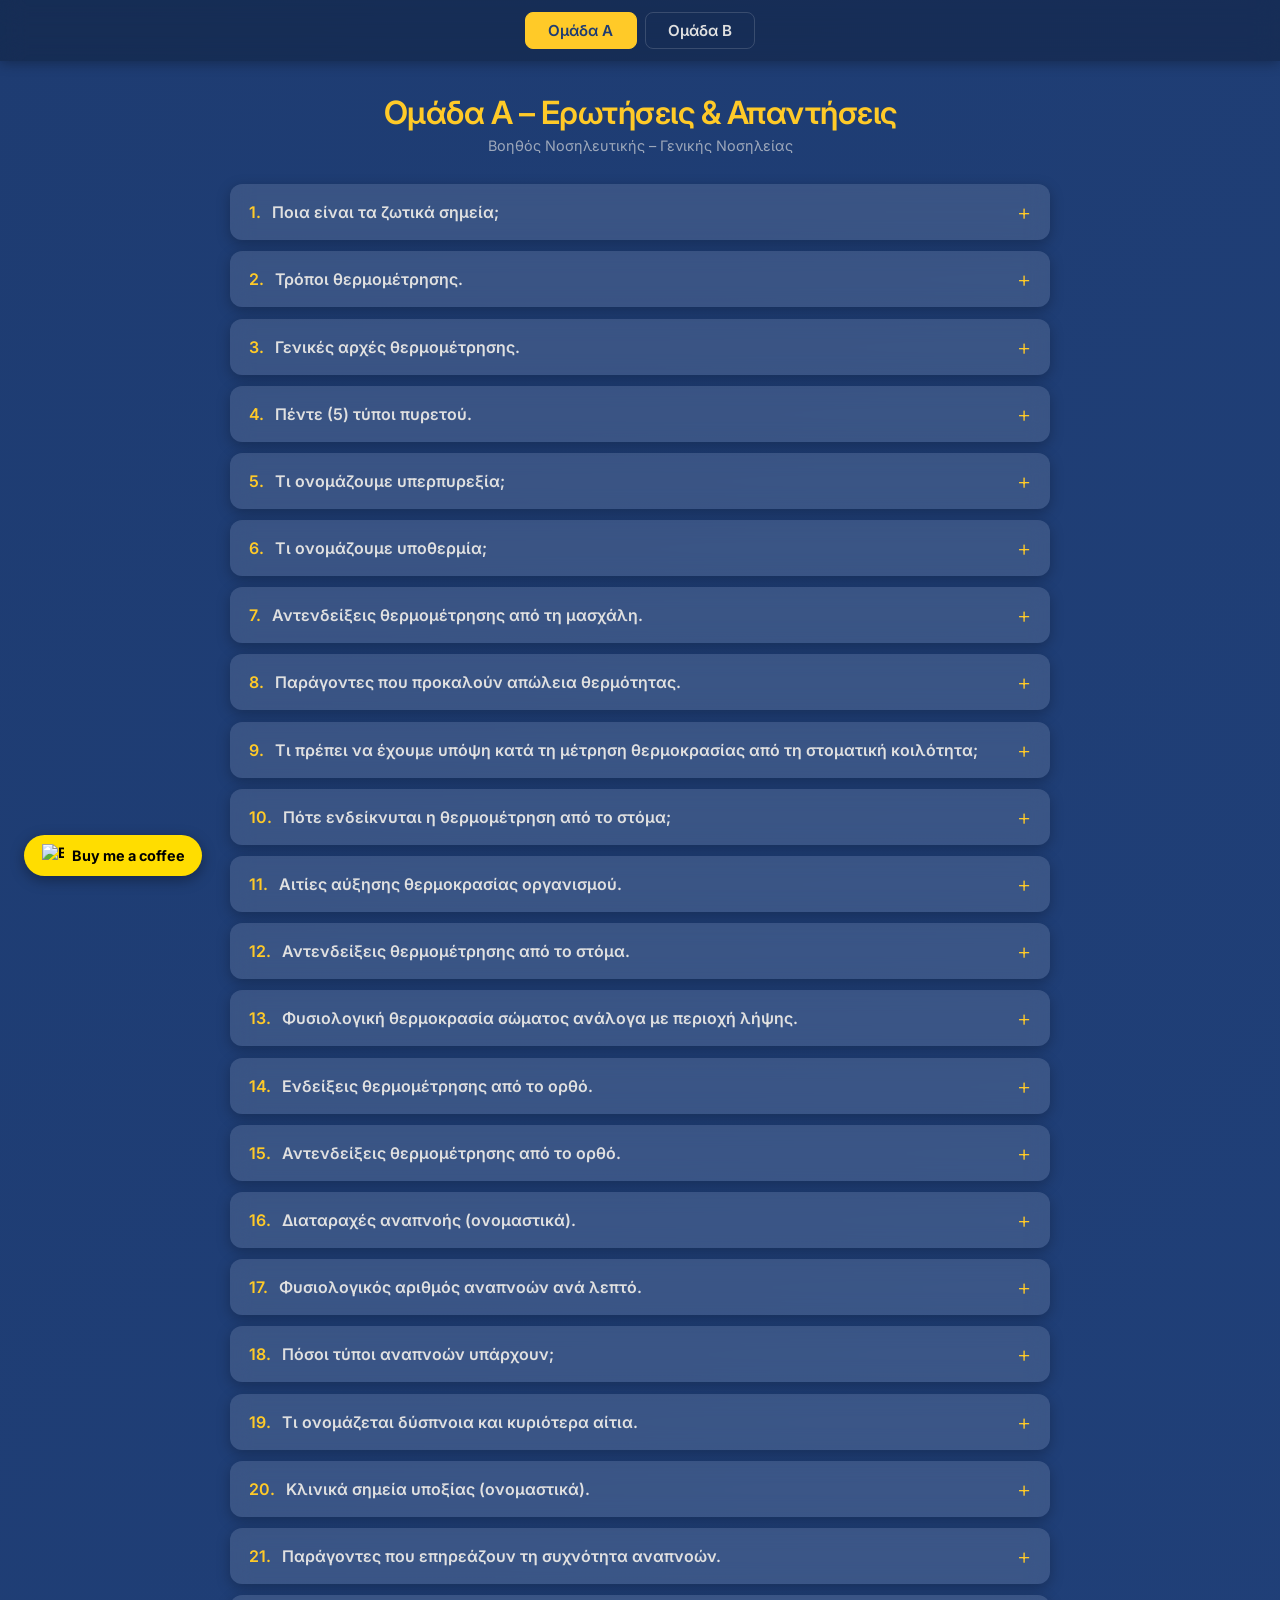
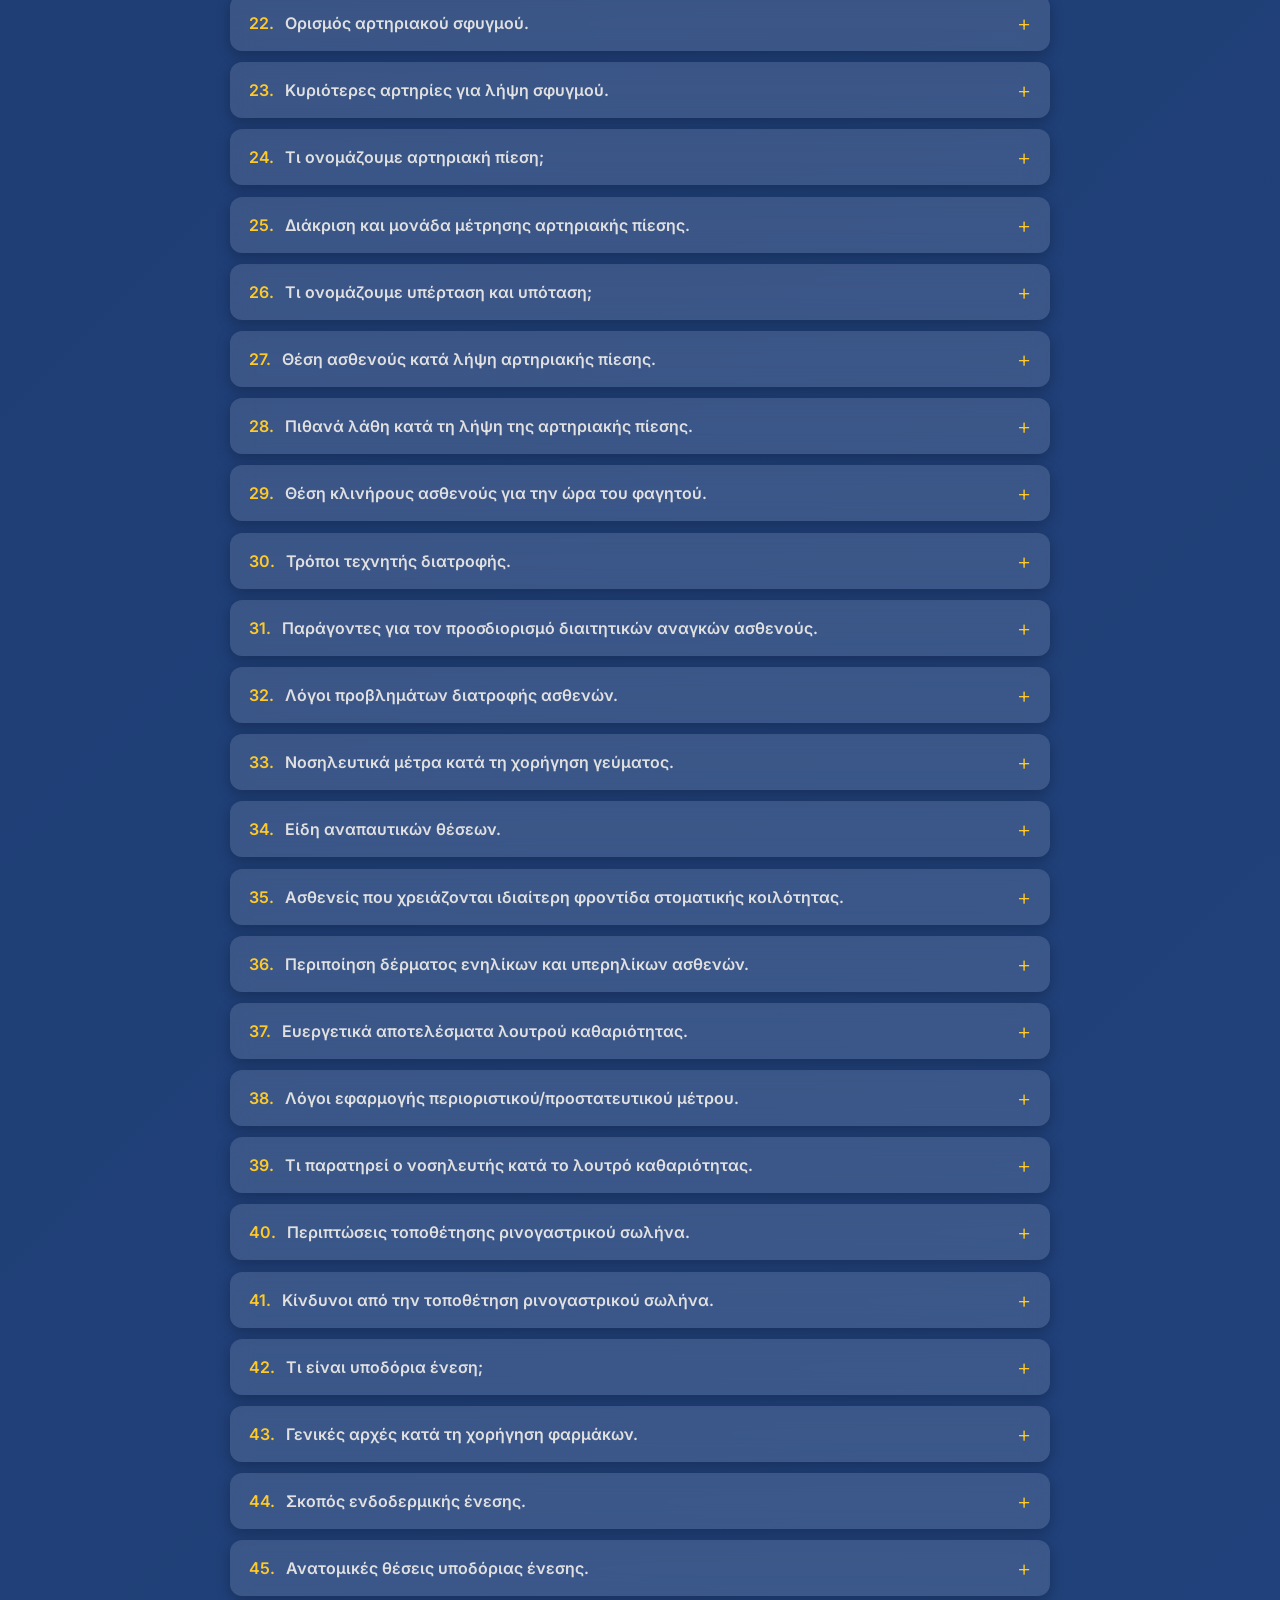
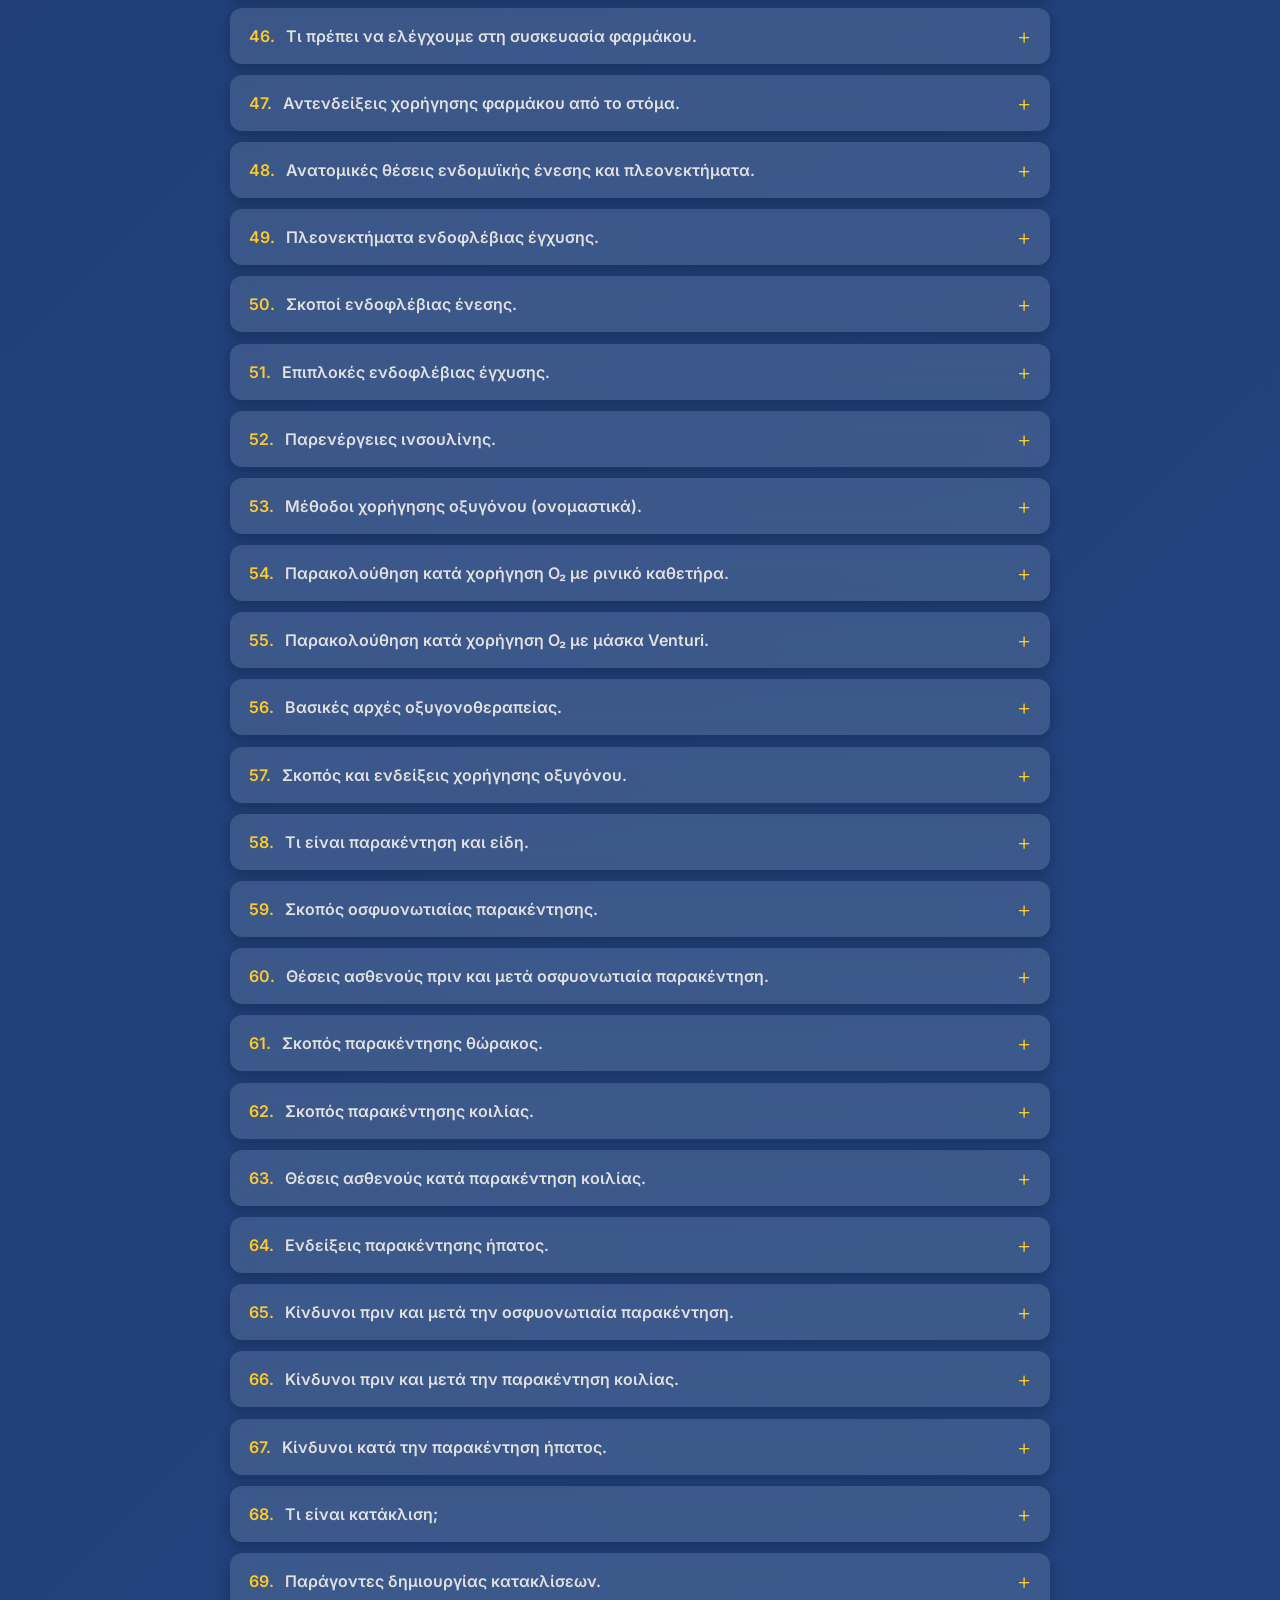
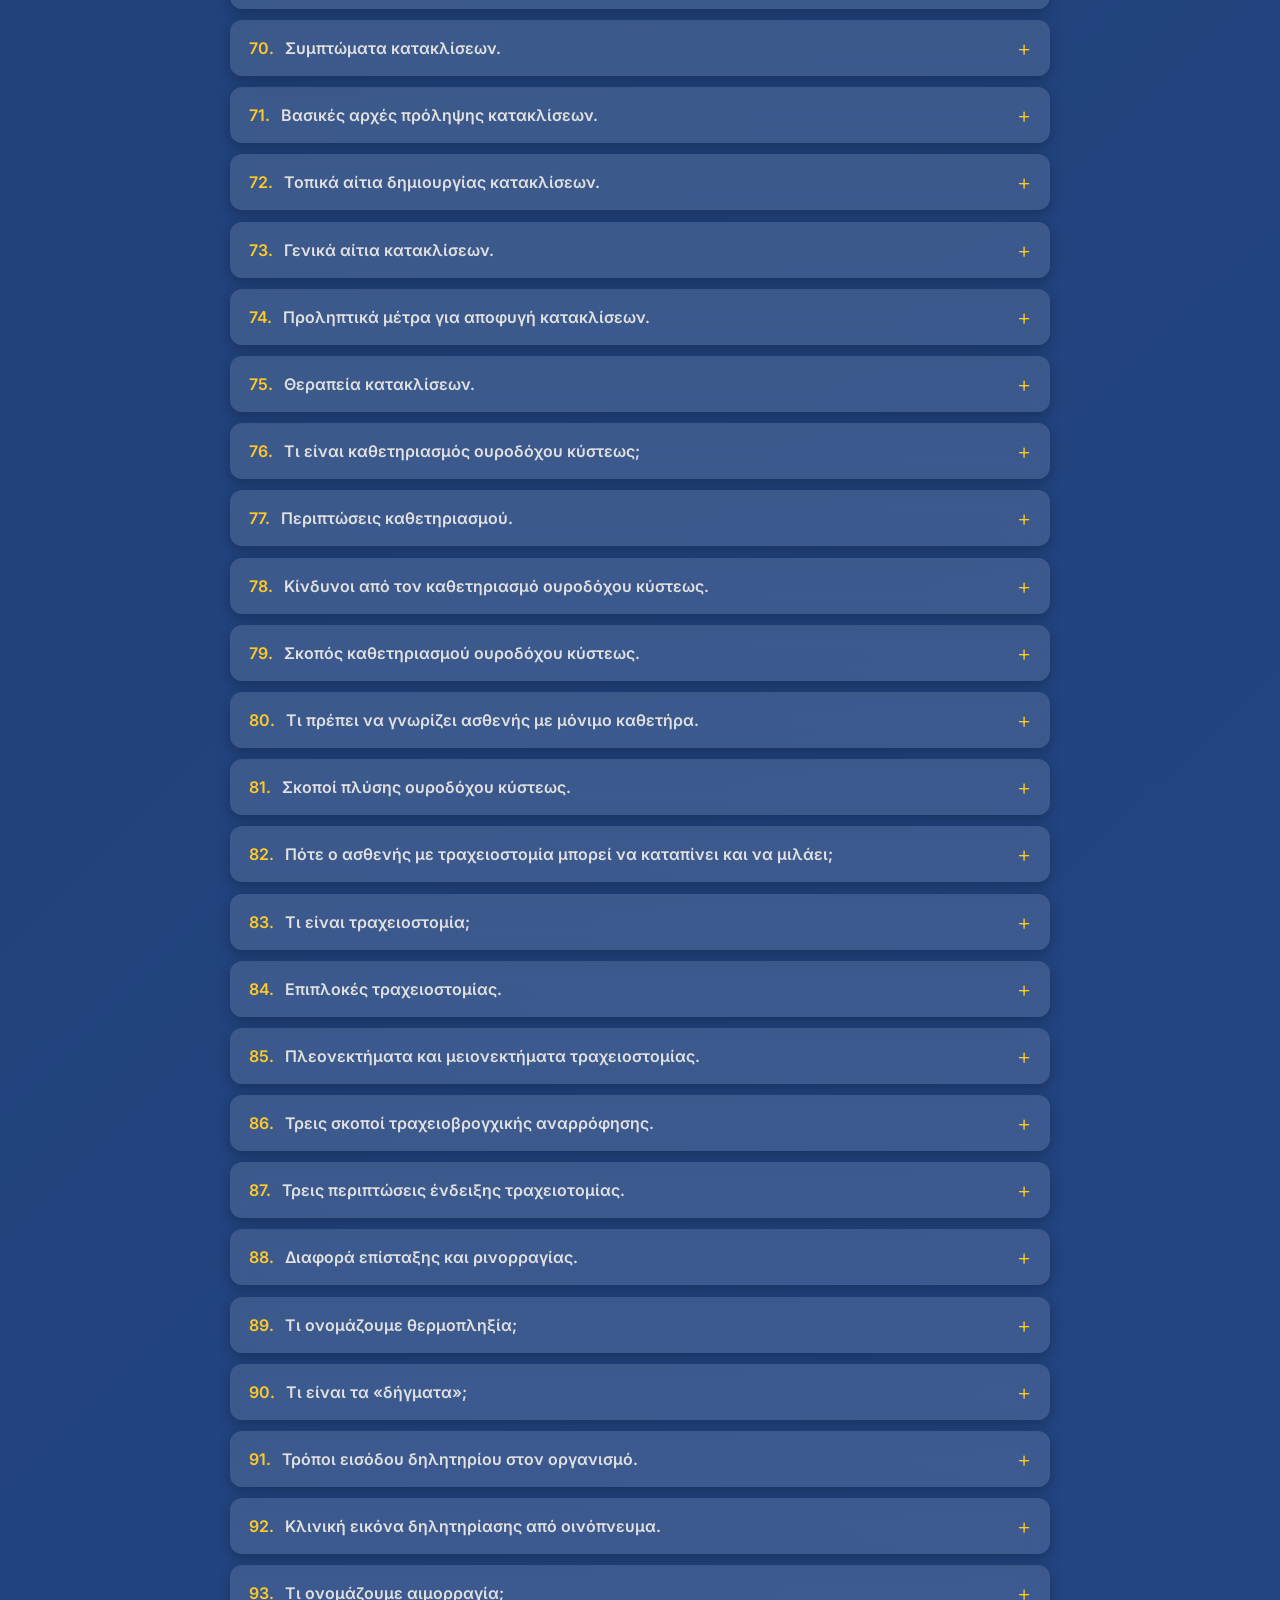
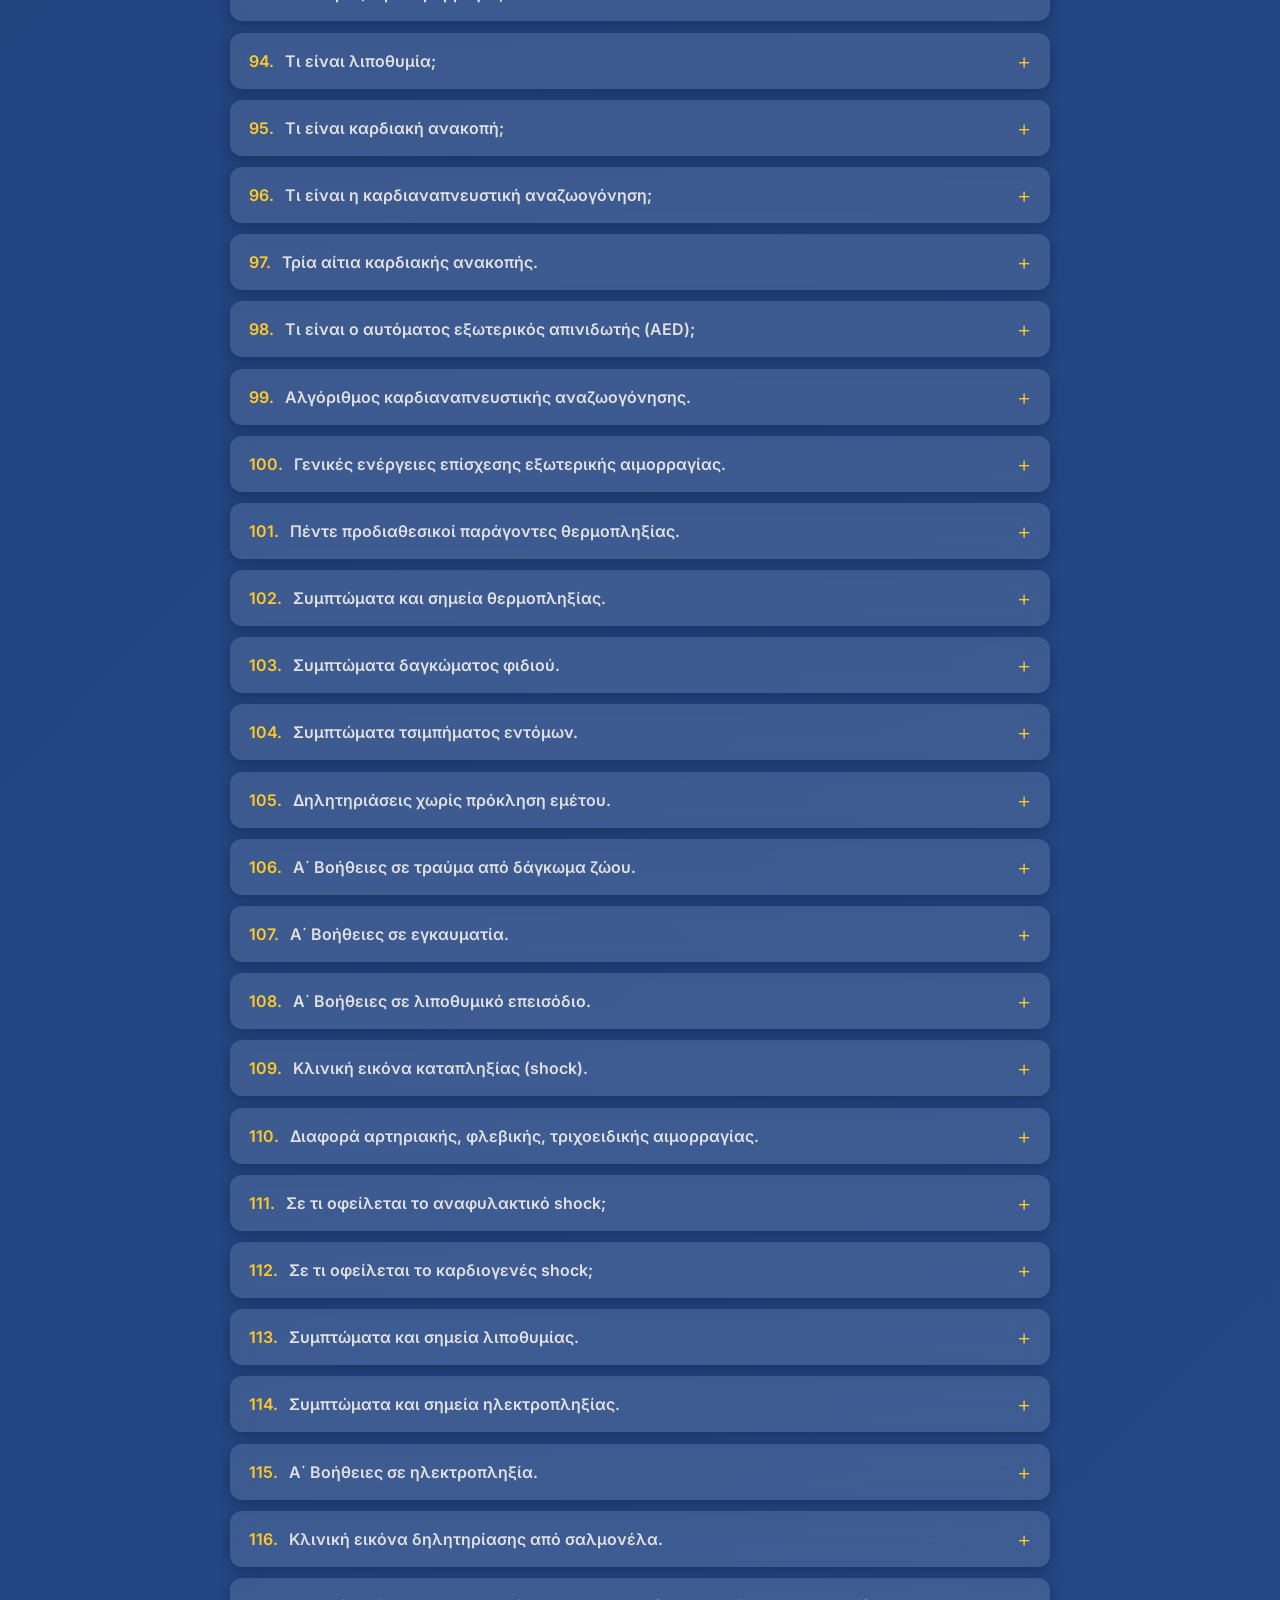
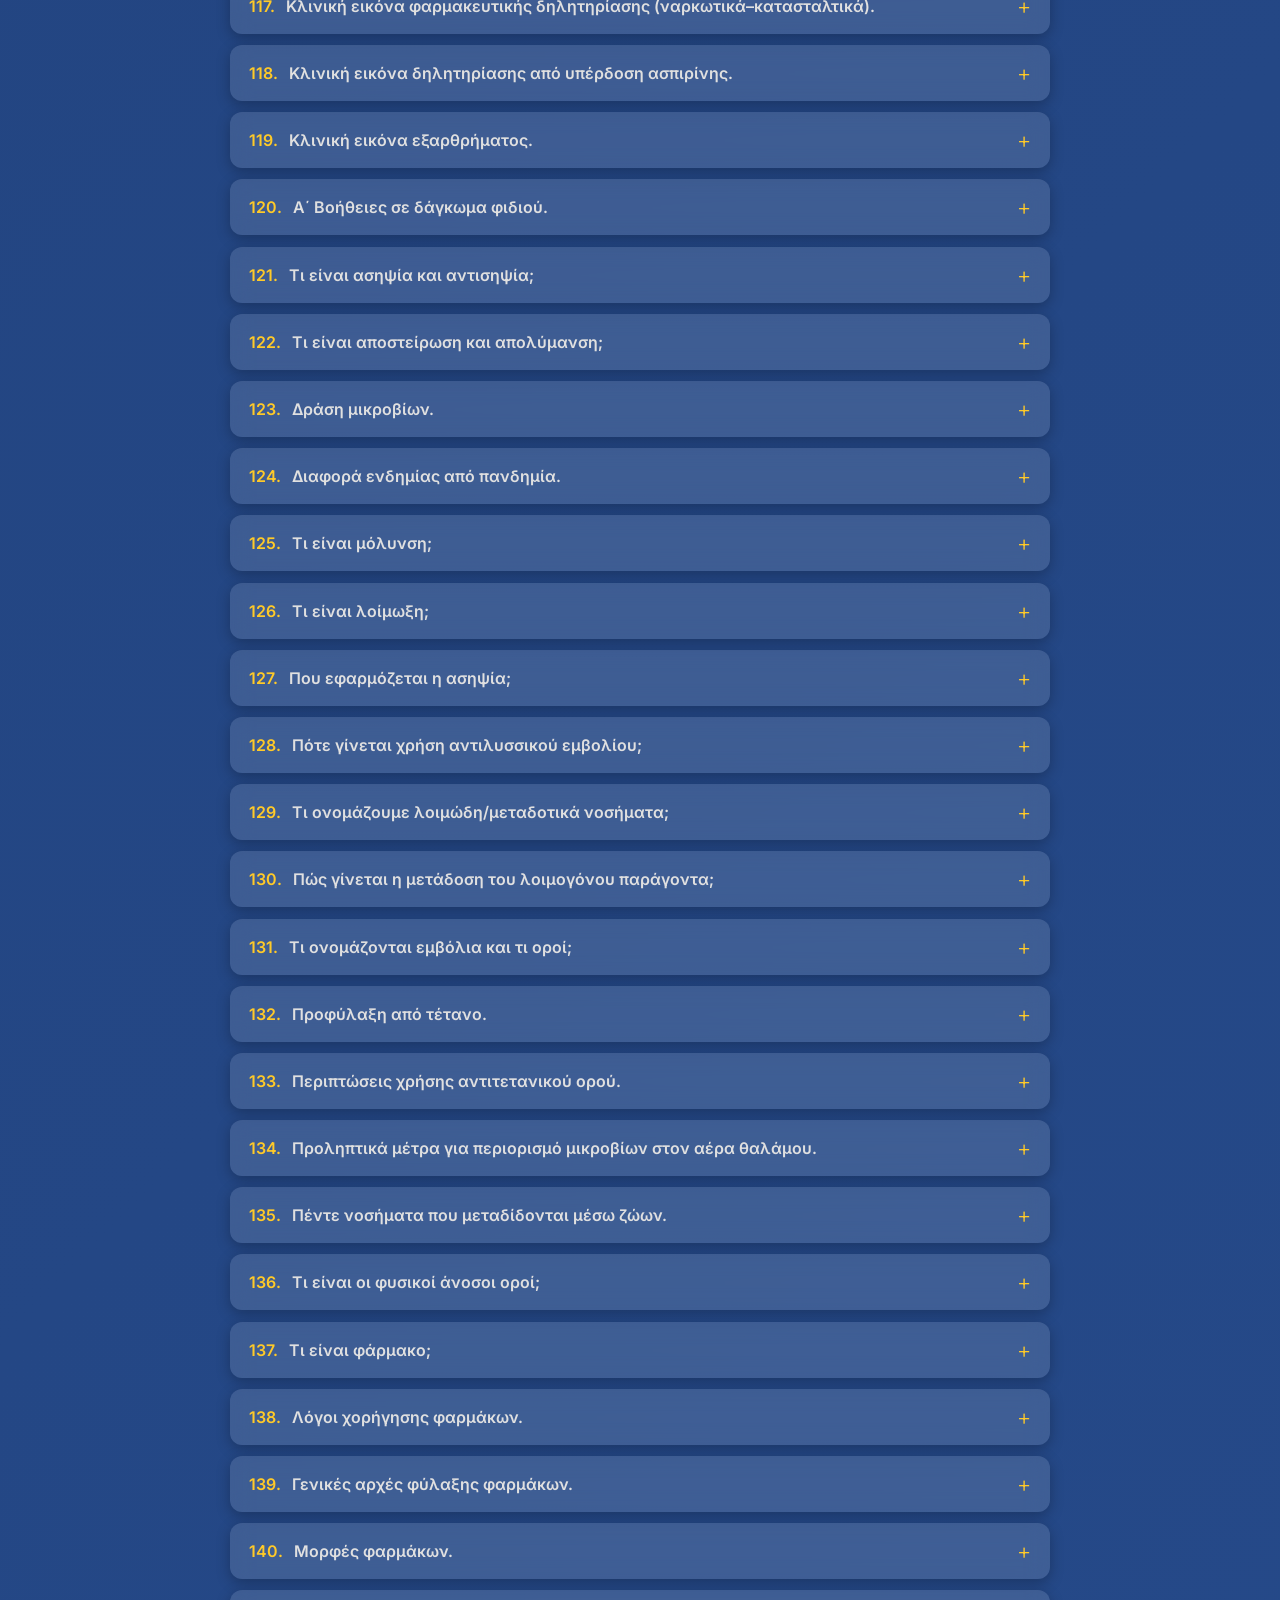
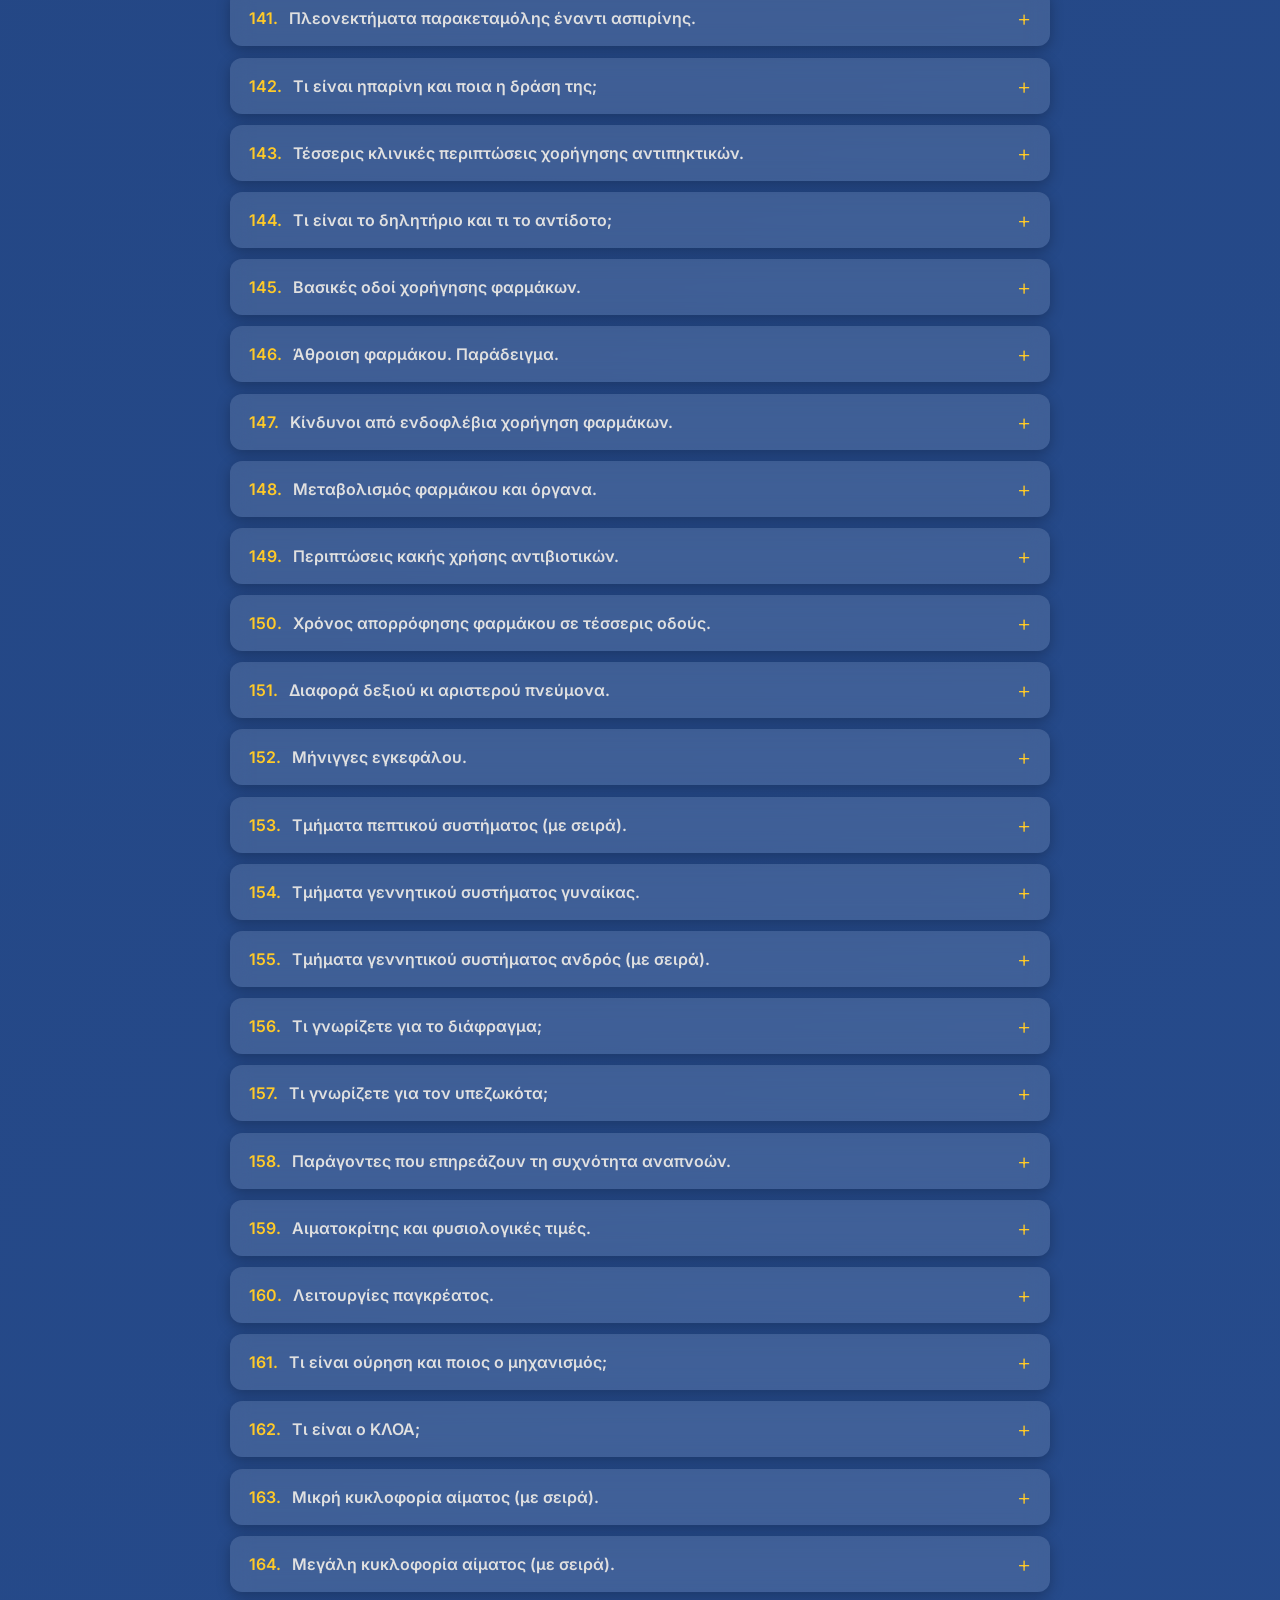
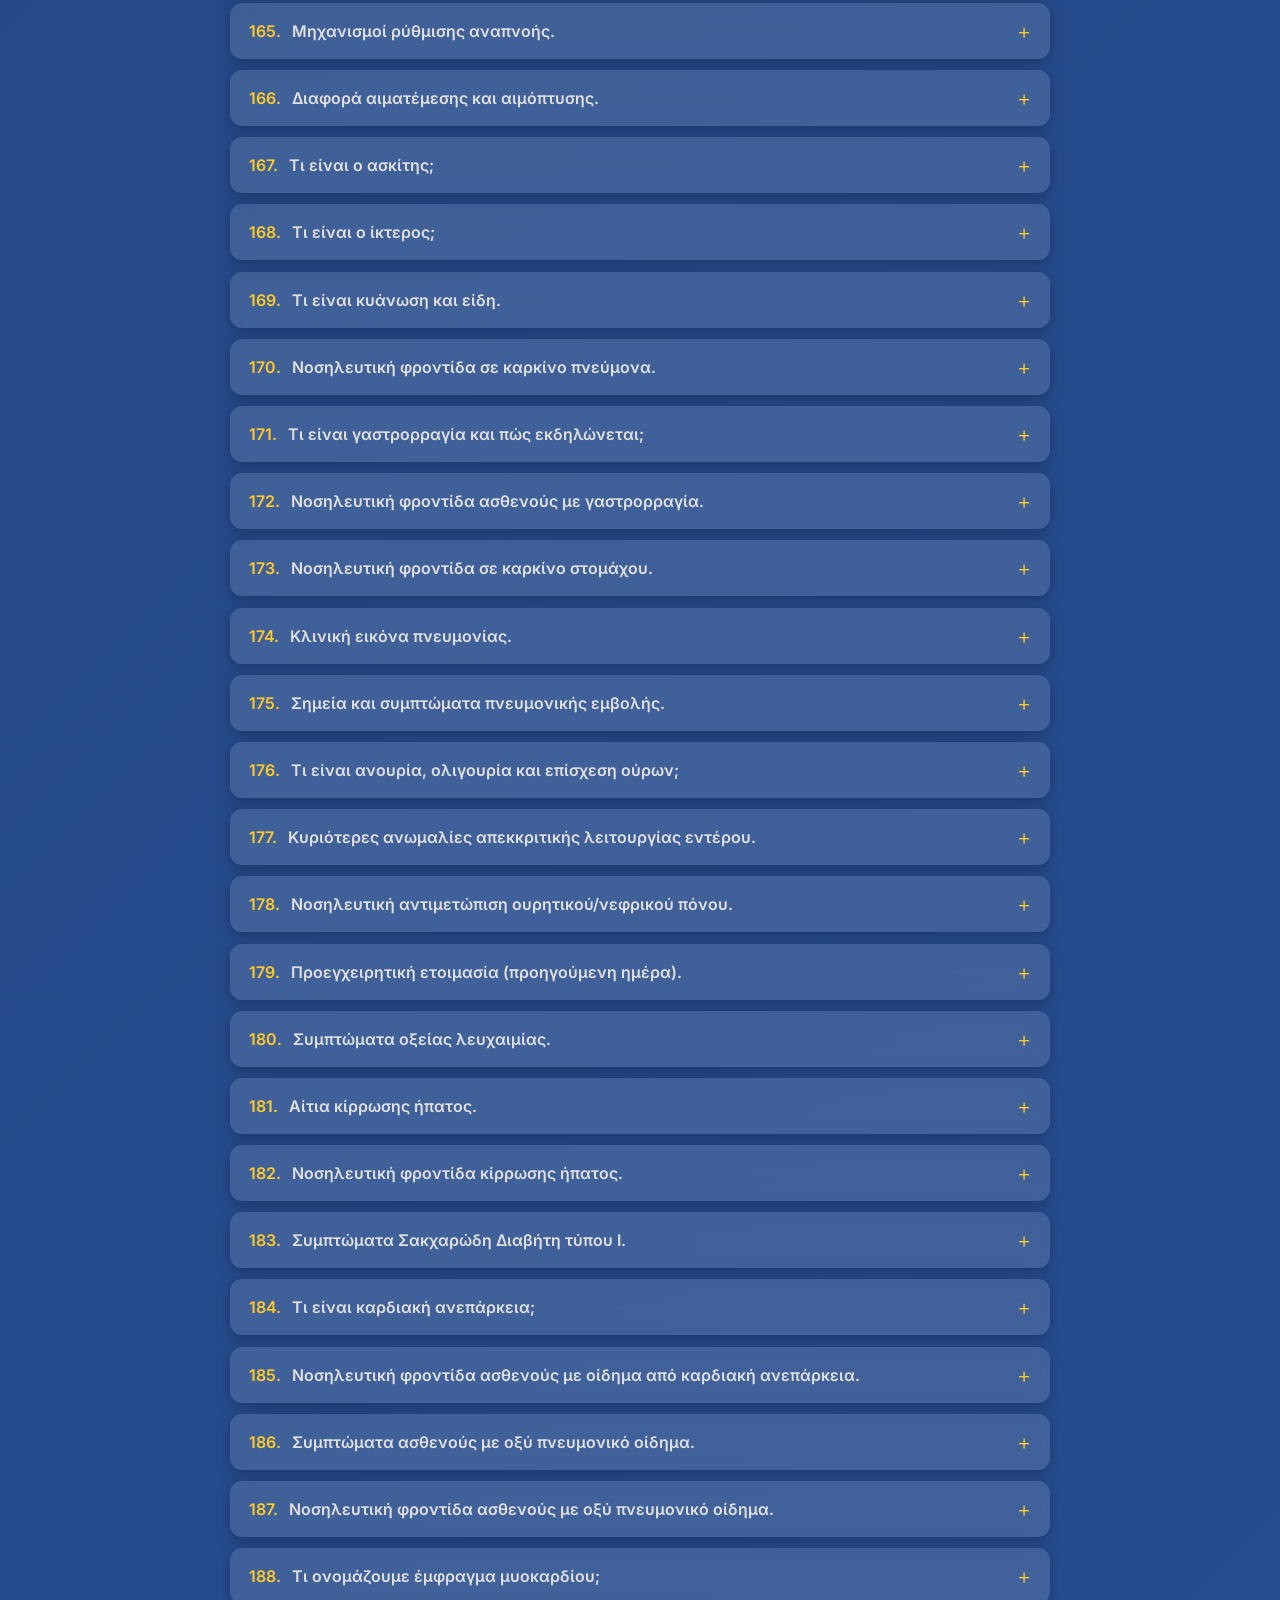
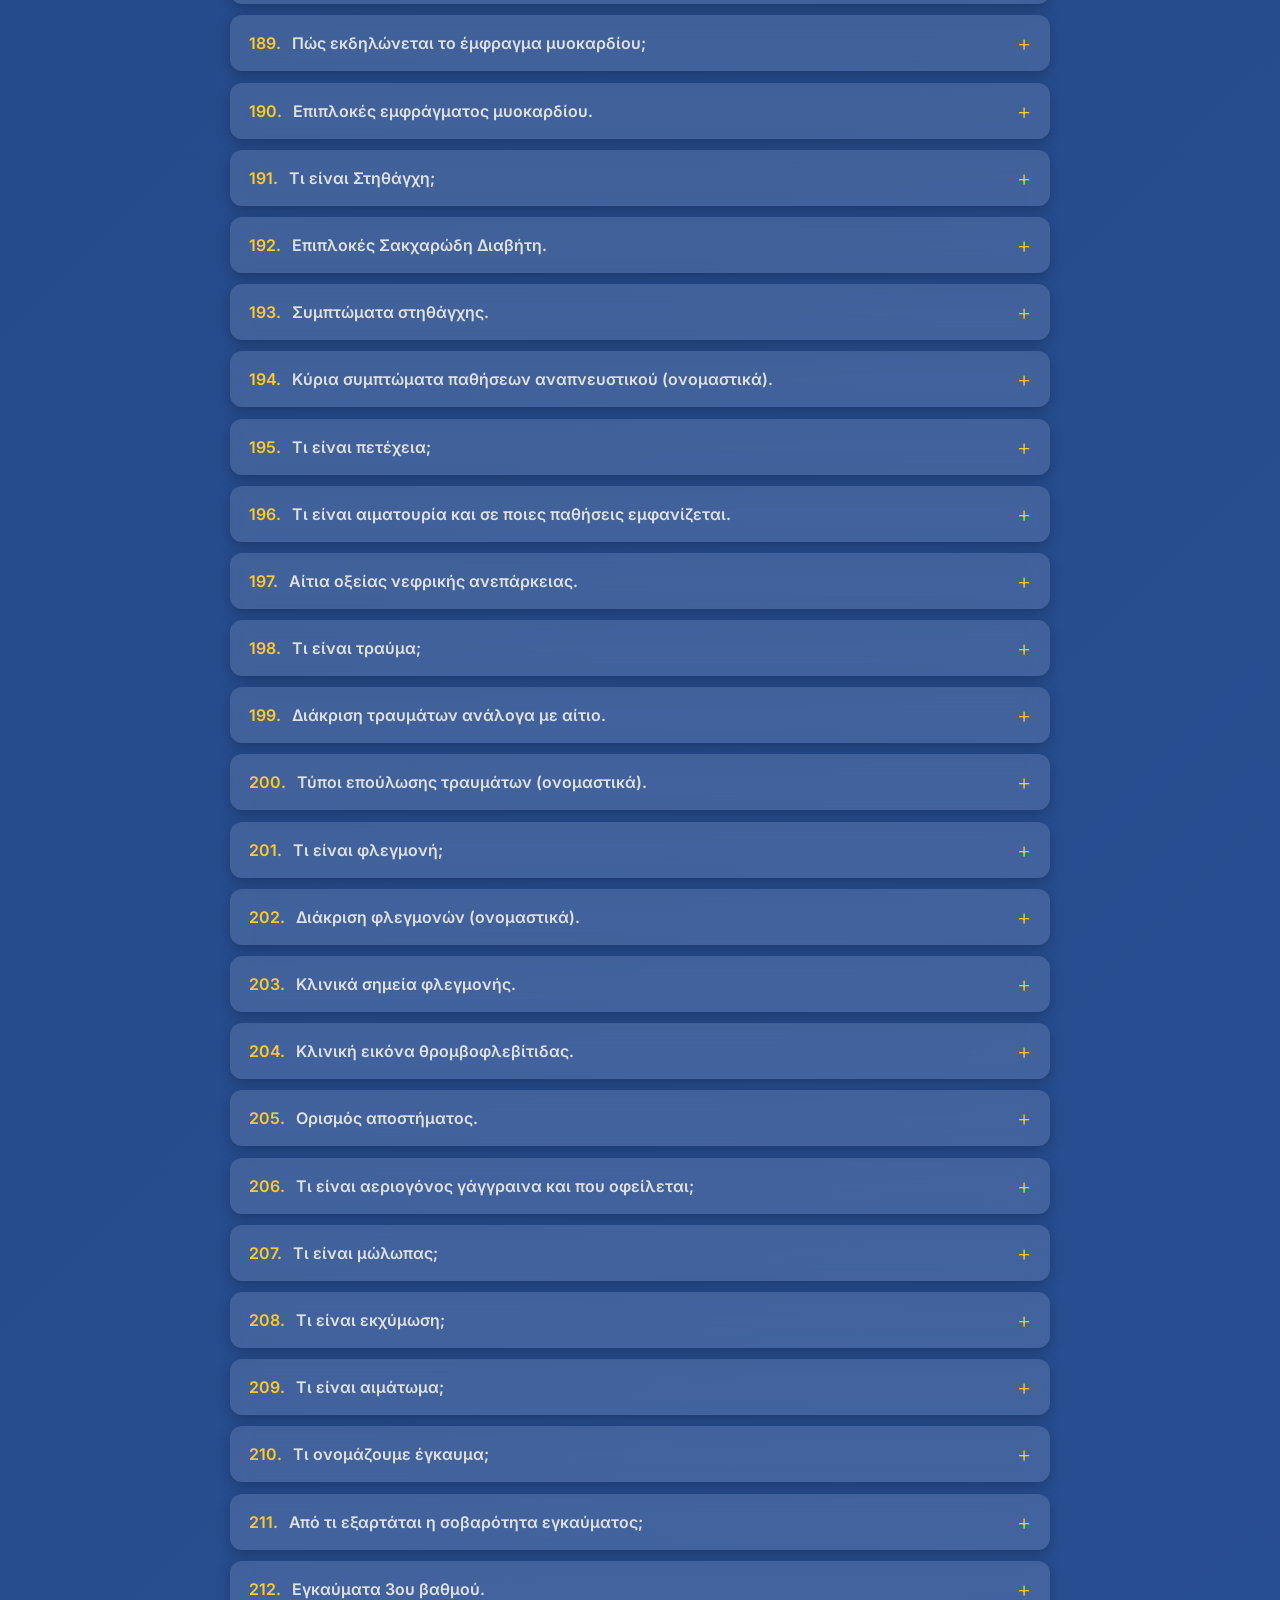
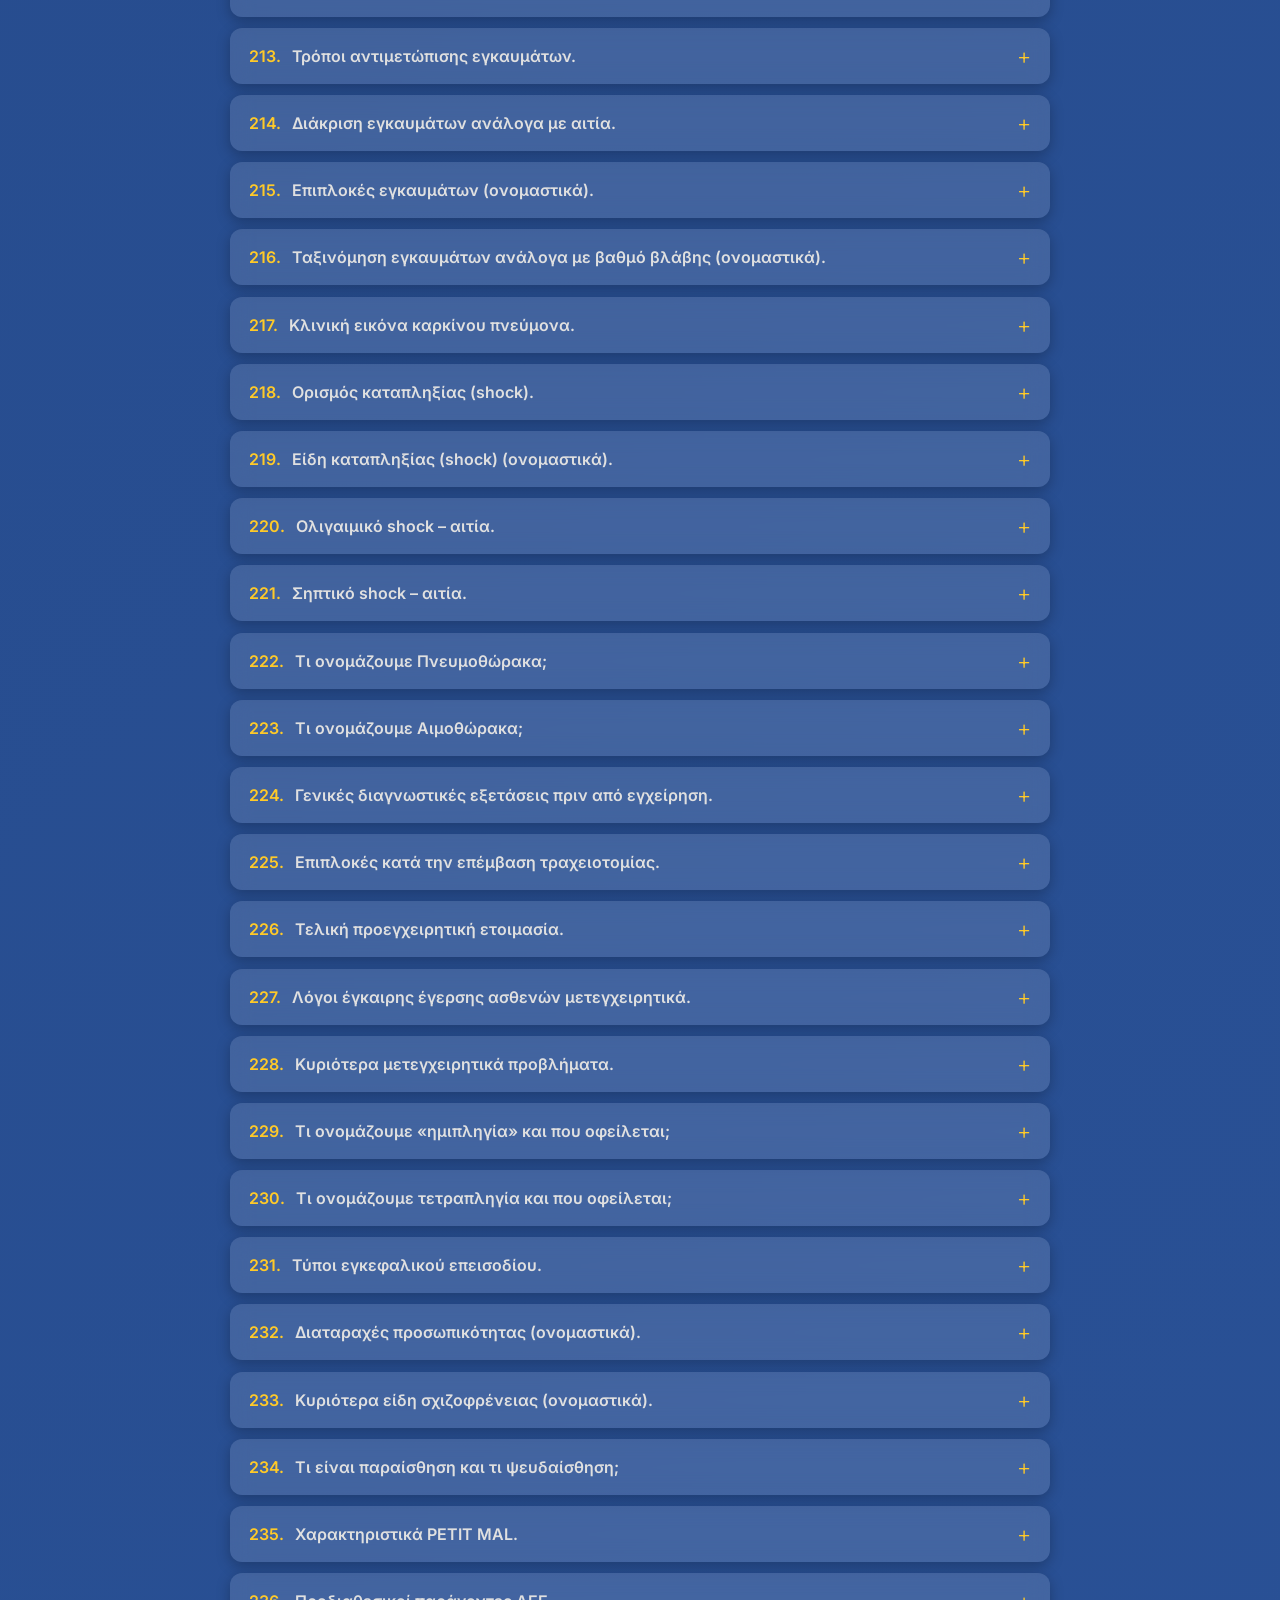
==== index.html @ 65d8a33b "Add files via upload" ====
<!DOCTYPE html>
<html lang="el">
<head>
  <meta charset="UTF-8">
  <title>Νοσηλευτικές Ερωτήσεις – Ομάδα Α</title>
  <meta name="viewport" content="width=device-width, initial-scale=1">
  <link href="https://fonts.googleapis.com/css2?family=Inter:wght@400;600&display=swap" rel="stylesheet">
  <link rel="stylesheet" href="style.css">
</head>
<body>
  <nav>
    <a href="index.html" class="active">Ομάδα Α</a>
    <a href="group_b.html">Ομάδα Β</a>
  </nav>
  <header>
    <h1>Ομάδα Α – Ερωτήσεις &amp; Απαντήσεις</h1>
    <p class="subtitle">Βοηθός Νοσηλευτικής – Γενικής Νοσηλείας</p>
  </header>
  <main id="qa"></main>

  <a href="https://www.buymeacoffee.com/markes12" target="_blank" rel="noopener" class="bmc-btn">
    <img src="https://cdn.buymeacoffee.com/buttons/bmc-new-btn-logo.svg" alt="Buy me a coffee">
    Buy me a coffee
  </a>

  <script src="script_a.js" defer></script>
</body>
</html>
---- style.css ----
:root {
  --bg-gradient: linear-gradient(135deg, #1e3c72 0%, #2a5298 100%);
  --card-bg: rgba(255, 255, 255, 0.12);
  --card-hover: rgba(255, 255, 255, 0.2);
  --text-color: #e0e0e0;
  --accent: #ffca28;
  --answer-bg: rgba(0, 0, 0, 0.2);
  --nav-bg: rgba(0, 0, 0, 0.25);
  --font-family: 'Inter', sans-serif;
}

* { box-sizing: border-box; }

body {
  margin: 0;
  font-family: var(--font-family);
  background: var(--bg-gradient);
  color: var(--text-color);
  min-height: 100vh;
  display: flex;
  flex-direction: column;
  align-items: center;
}

/* ── Navigation ── */
nav {
  width: 100%;
  background: var(--nav-bg);
  backdrop-filter: blur(12px);
  display: flex;
  justify-content: center;
  gap: 0.5rem;
  padding: 0.75rem 1rem;
  position: sticky;
  top: 0;
  z-index: 100;
  box-shadow: 0 2px 12px rgba(0,0,0,0.3);
}

nav a {
  color: var(--text-color);
  text-decoration: none;
  font-weight: 600;
  font-size: 0.95rem;
  padding: 0.5rem 1.4rem;
  border-radius: 8px;
  border: 1.5px solid rgba(255,255,255,0.15);
  transition: background 0.2s, color 0.2s, border-color 0.2s;
}

nav a:hover {
  background: rgba(255,255,255,0.12);
  border-color: var(--accent);
}

nav a.active {
  background: var(--accent);
  color: #1e3c72;
  border-color: var(--accent);
}

/* ── Header ── */
header {
  text-align: center;
  padding: 2rem 1rem 1.2rem;
}

header h1 {
  margin: 0 0 0.3rem;
  font-size: 2rem;
  font-weight: 600;
  color: var(--accent);
  letter-spacing: -0.5px;
}

header p.subtitle {
  margin: 0;
  font-size: 0.9rem;
  opacity: 0.65;
}

/* ── Main list ── */
main {
  width: 90%;
  max-width: 820px;
  margin-bottom: 3rem;
}

/* ── Cards ── */
.item {
  background: var(--card-bg);
  backdrop-filter: blur(10px);
  border-radius: 12px;
  margin: 0.7rem 0;
  overflow: hidden;
  box-shadow: 0 4px 14px rgba(0,0,0,0.25);
  transition: box-shadow 0.2s ease;
}

.item:hover {
  box-shadow: 0 6px 20px rgba(0,0,0,0.35);
}

.question {
  padding: 1rem 3rem 1rem 1.2rem;
  cursor: pointer;
  font-weight: 600;
  font-size: 1rem;
  position: relative;
  line-height: 1.5;
  background: transparent;
  transition: background 0.2s ease;
  user-select: none;
}

.question:hover { background: var(--card-hover); }

.q-number {
  color: var(--accent);
  margin-right: 0.4rem;
}

.question::after {
  content: '+';
  position: absolute;
  right: 1.2rem;
  top: 50%;
  transform: translateY(-50%);
  font-size: 1.4rem;
  font-weight: 300;
  color: var(--accent);
  transition: transform 0.3s ease;
  line-height: 1;
}

.item.active .question::after {
  transform: translateY(-50%) rotate(45deg);
}

.answer {
  max-height: 0;
  overflow: hidden;
  transition: max-height 0.4s ease, padding 0.4s ease;
  padding: 0 1.2rem;
  background: var(--answer-bg);
  font-size: 0.97rem;
  line-height: 1.7;
}

.item.active .answer {
  max-height: 1200px;
  padding: 1rem 1.2rem 1.2rem;
}

.answer table {
  border-collapse: collapse;
  width: 100%;
  margin-top: 0.5rem;
  font-size: 0.93rem;
}

.answer table th,
.answer table td {
  border: 1px solid rgba(255,255,255,0.2);
  padding: 0.4rem 0.8rem;
  text-align: left;
}

.answer table th {
  background: rgba(255,202,40,0.15);
  color: var(--accent);
  font-weight: 600;
}

.error {
  text-align: center;
  color: var(--accent);
  font-size: 1rem;
  margin-top: 2rem;
}

/* ── Buy Me a Coffee ── */
.bmc-btn {
  position: fixed;
  bottom: 1.5rem;
  left: 1.5rem;
  z-index: 999;
  display: flex;
  align-items: center;
  gap: 0.5rem;
  background: #FFDD00;
  color: #000000;
  font-family: var(--font-family);
  font-weight: 700;
  font-size: 0.9rem;
  text-decoration: none;
  padding: 0.6rem 1.1rem;
  border-radius: 50px;
  box-shadow: 0 4px 14px rgba(0,0,0,0.35);
  transition: transform 0.2s ease, box-shadow 0.2s ease;
  white-space: nowrap;
}

.bmc-btn:hover {
  transform: translateY(-3px);
  box-shadow: 0 7px 20px rgba(0,0,0,0.45);
}

.bmc-btn img {
  width: 22px;
  height: 22px;
}
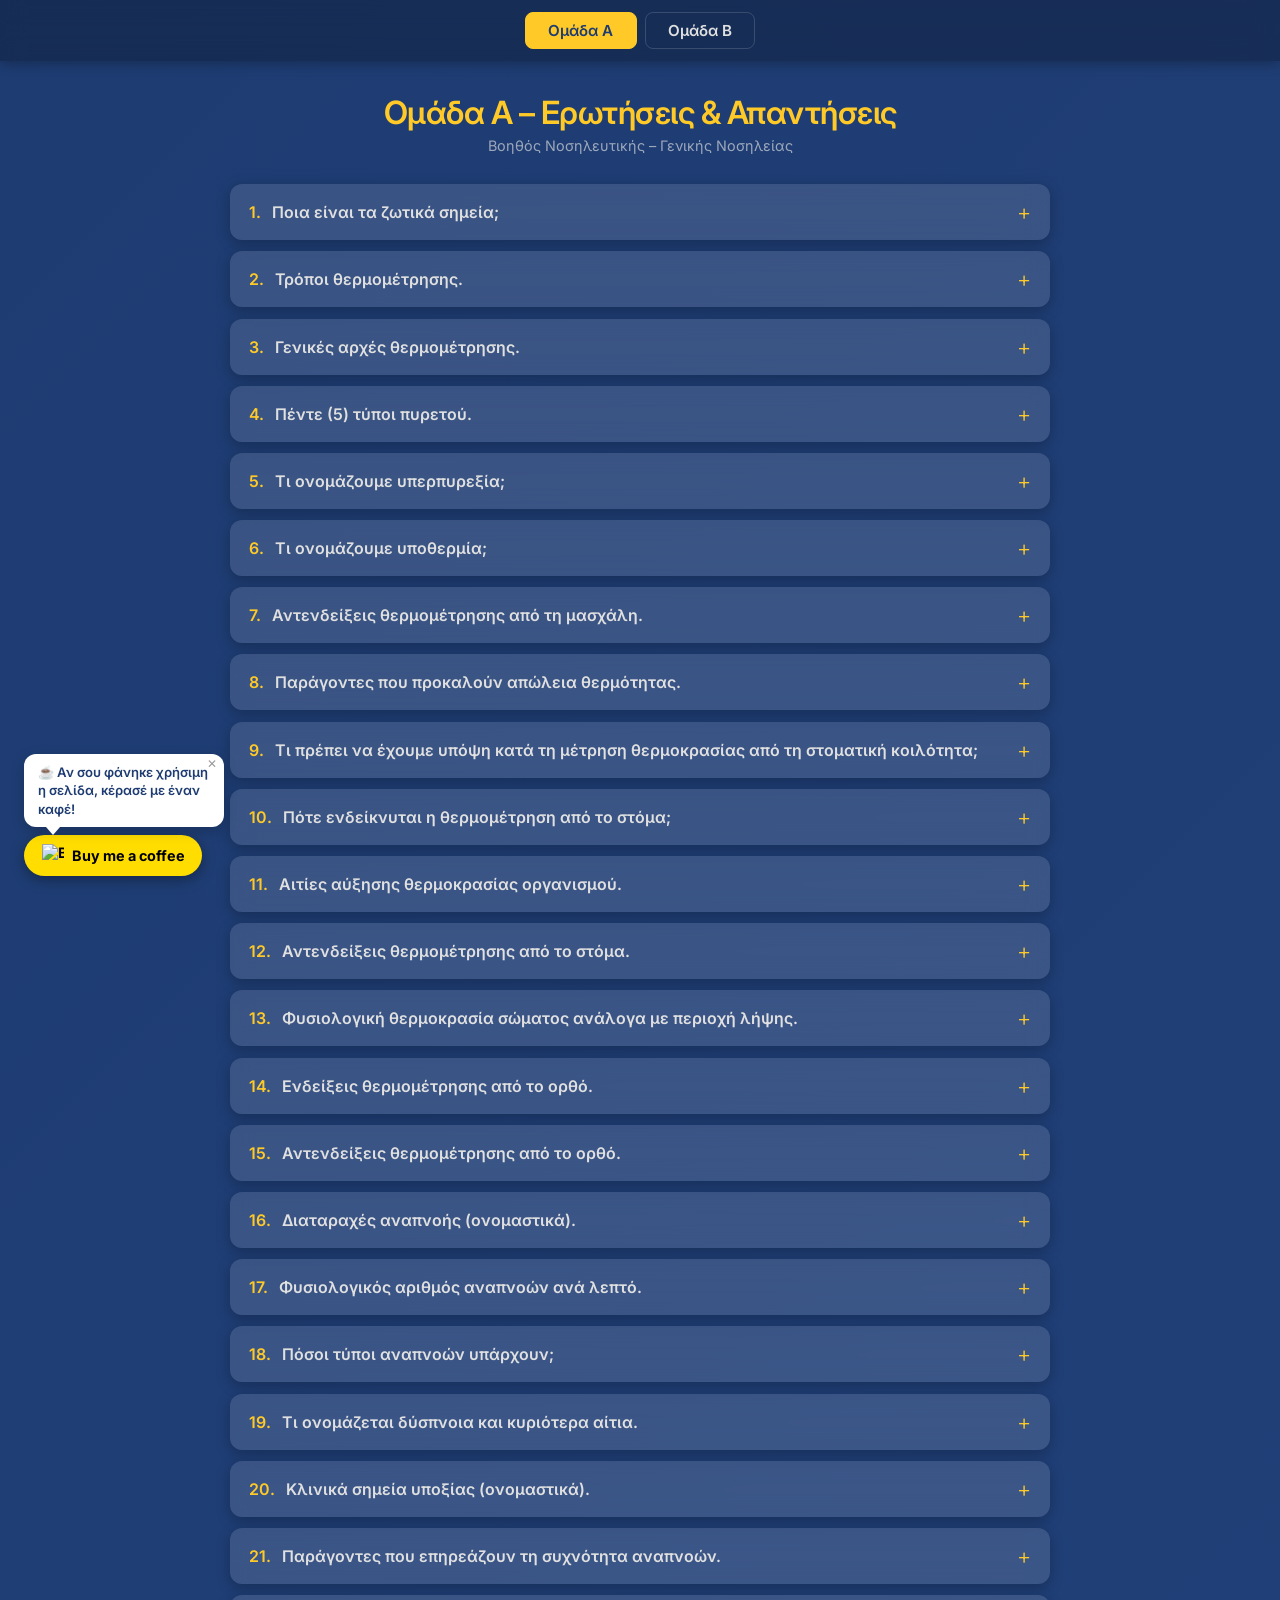
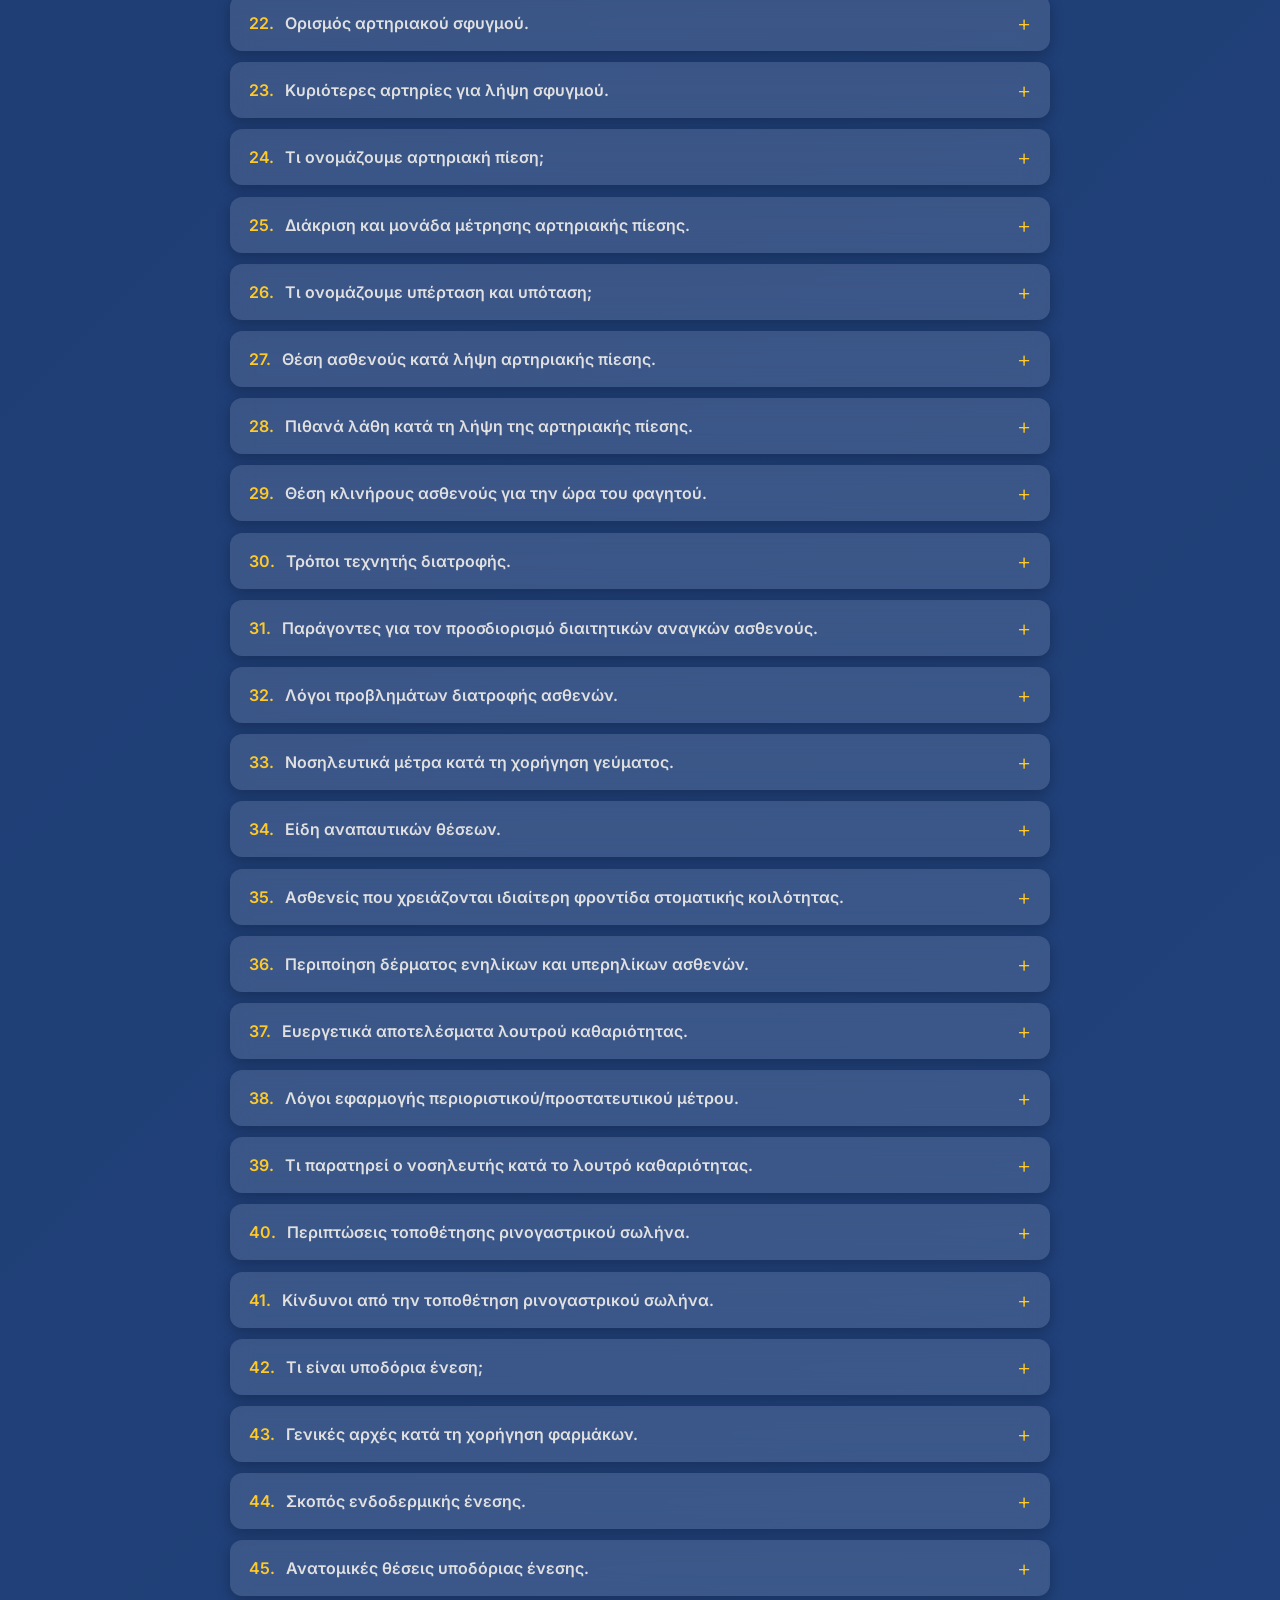
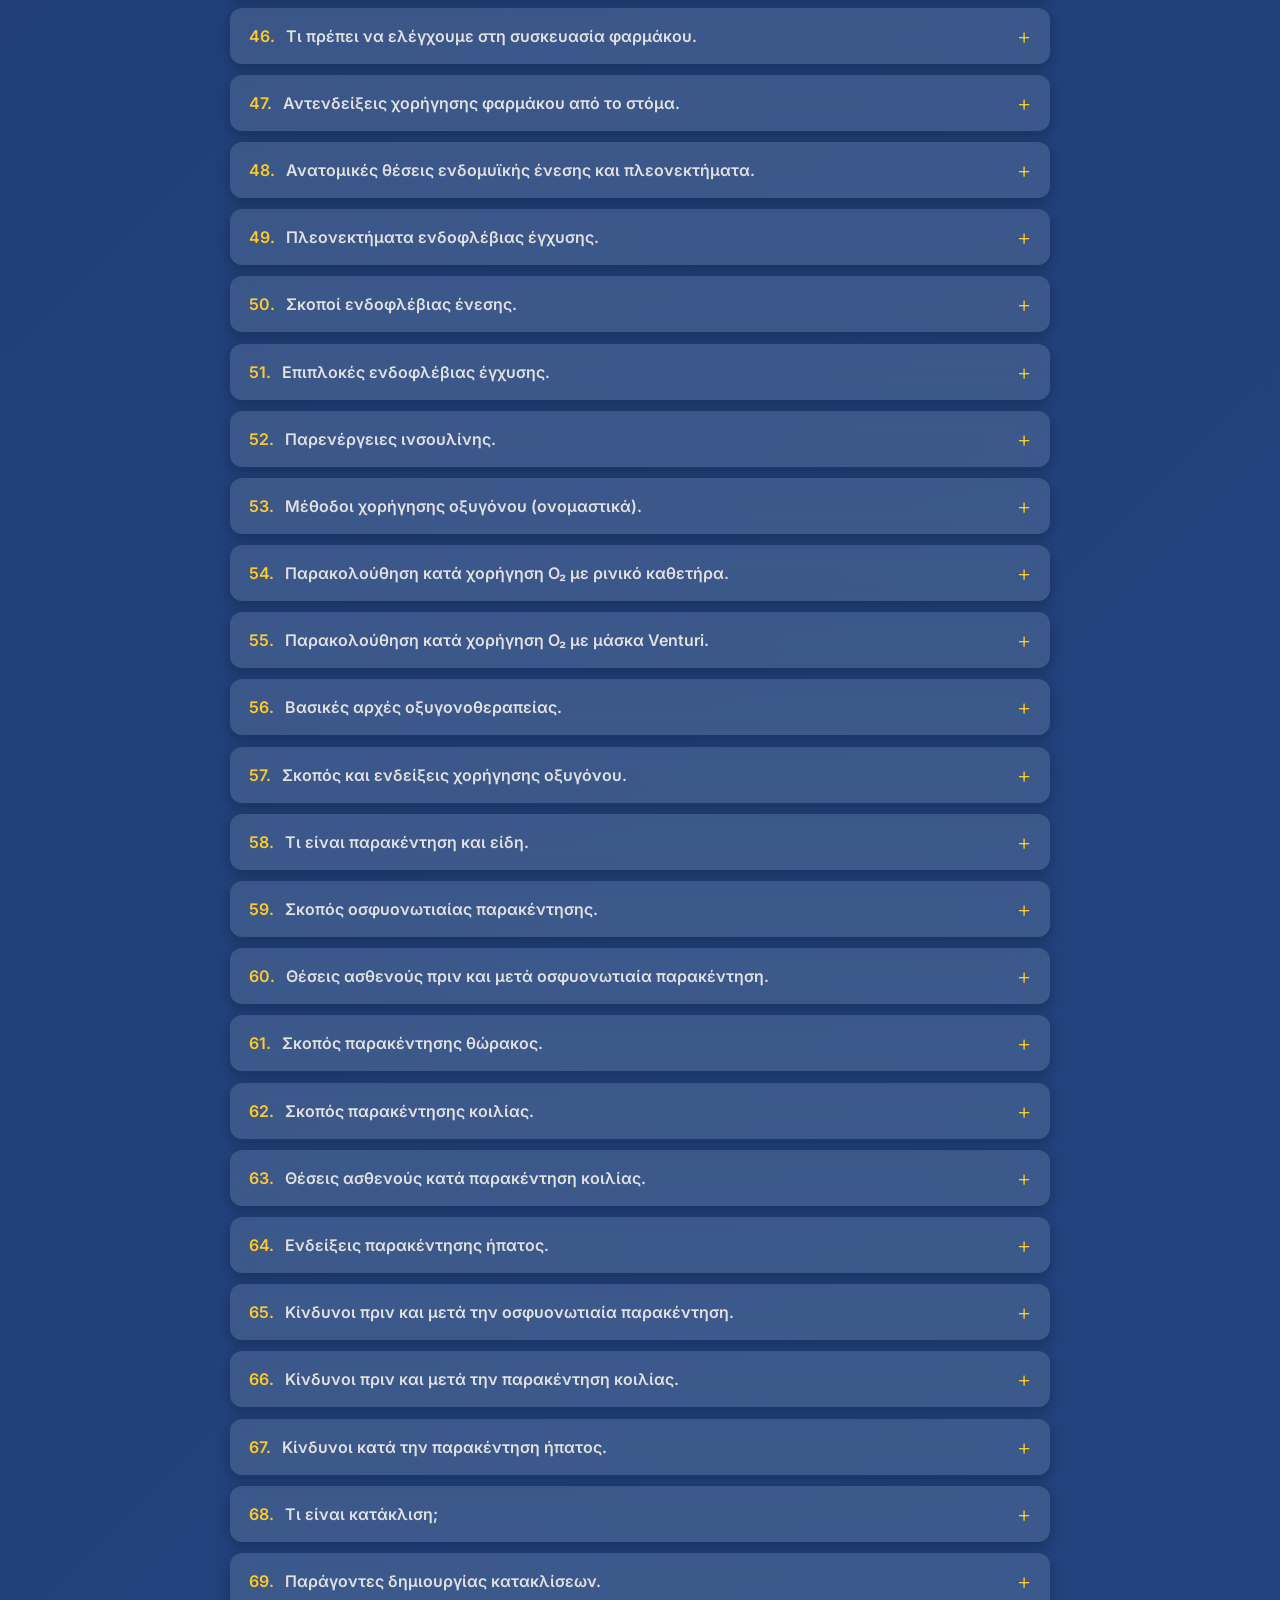
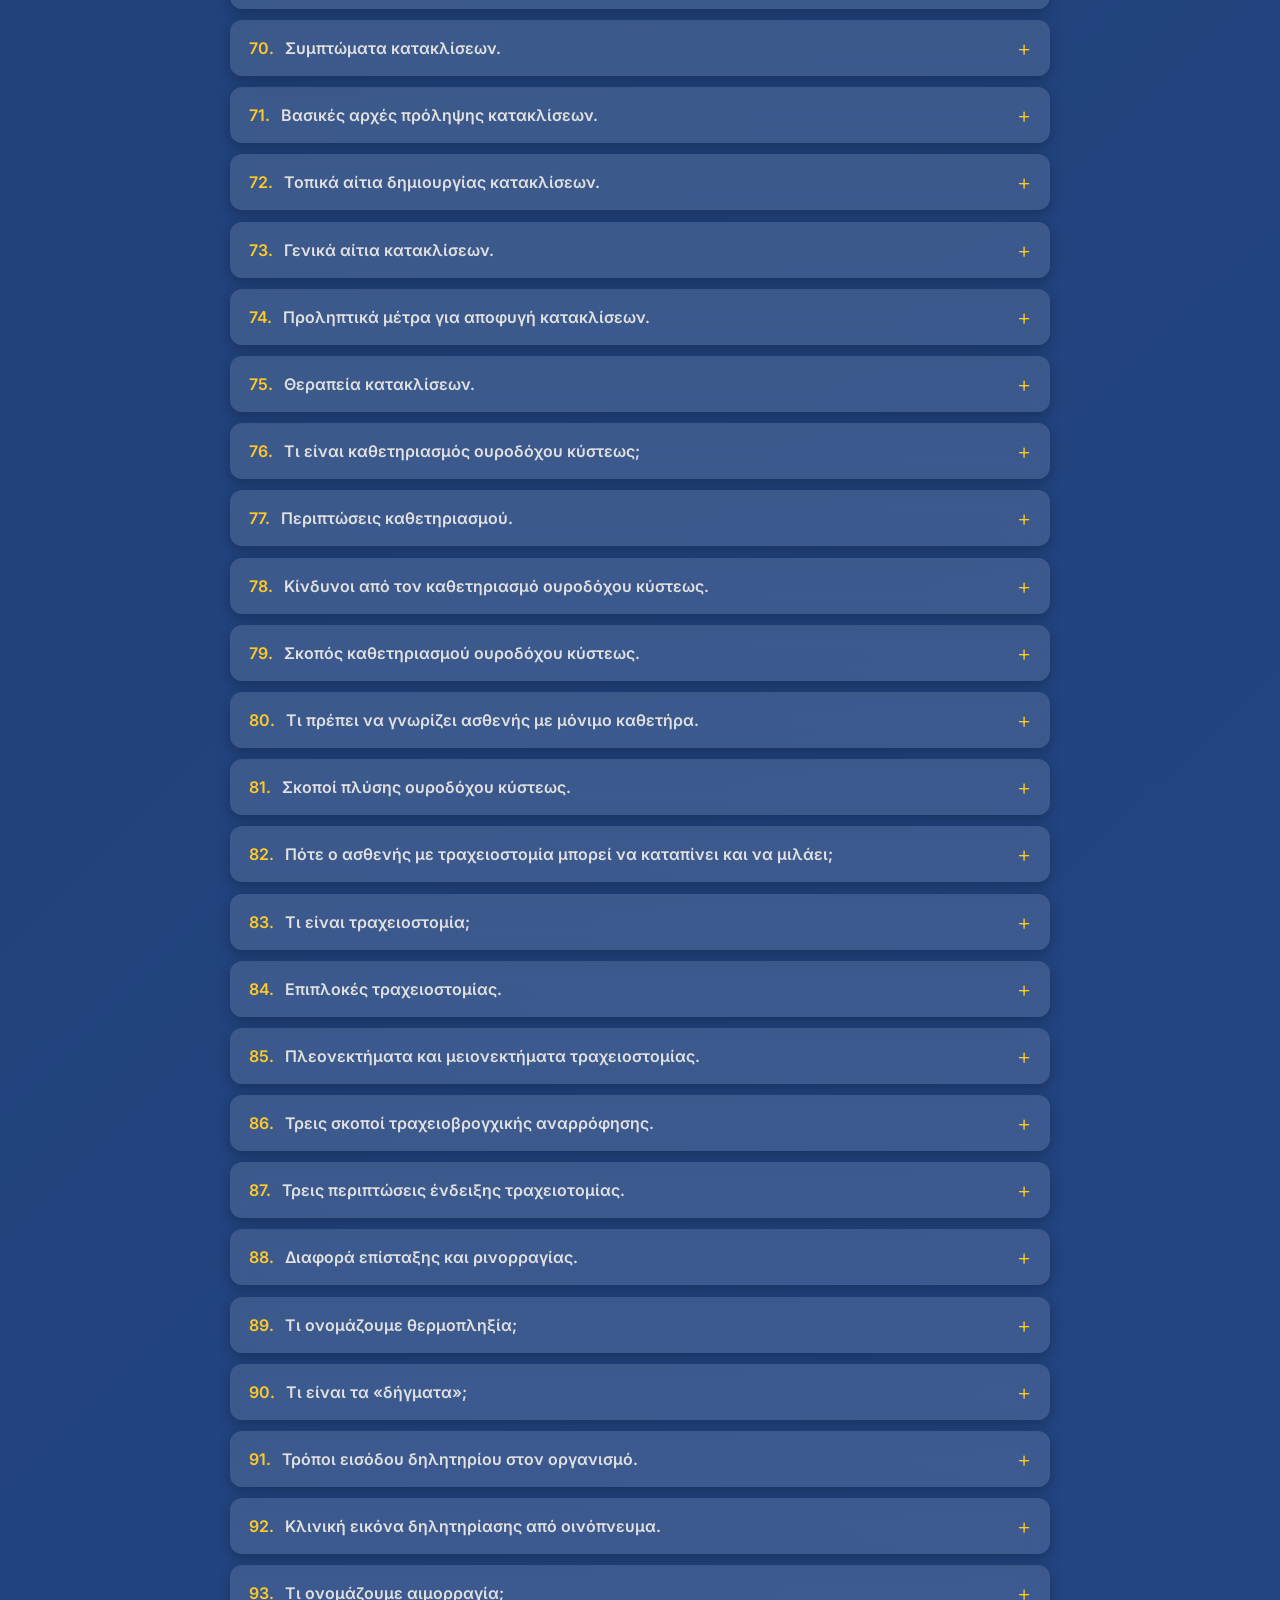
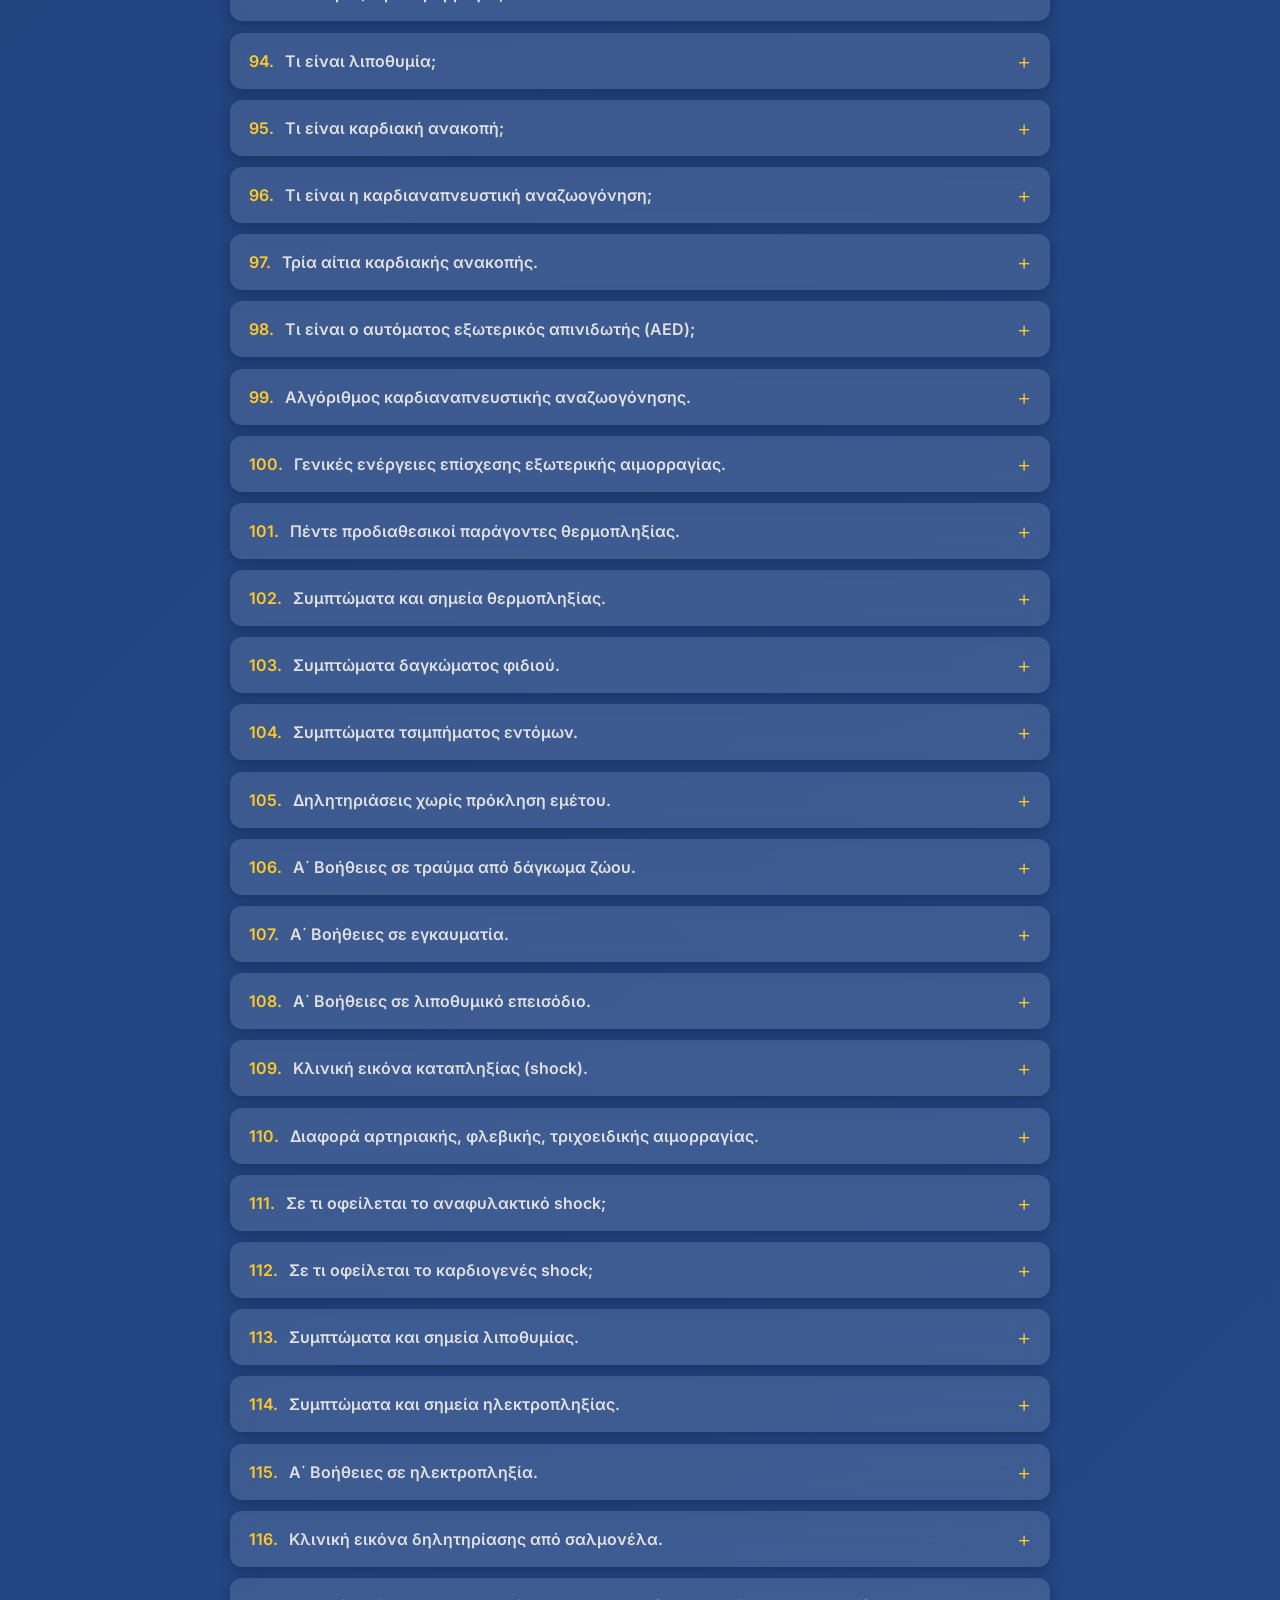
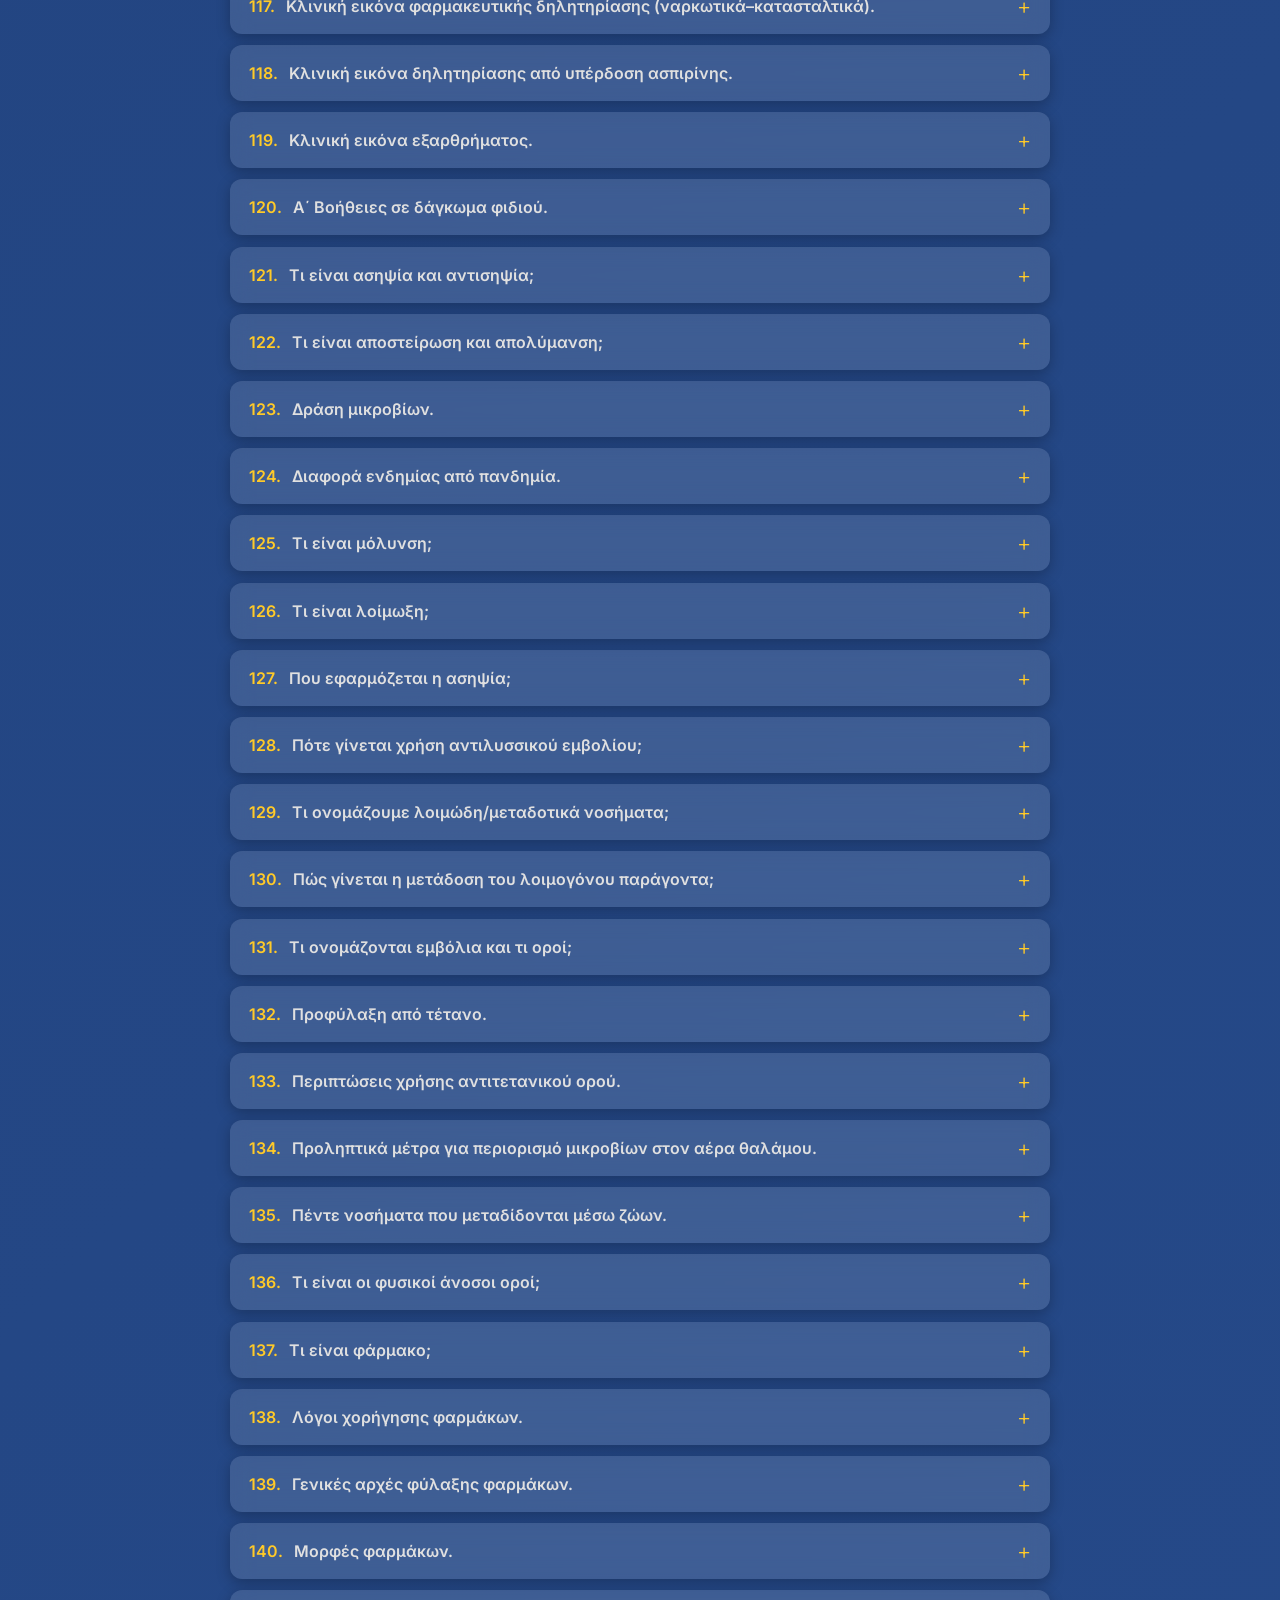
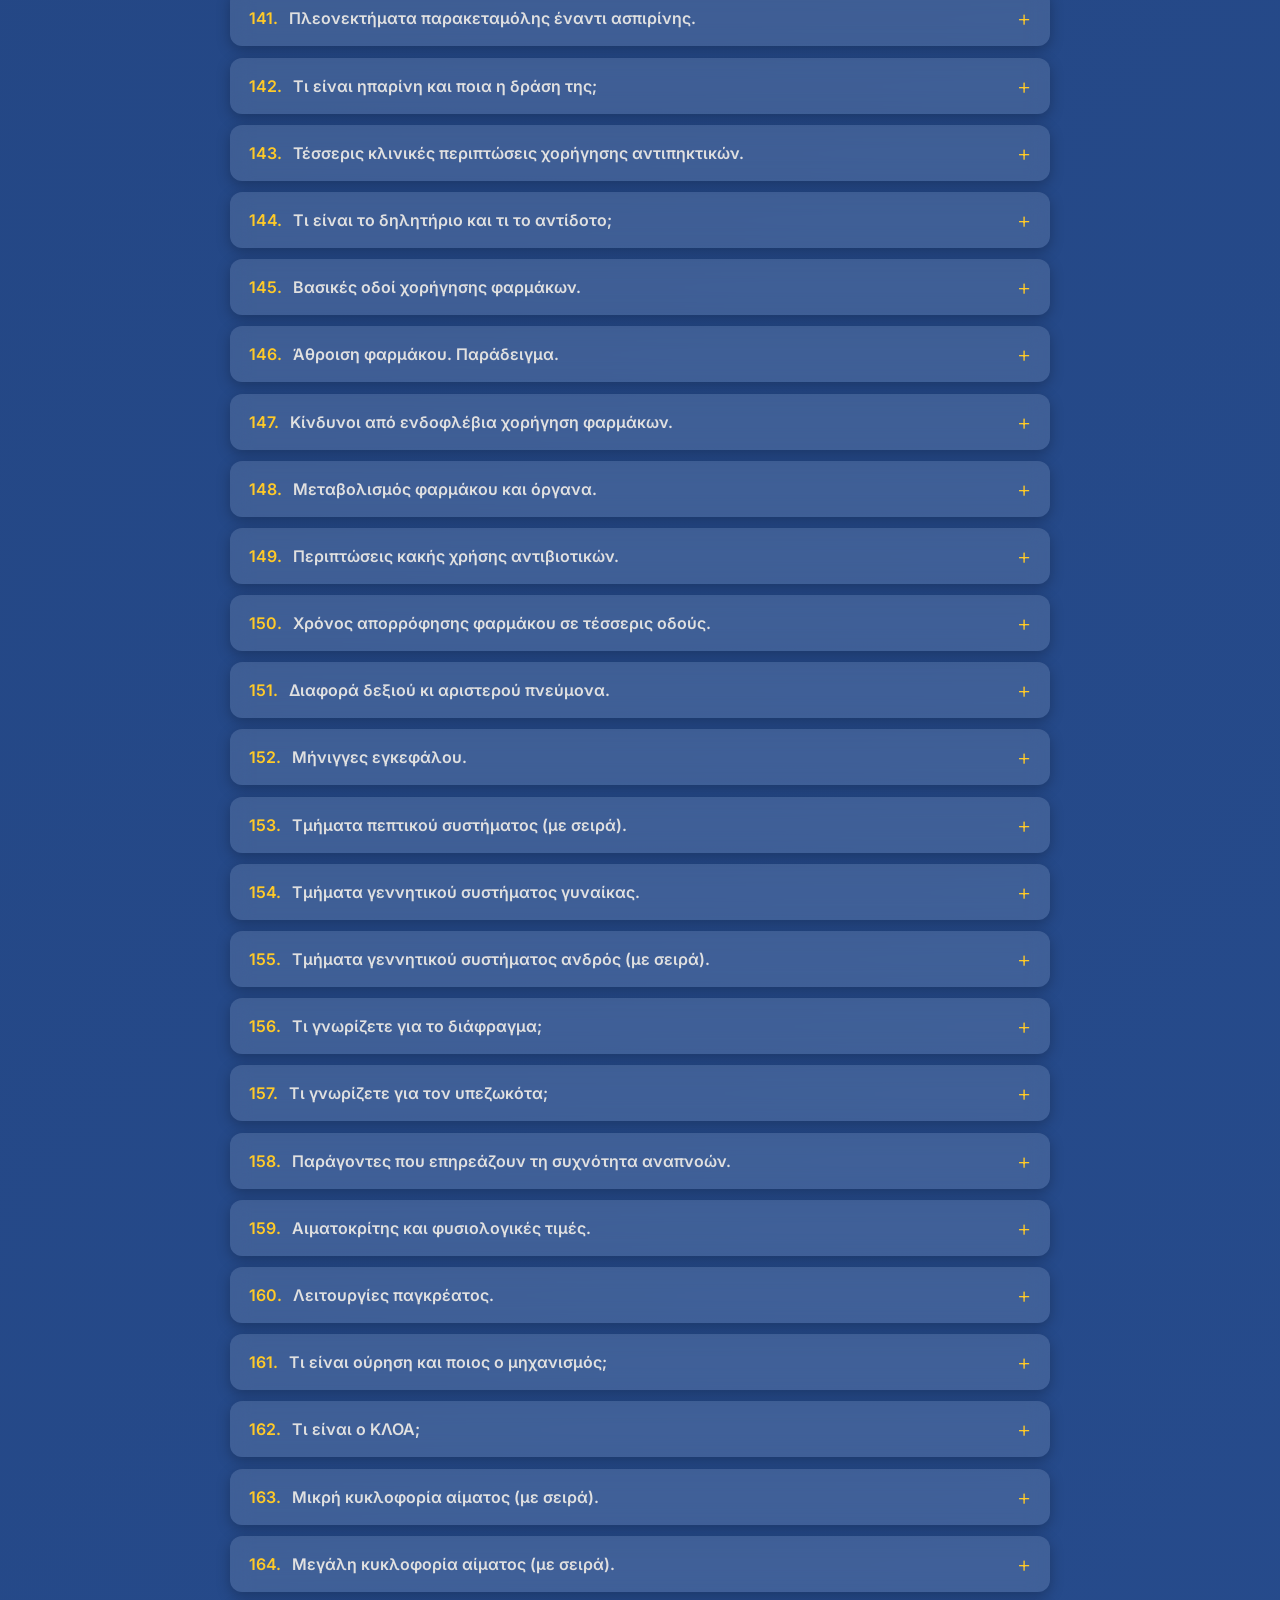
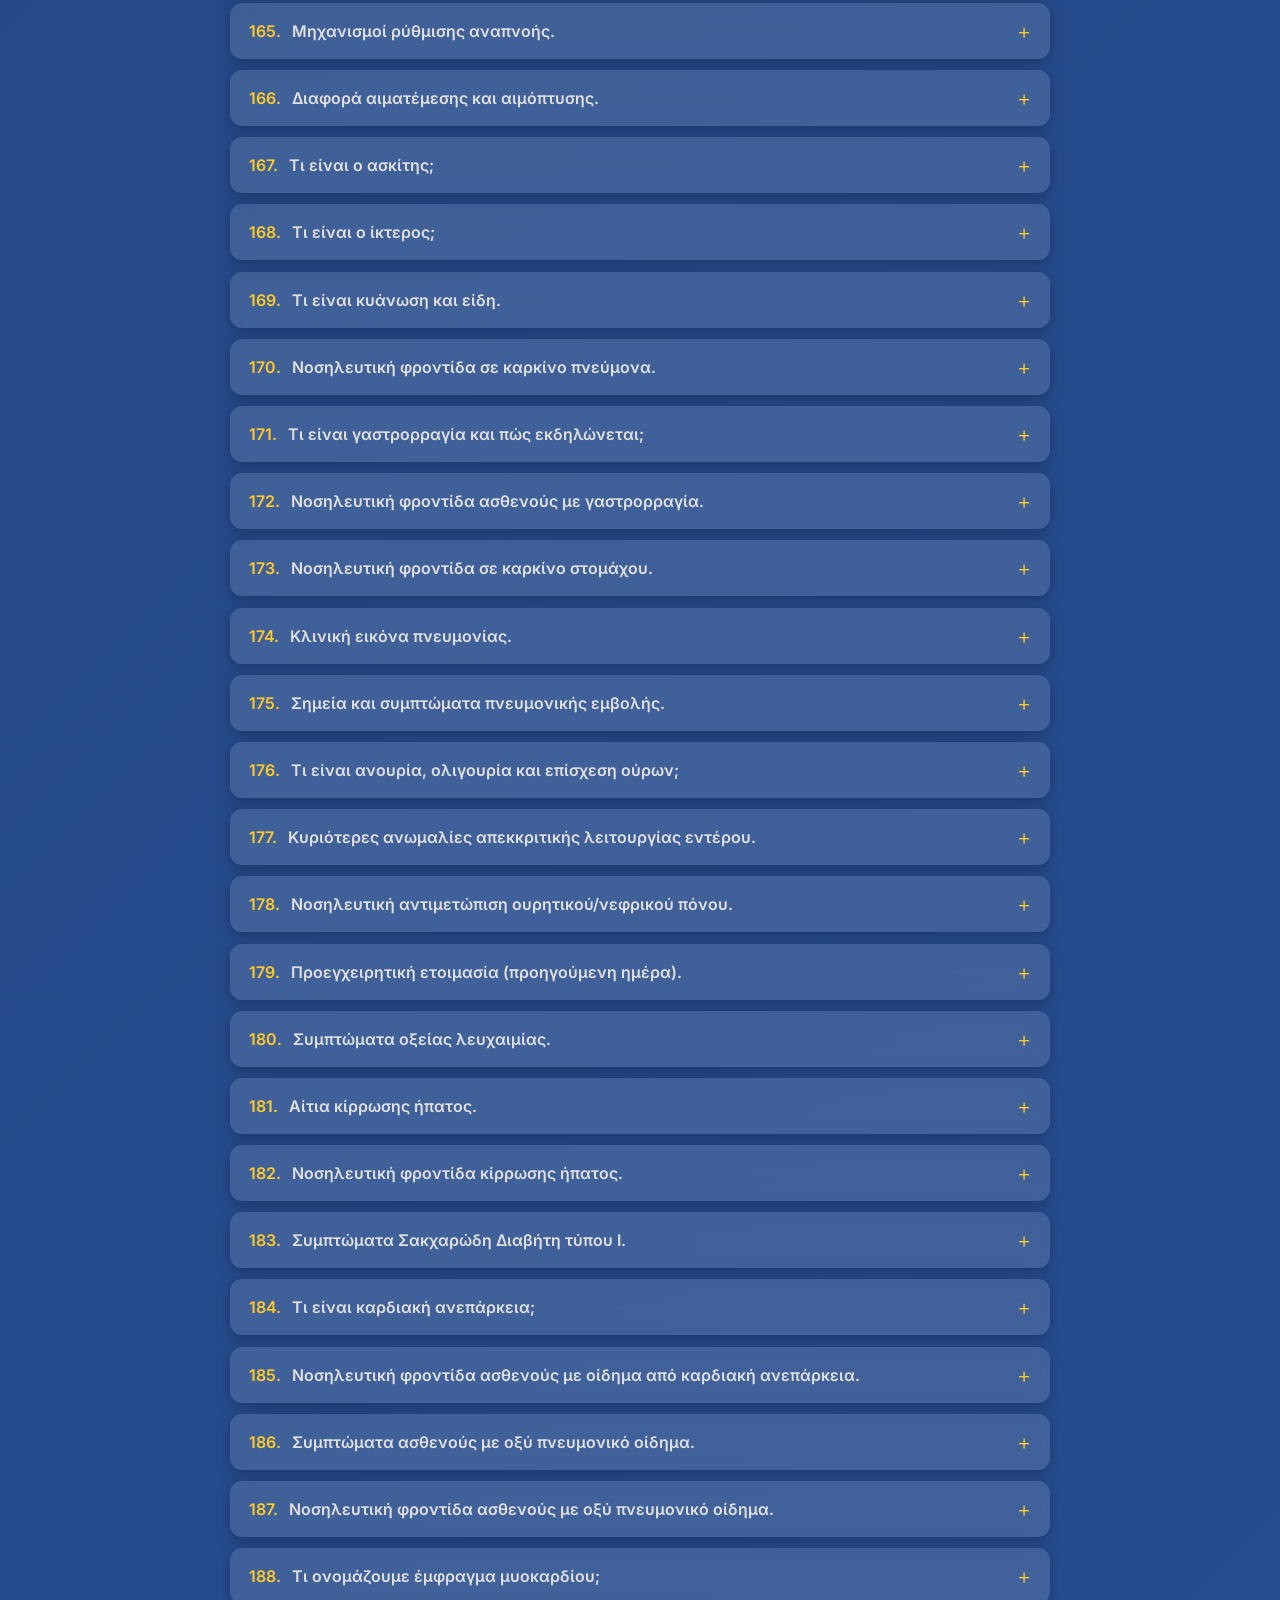
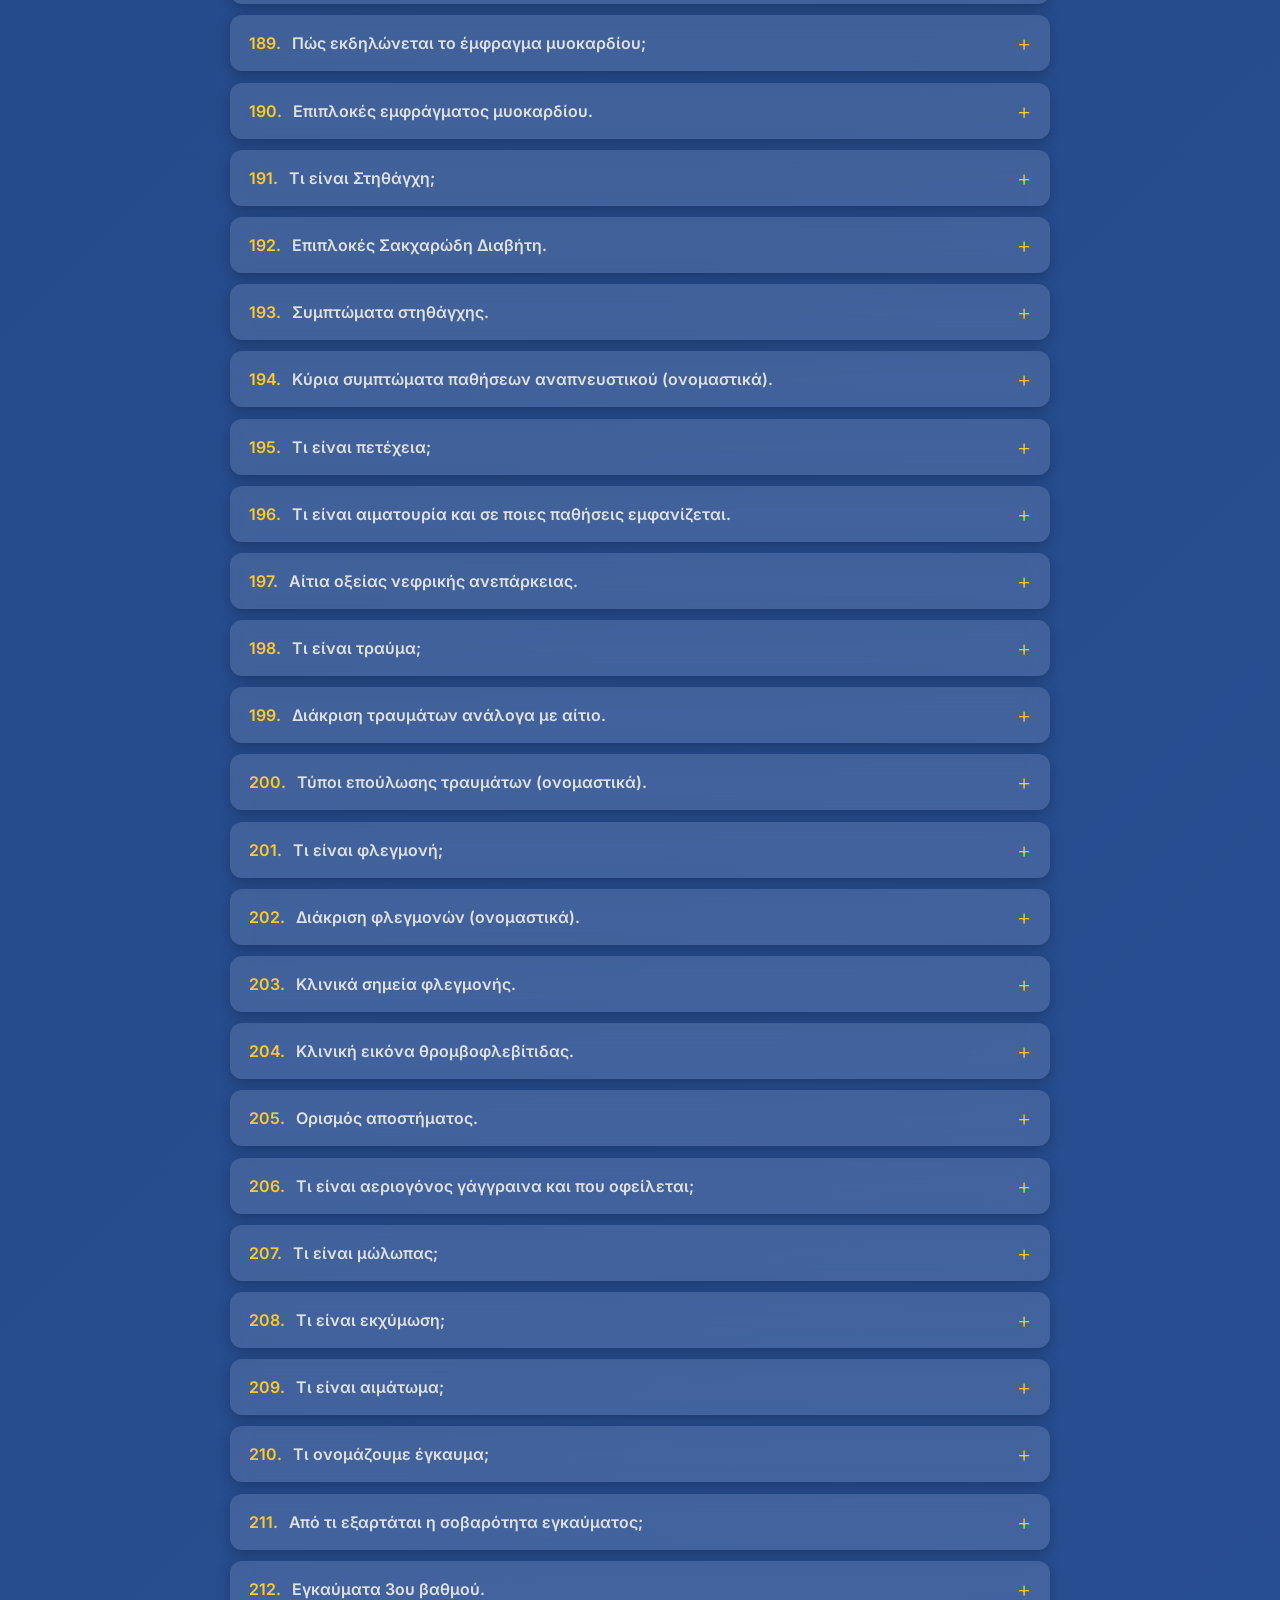
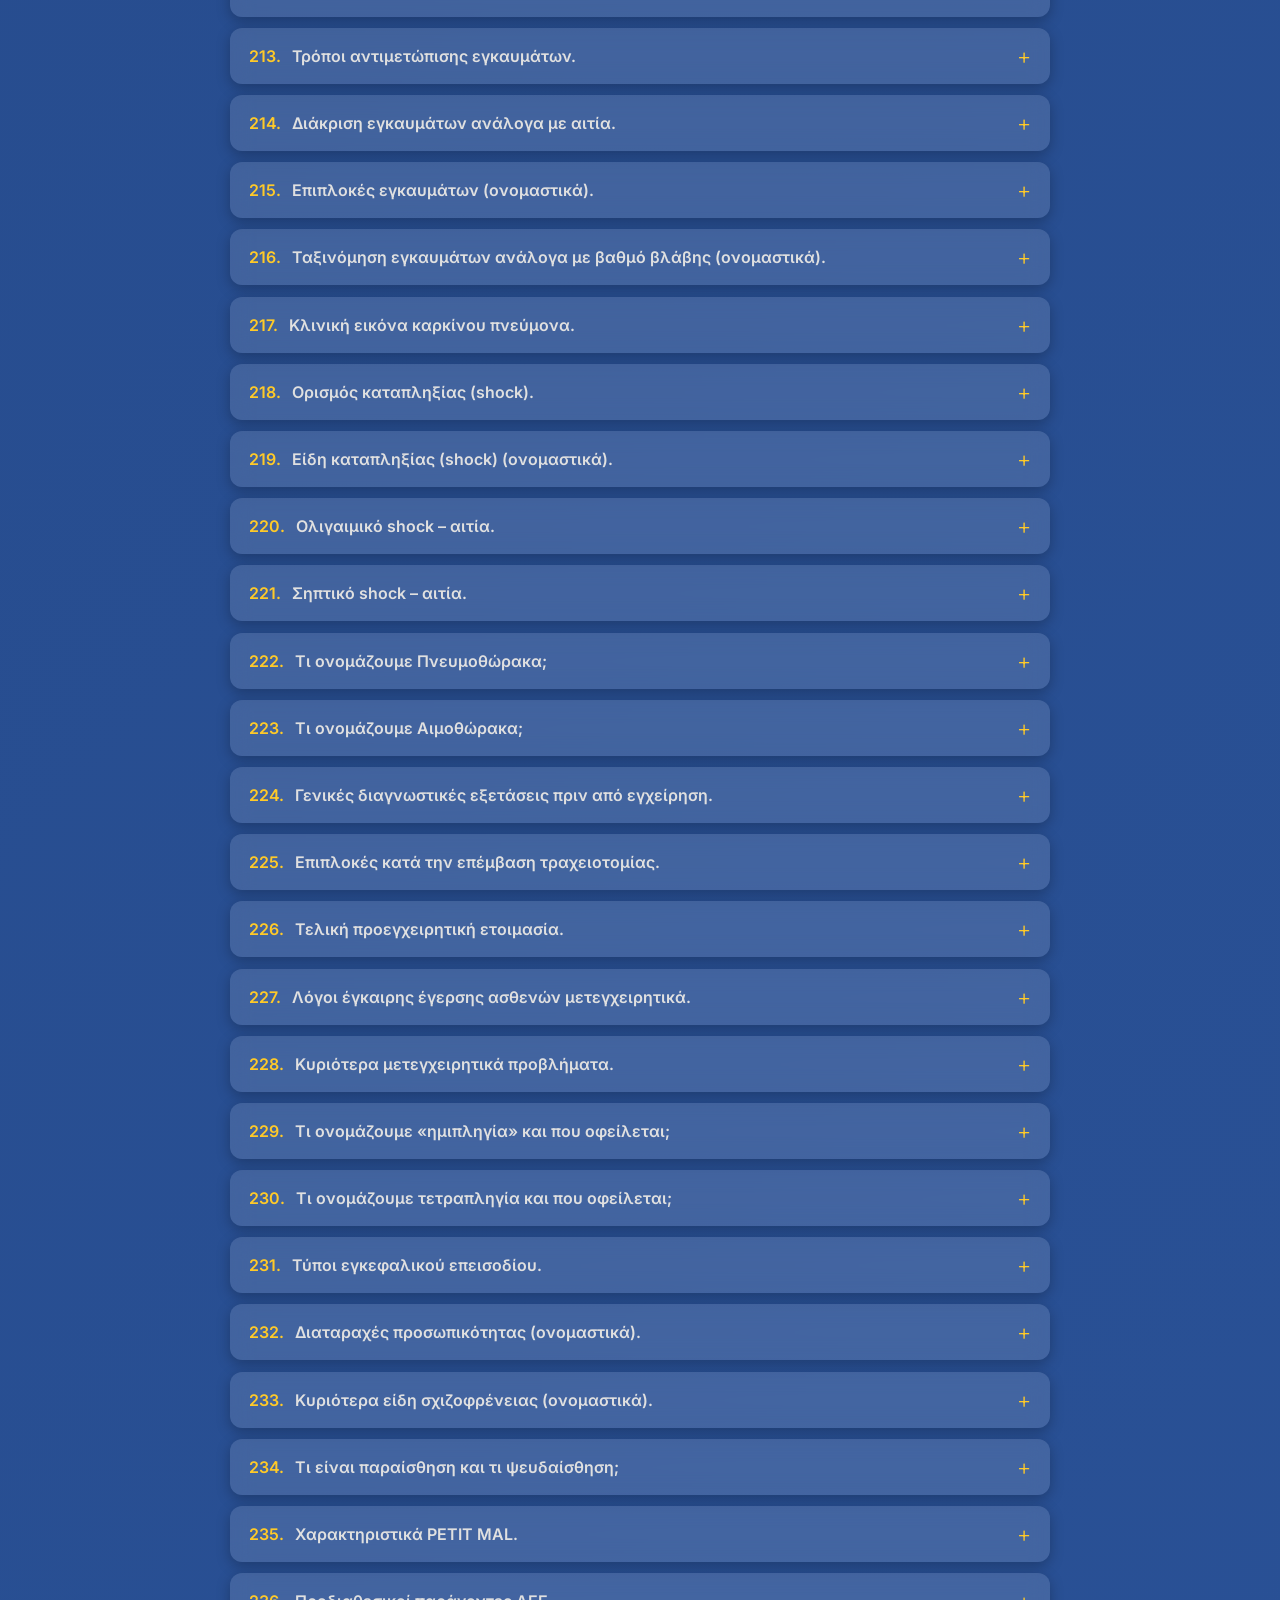
==== commit b766a8e2: "Add files via upload" ====
--- a/index.html
+++ b/index.html
@@ -18,10 +18,21 @@
   </header>
   <main id="qa"></main>
 
-  <a href="https://www.buymeacoffee.com/markes12" target="_blank" rel="noopener" class="bmc-btn">
-    <img src="https://cdn.buymeacoffee.com/buttons/bmc-new-btn-logo.svg" alt="Buy me a coffee">
-    Buy me a coffee
-  </a>
+  <div class="bmc-wrapper" id="bmcWrapper">
+    <div class="bmc-bubble" id="bmcBubble">
+      ☕ Αν σου φάνηκε χρήσιμη η σελίδα, κέρασέ με έναν καφέ!
+      <button class="bmc-close" id="bmcClose" title="Κλείσιμο">✕</button>
+    </div>
+    <a href="https://www.buymeacoffee.com/YOUR_USERNAME" target="_blank" rel="noopener" class="bmc-btn">
+      <img src="https://cdn.buymeacoffee.com/buttons/bmc-new-btn-logo.svg" alt="Buy me a coffee">
+      Buy me a coffee
+    </a>
+  </div>
+  <script>
+    const close = document.getElementById('bmcClose');
+    const bubble = document.getElementById('bmcBubble');
+    close.addEventListener('click', () => bubble.style.display = 'none');
+  </script>
 
   <script src="script_a.js" defer></script>
 </body>
--- a/style.css
+++ b/style.css
@@ -180,11 +180,67 @@
 }
 
 /* ── Buy Me a Coffee ── */
-.bmc-btn {
+.bmc-wrapper {
   position: fixed;
   bottom: 1.5rem;
   left: 1.5rem;
   z-index: 999;
+  display: flex;
+  flex-direction: column;
+  align-items: flex-start;
+  gap: 0.5rem;
+}
+
+.bmc-bubble {
+  background: #fff;
+  color: #1e3c72;
+  font-family: var(--font-family);
+  font-size: 0.82rem;
+  font-weight: 600;
+  padding: 0.55rem 0.85rem;
+  border-radius: 12px;
+  box-shadow: 0 4px 14px rgba(0,0,0,0.2);
+  max-width: 200px;
+  line-height: 1.4;
+  position: relative;
+  animation: bmc-bounce 3s ease-in-out infinite;
+}
+
+/* Triangle pointing down toward the button */
+.bmc-bubble::after {
+  content: '';
+  position: absolute;
+  bottom: -8px;
+  left: 1.4rem;
+  border-width: 8px 7px 0 7px;
+  border-style: solid;
+  border-color: #fff transparent transparent transparent;
+}
+
+/* Dismiss button */
+.bmc-bubble .bmc-close {
+  position: absolute;
+  top: 4px;
+  right: 7px;
+  background: none;
+  border: none;
+  cursor: pointer;
+  font-size: 0.75rem;
+  color: #999;
+  line-height: 1;
+  padding: 0;
+}
+.bmc-bubble .bmc-close:hover { color: #333; }
+
+.bmc-bubble.hidden,
+.bmc-wrapper.hidden .bmc-bubble { display: none; }
+
+@keyframes bmc-bounce {
+  0%, 100% { transform: translateY(0); }
+  50%       { transform: translateY(-5px); }
+}
+
+.bmc-btn {
   display: flex;
   align-items: center;
   gap: 0.5rem;
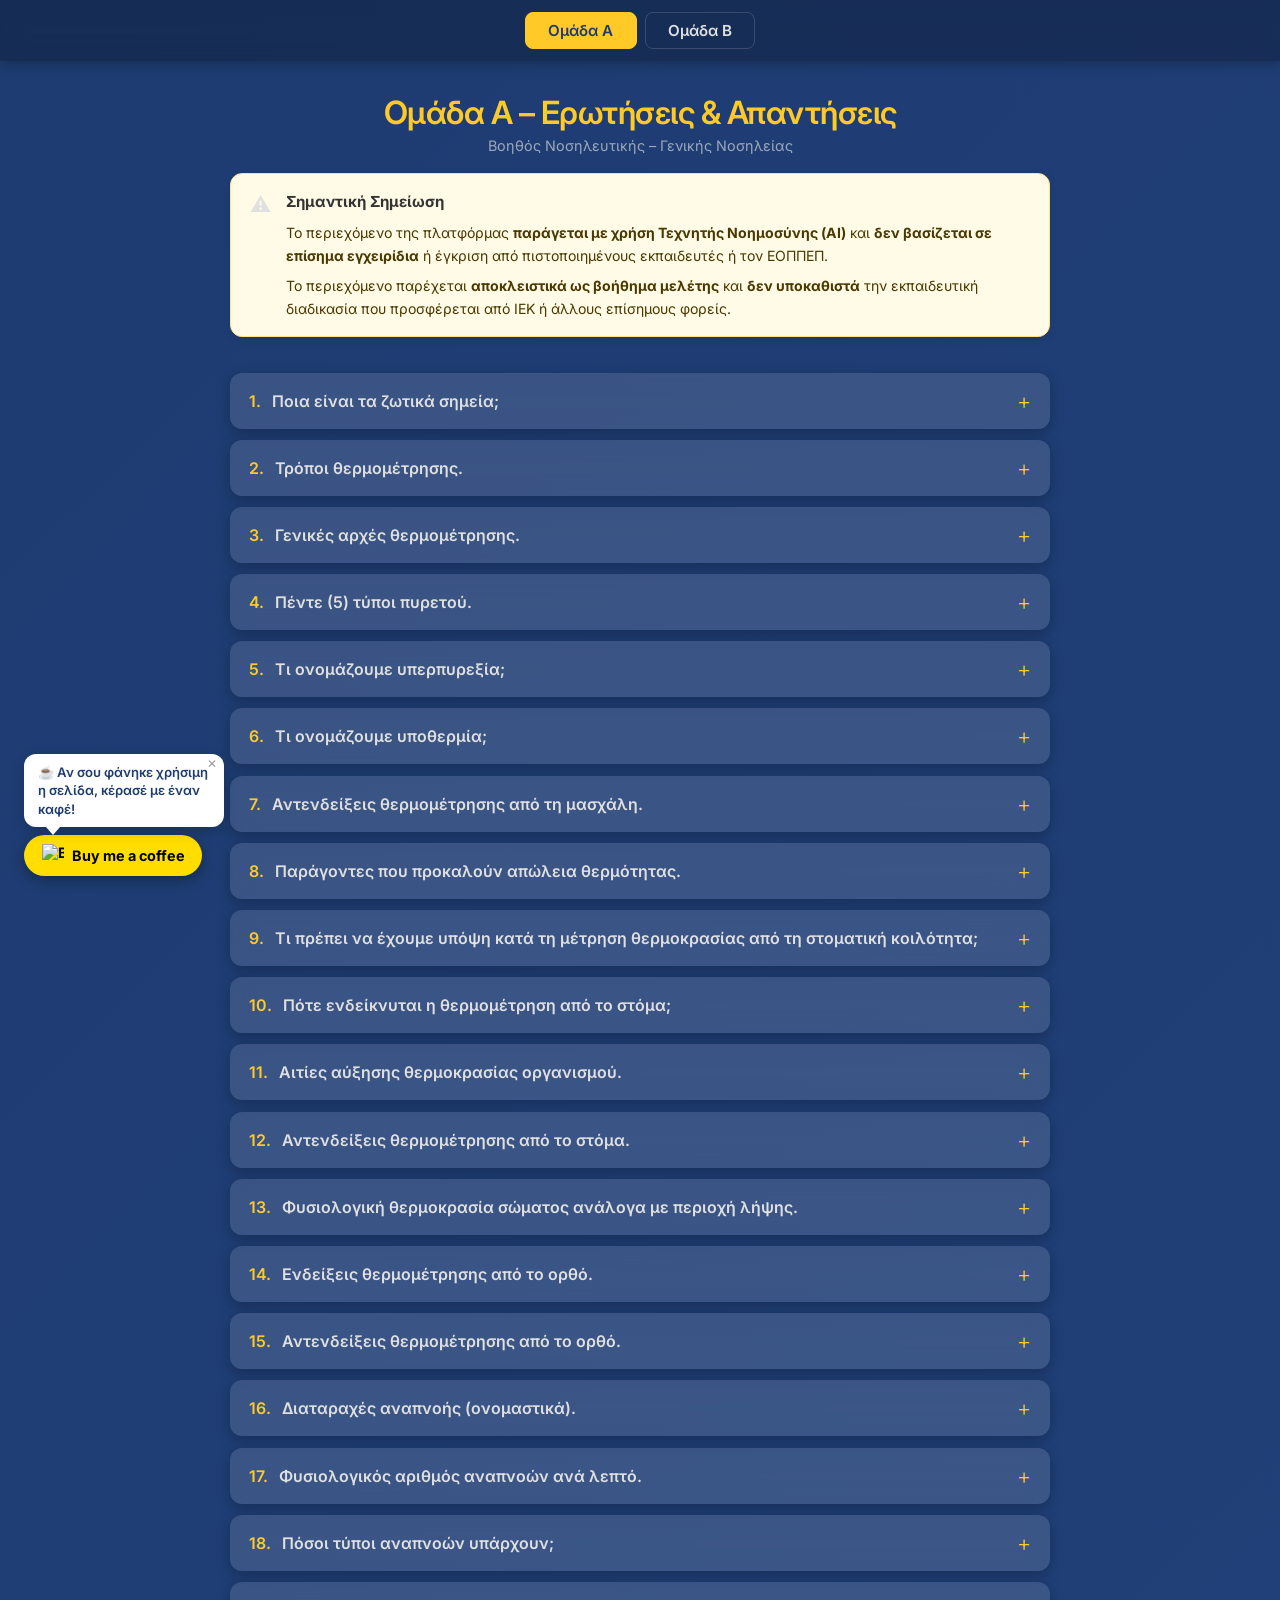
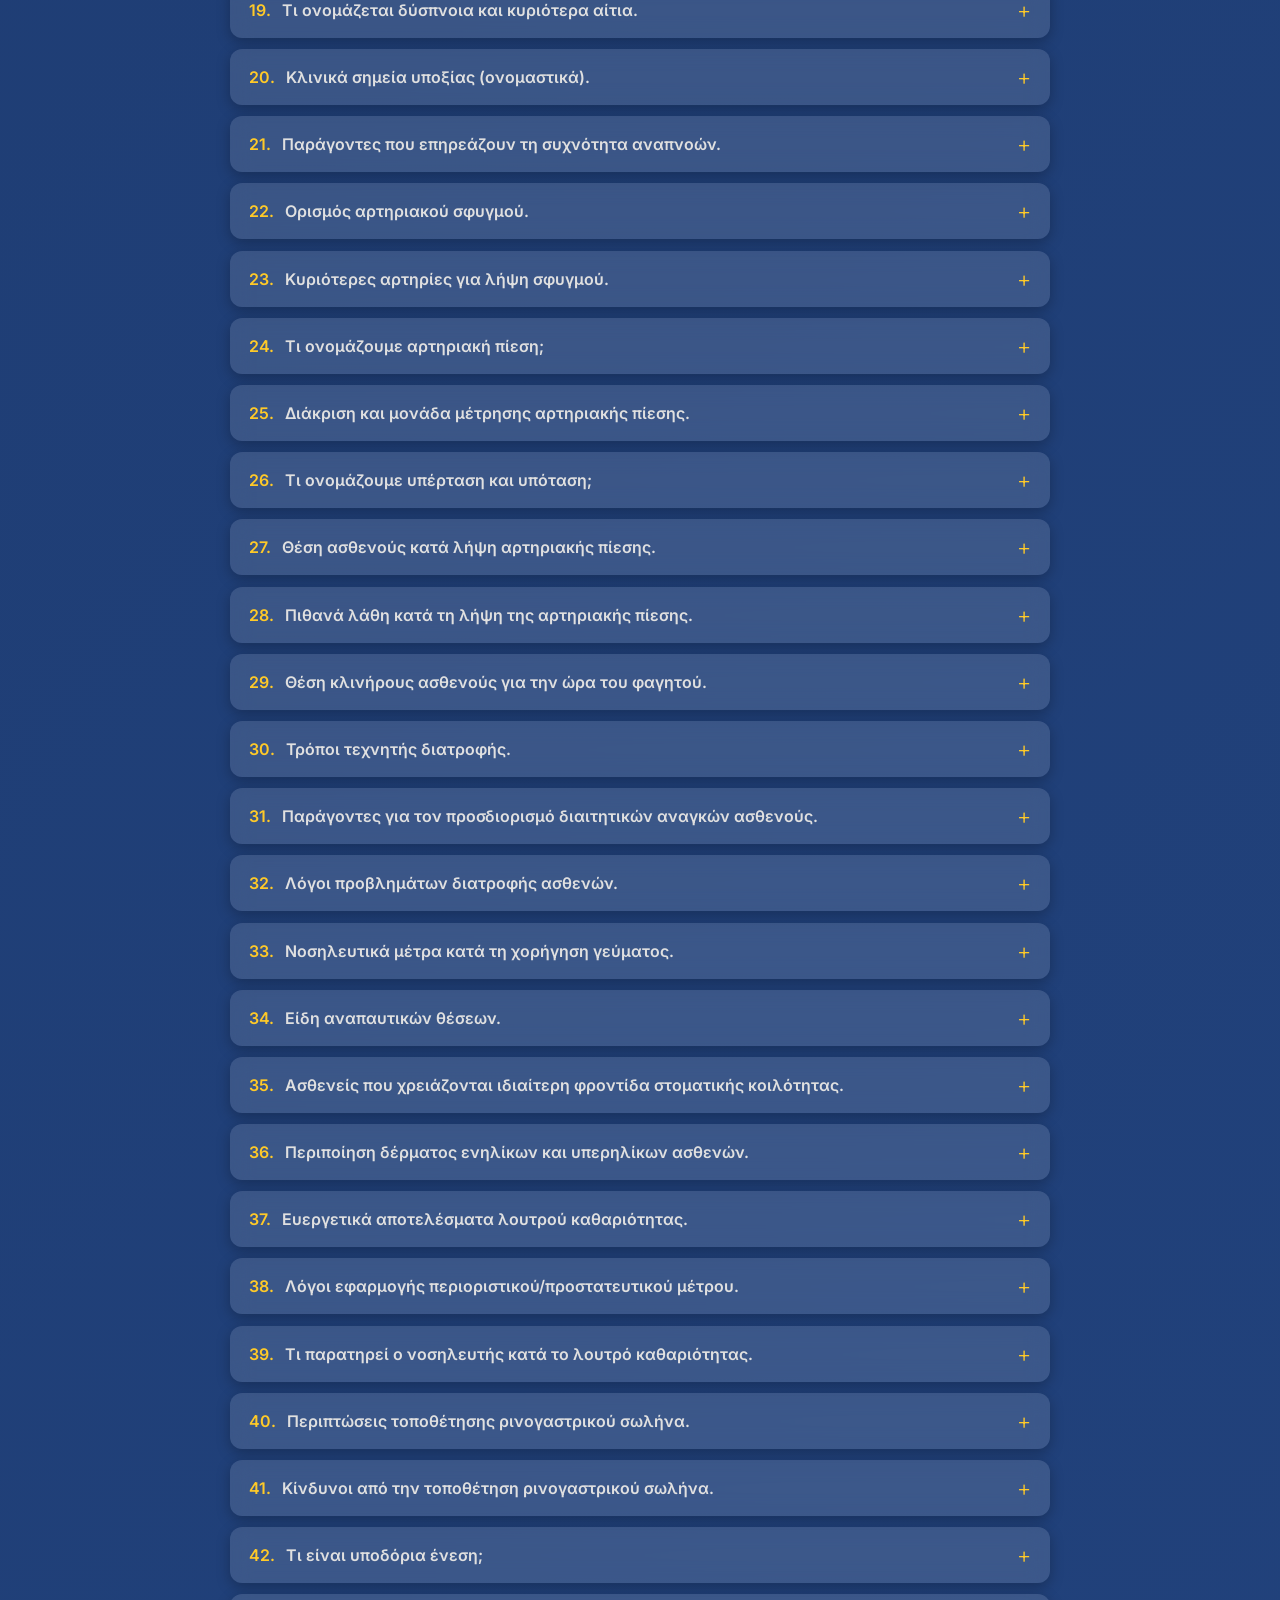
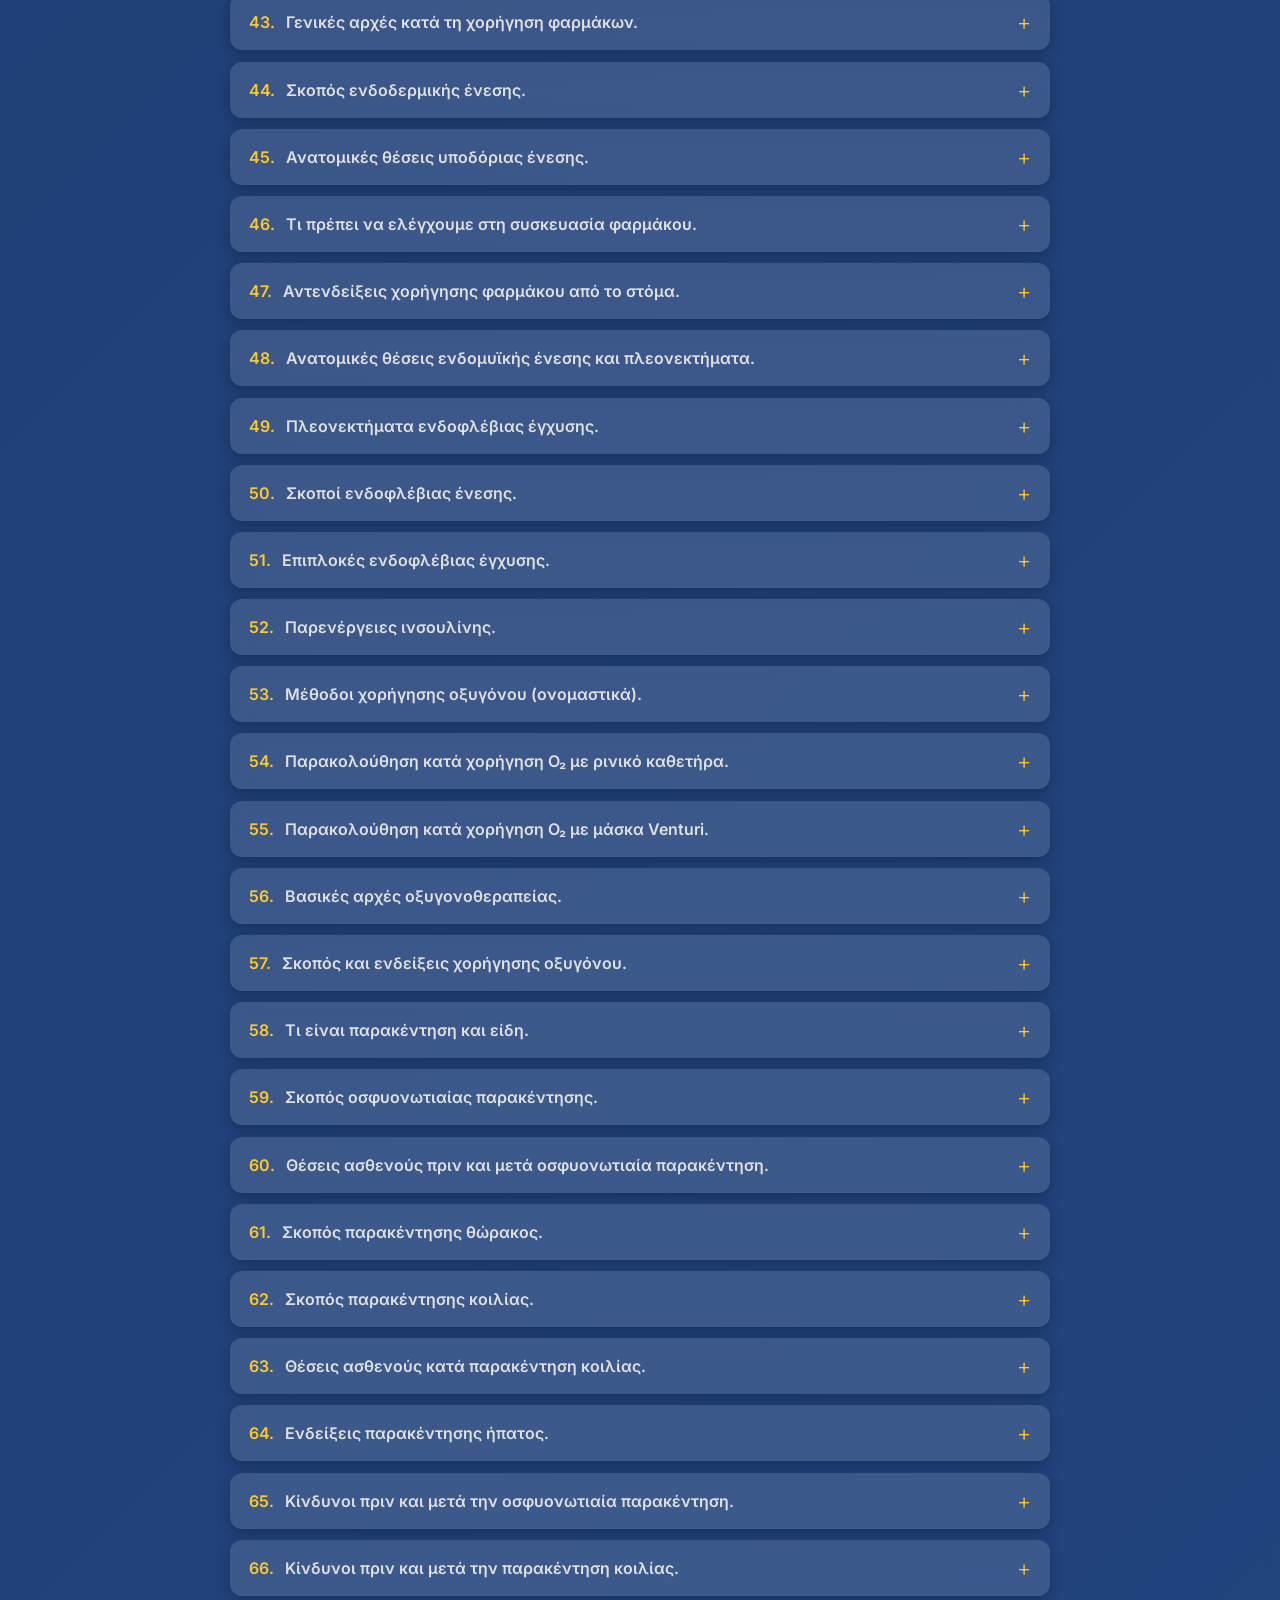
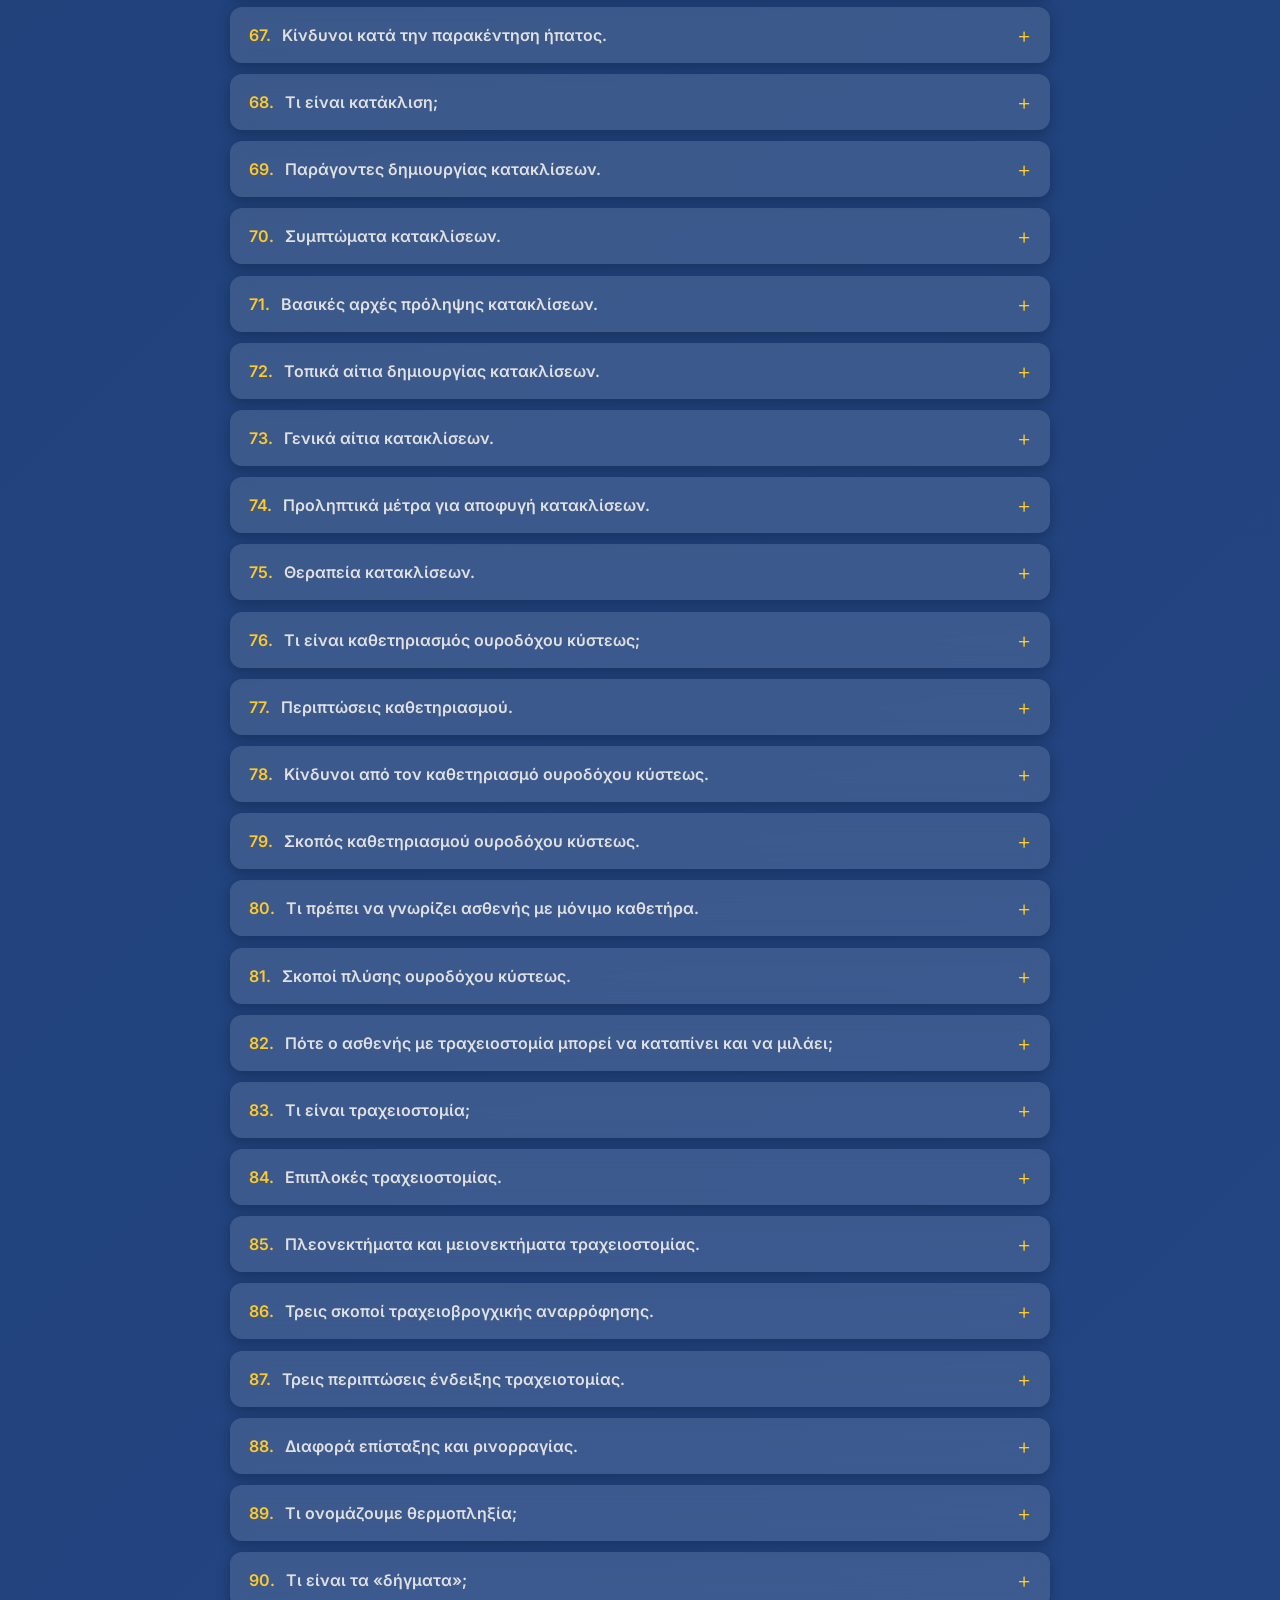
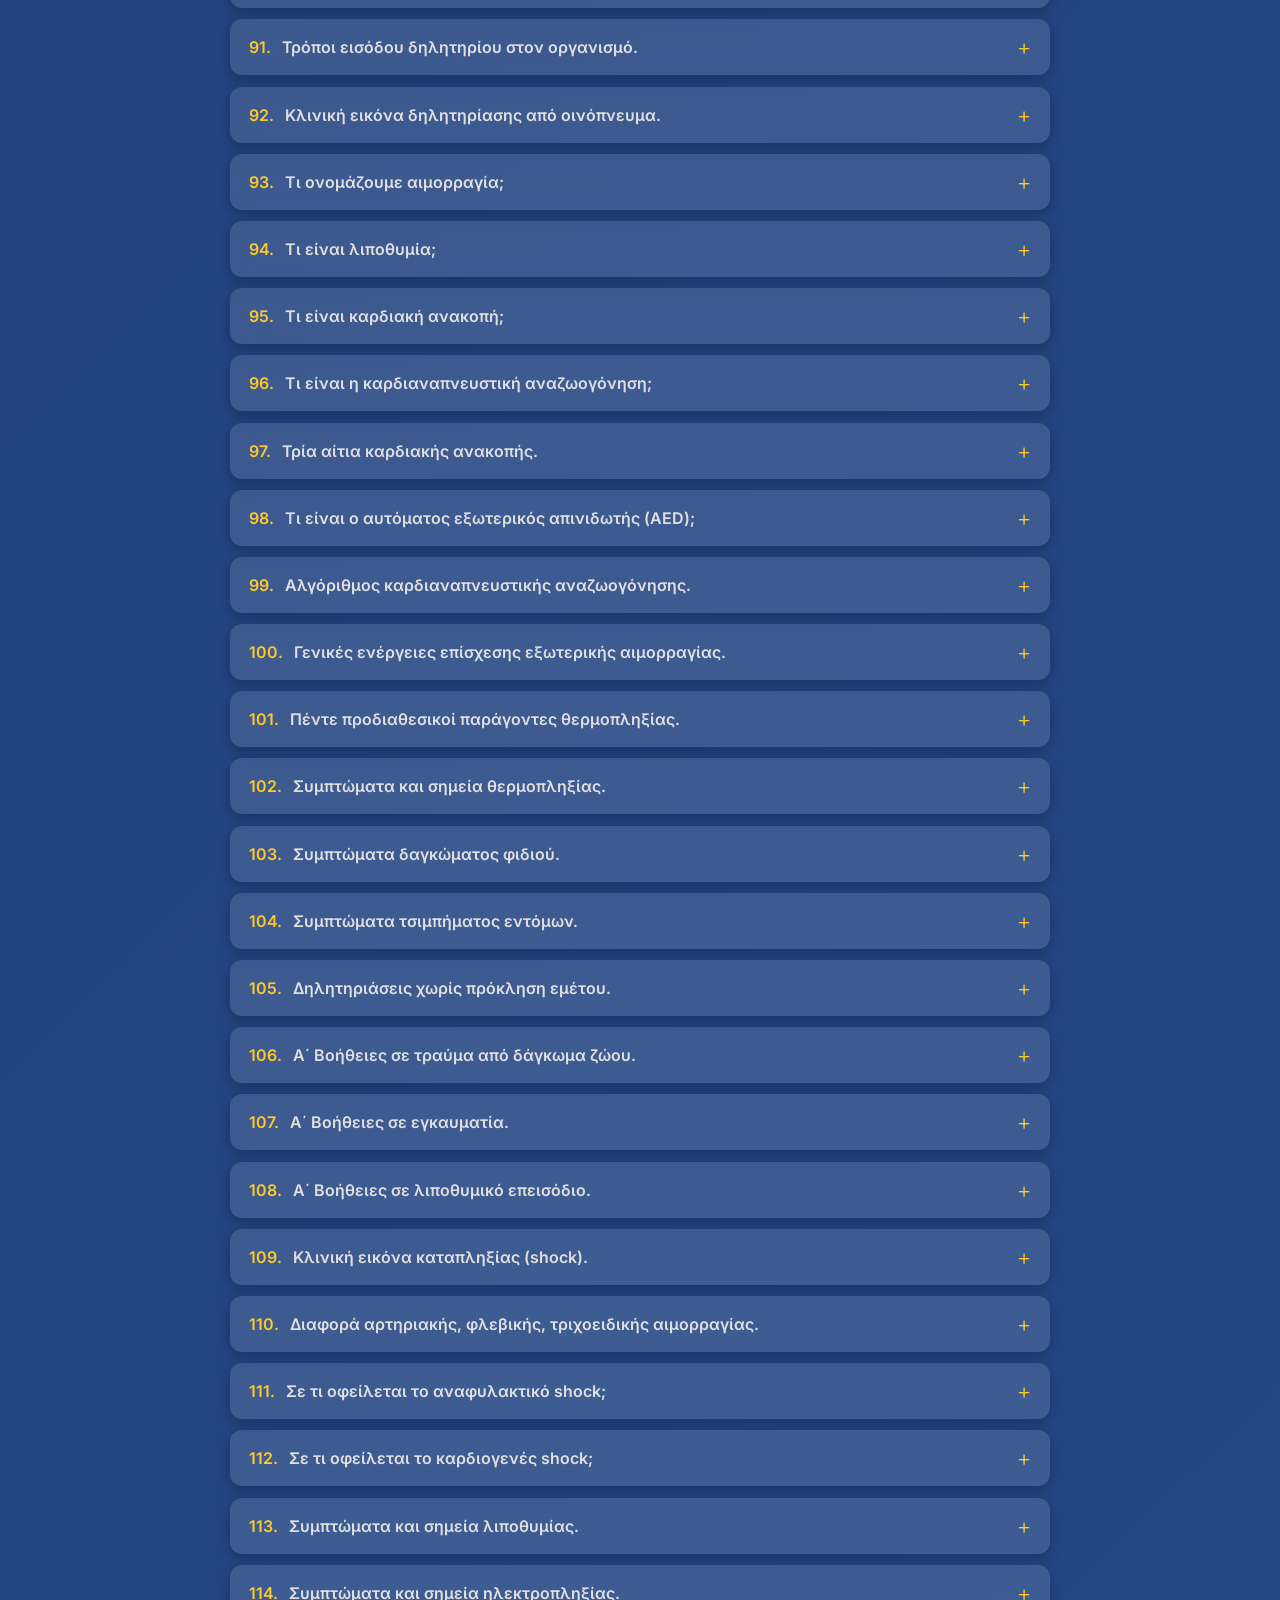
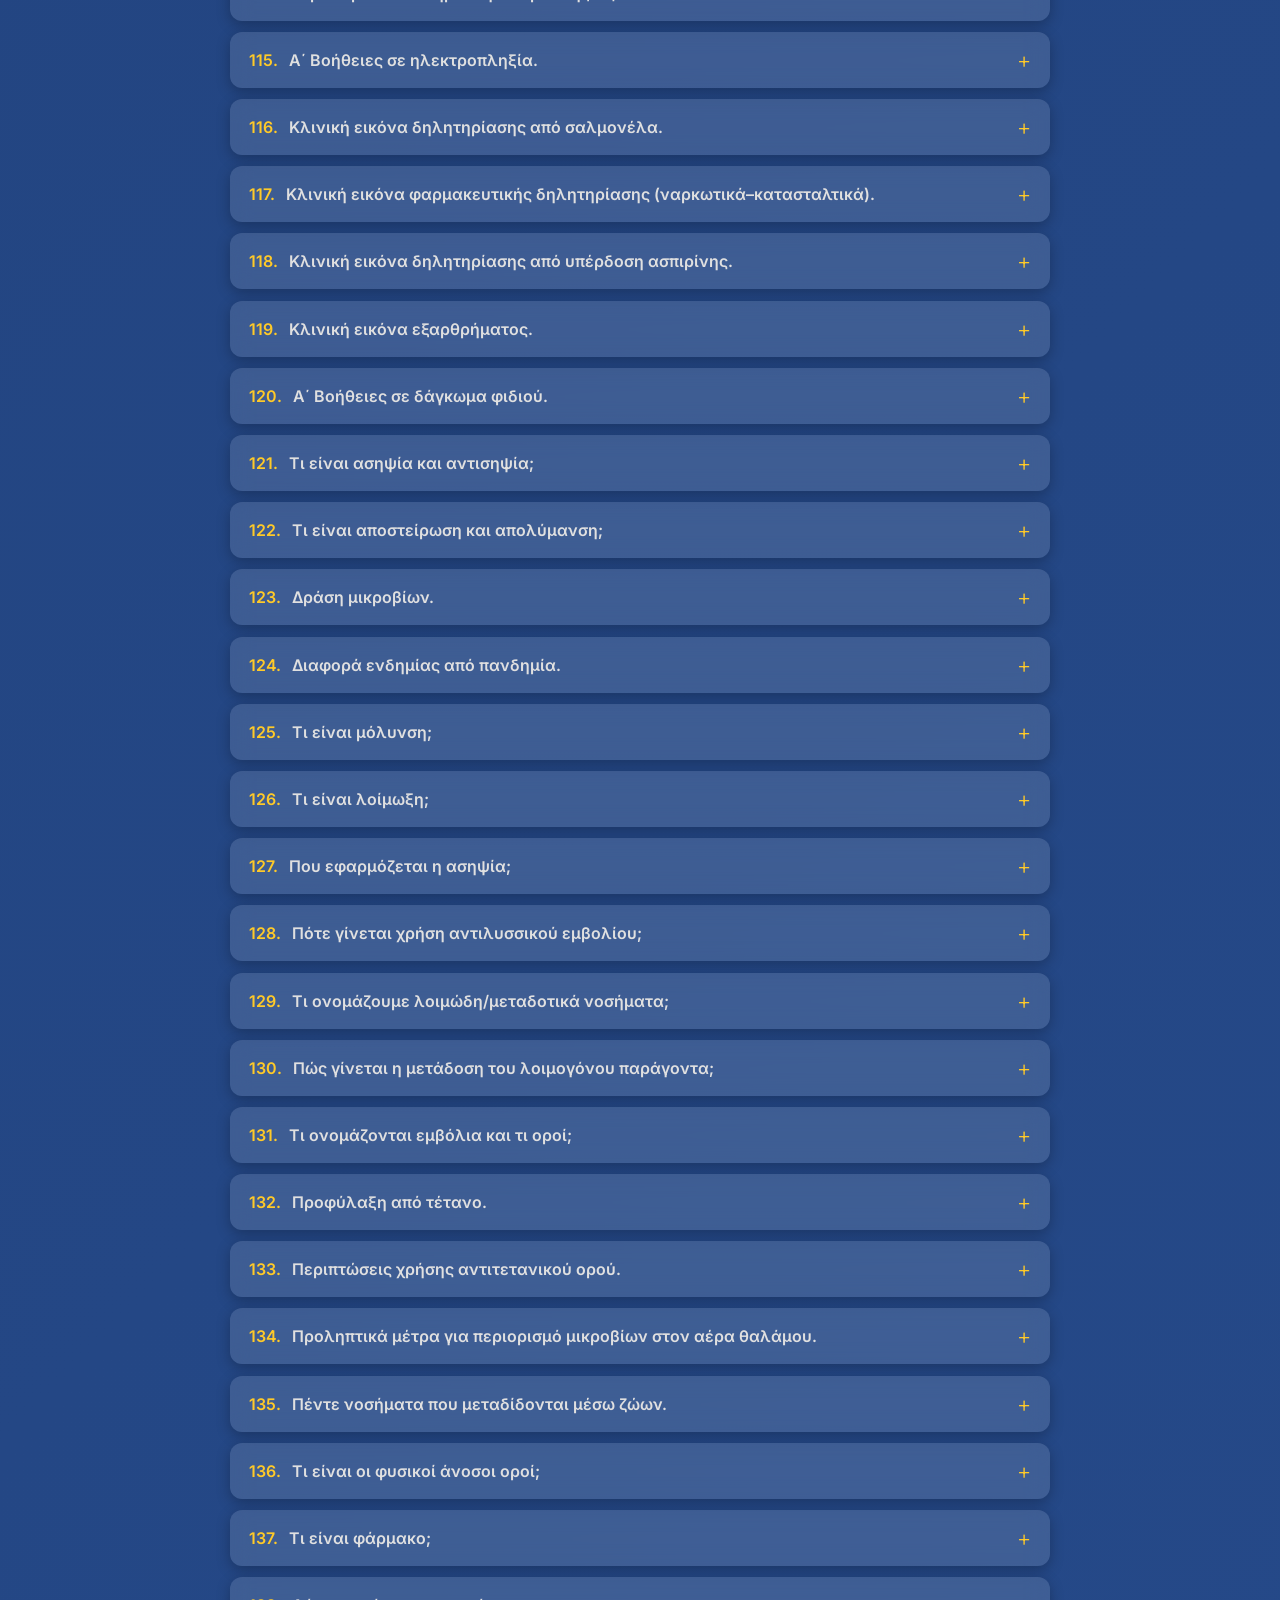
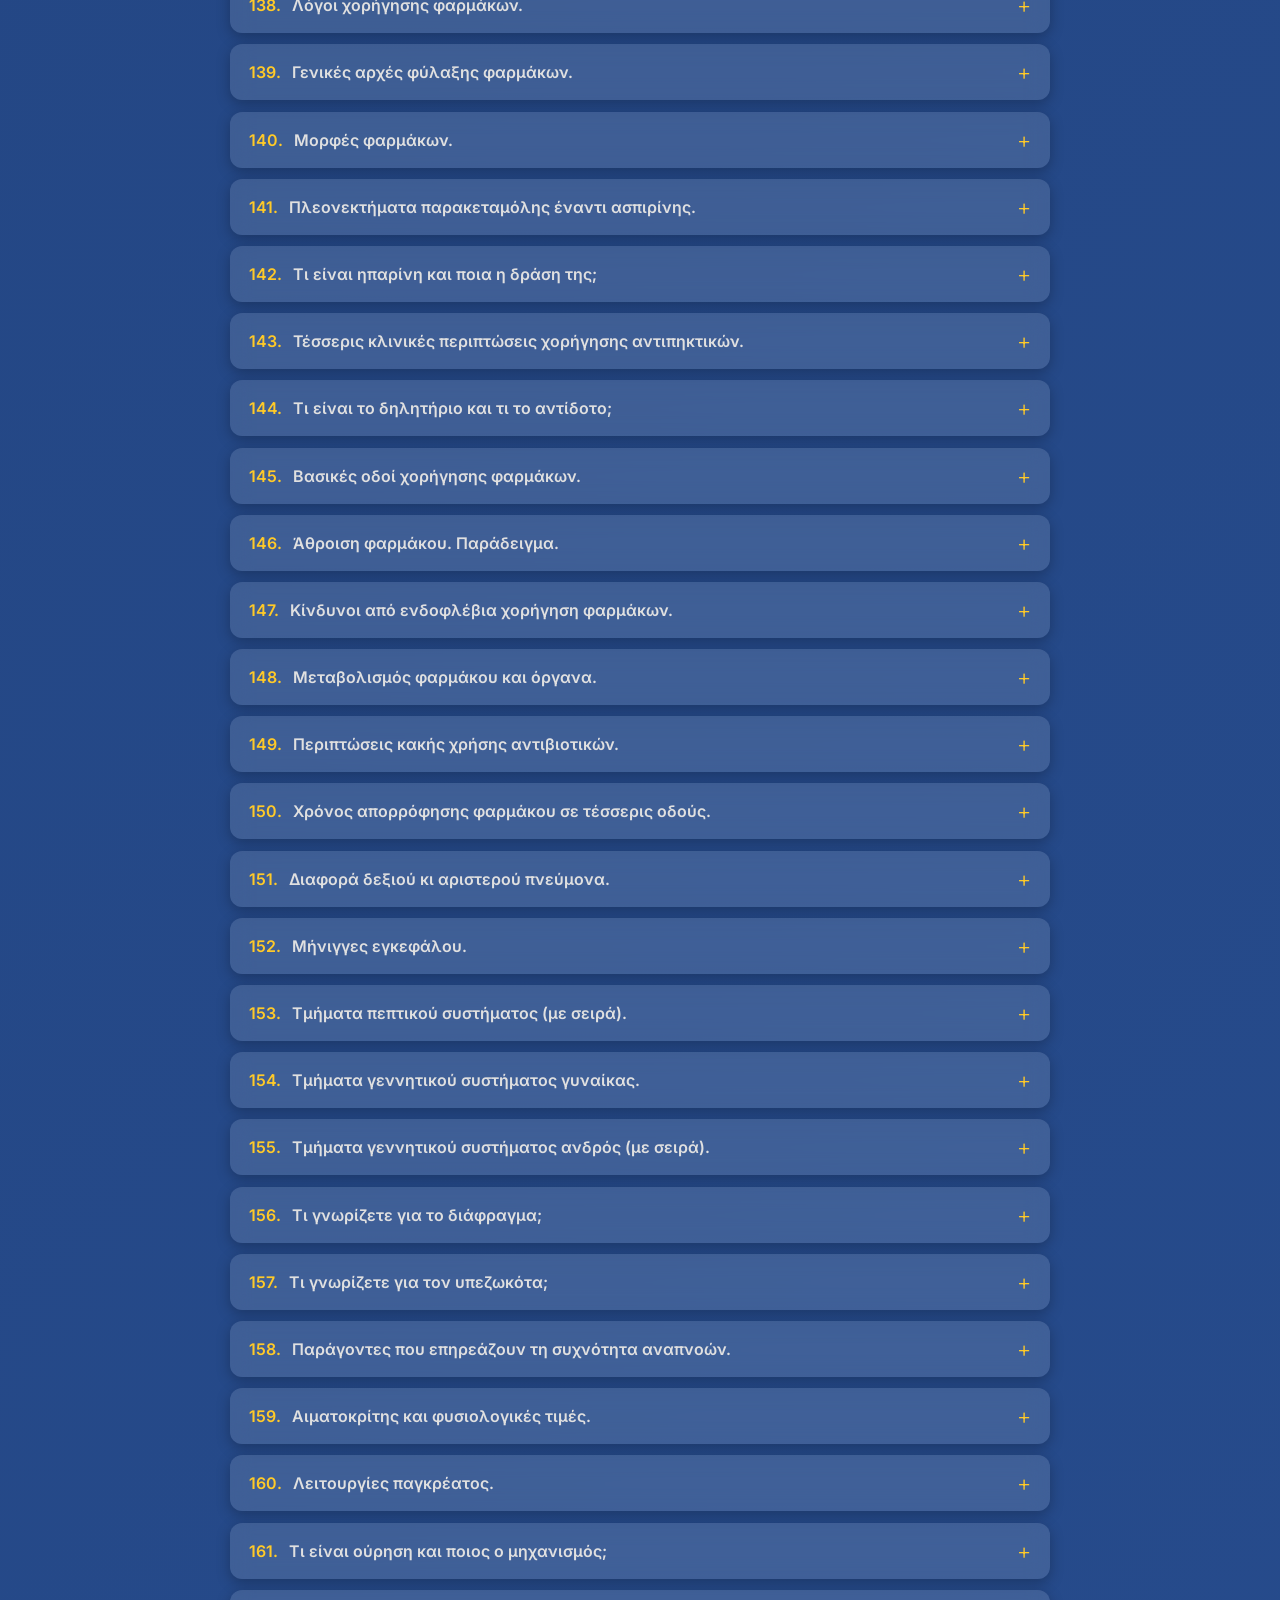
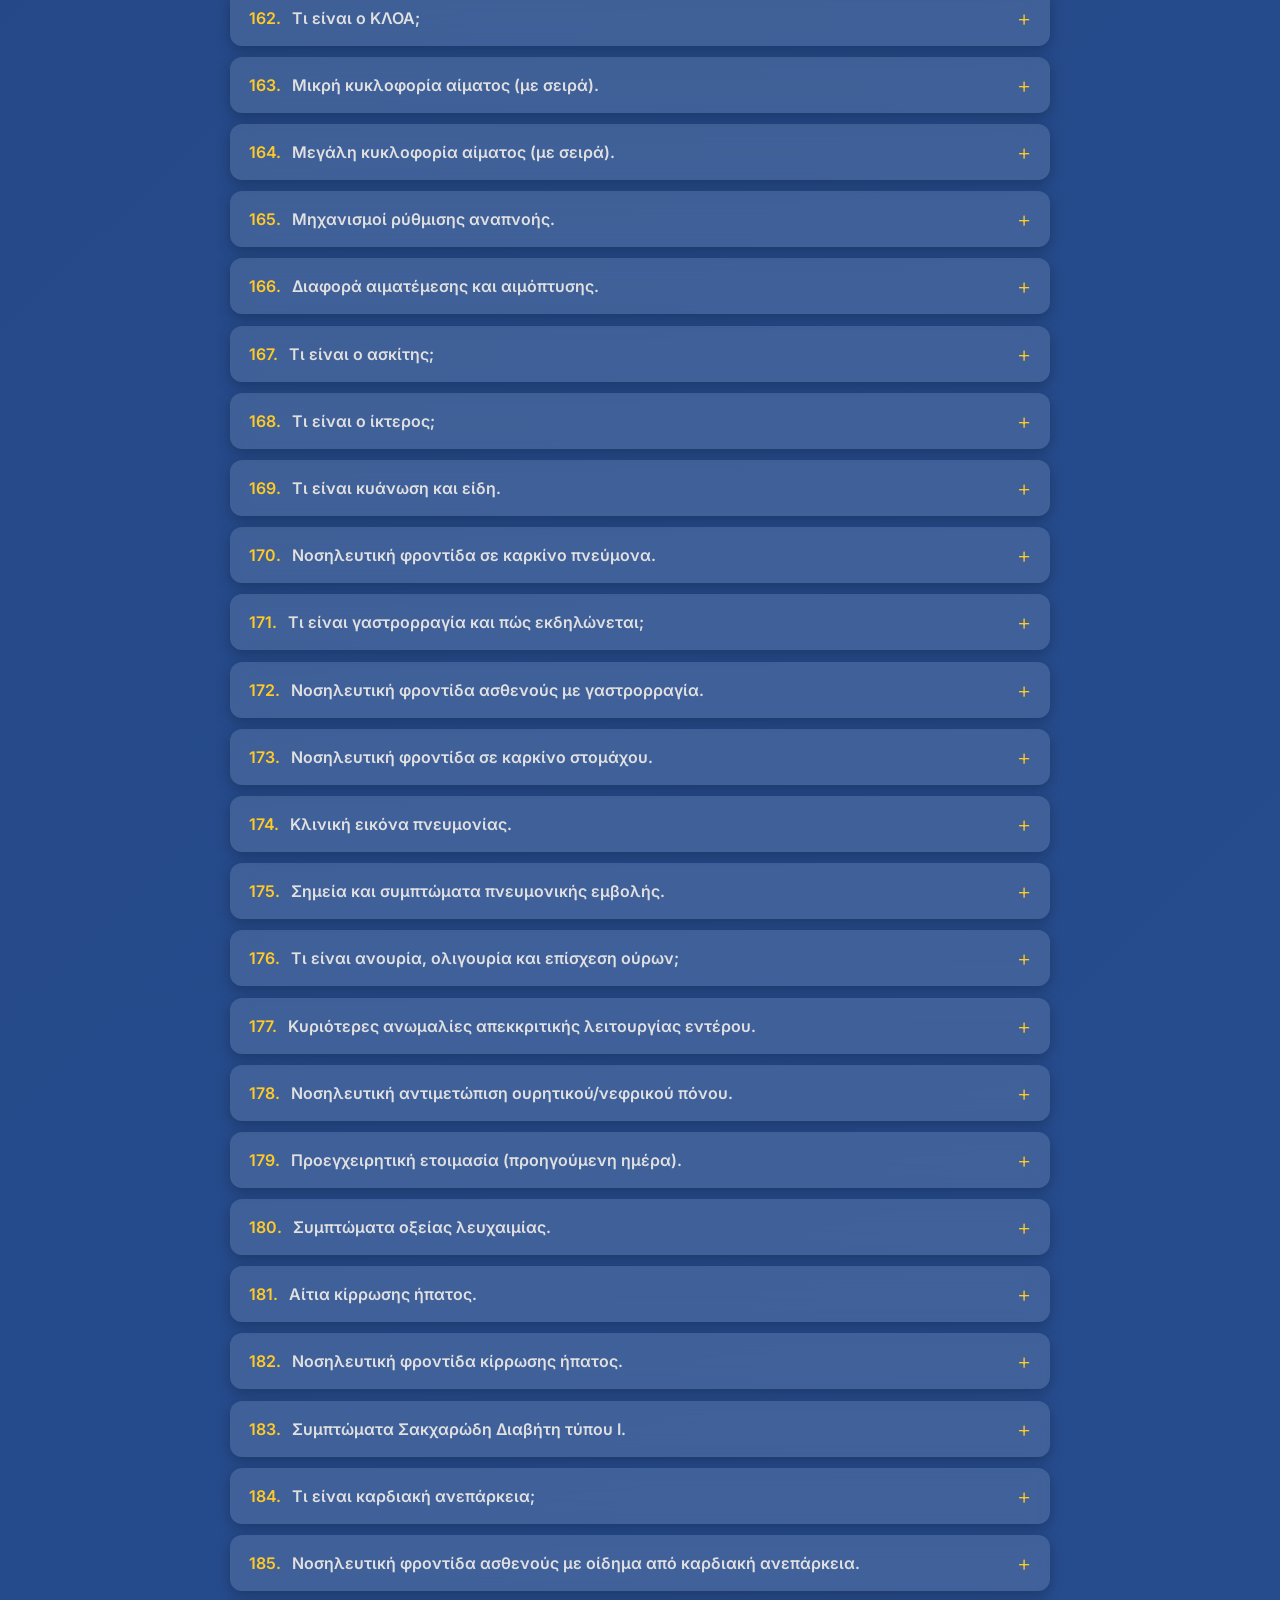
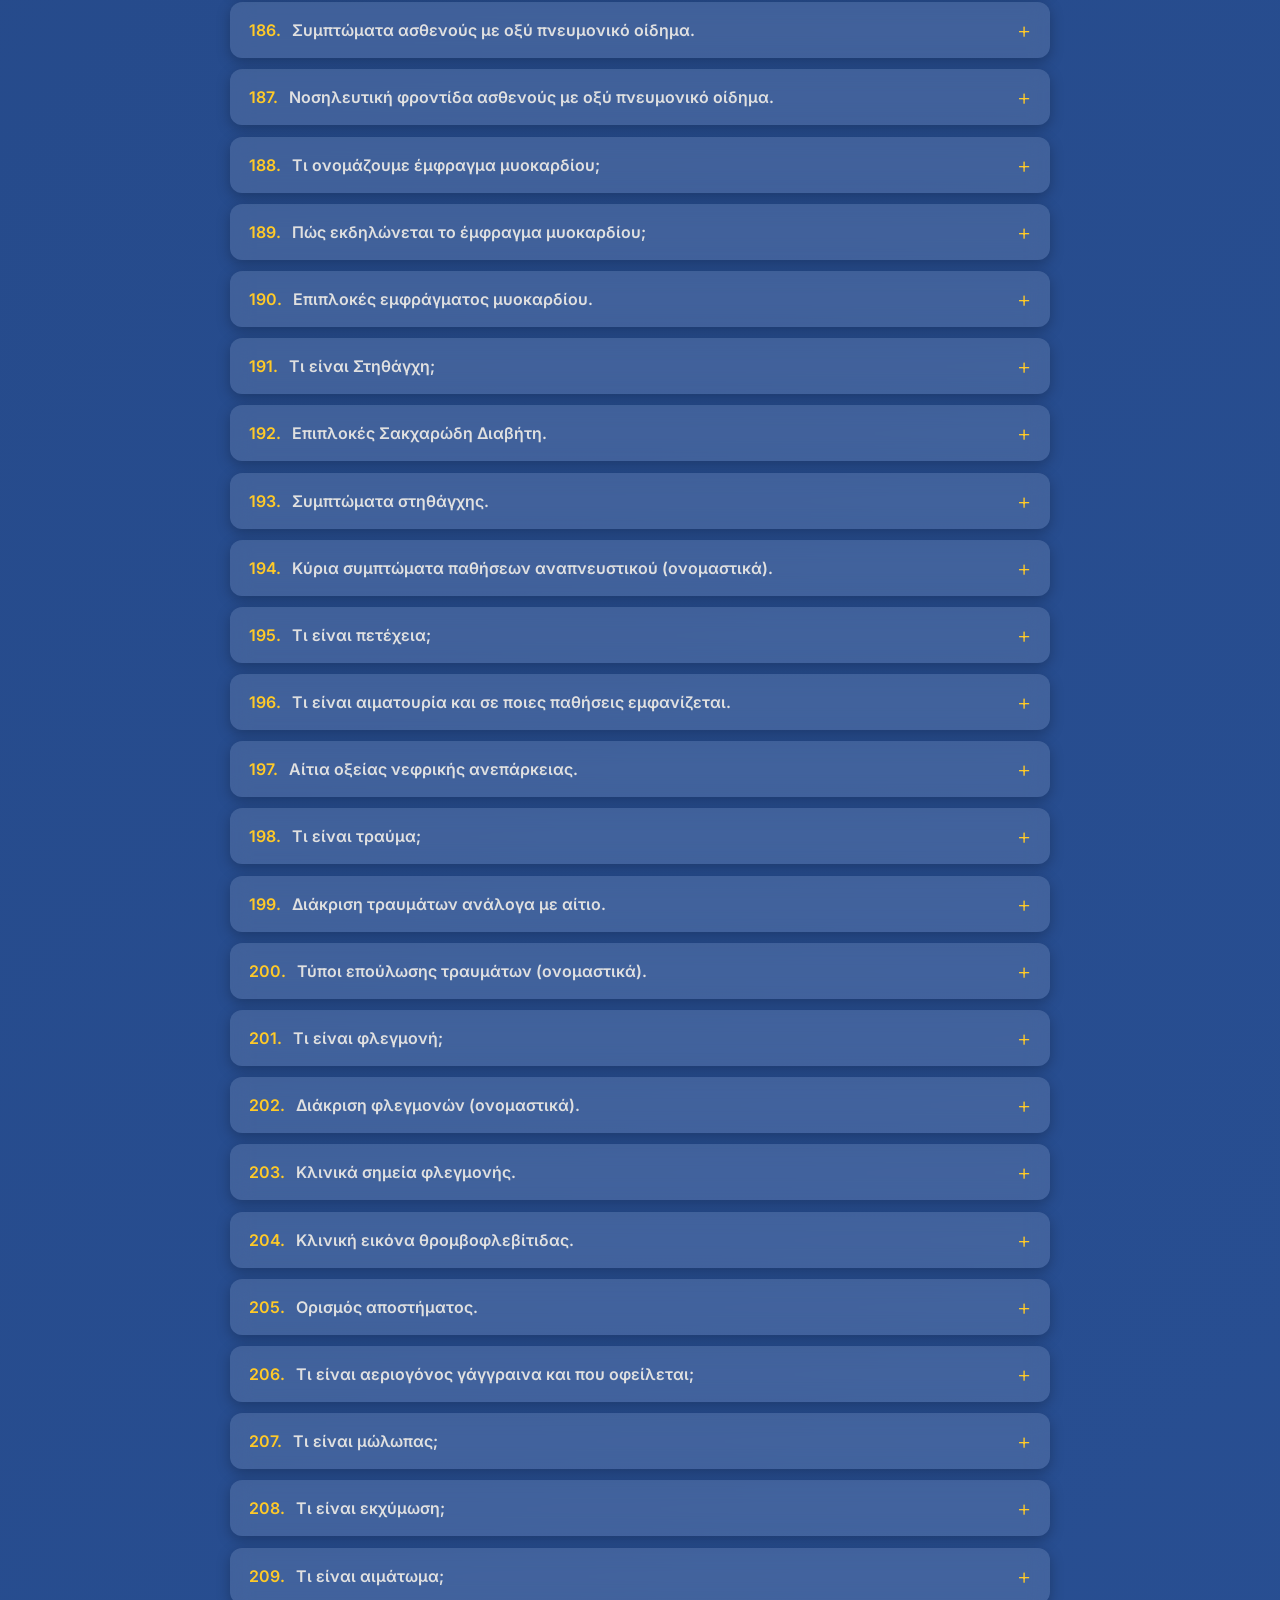
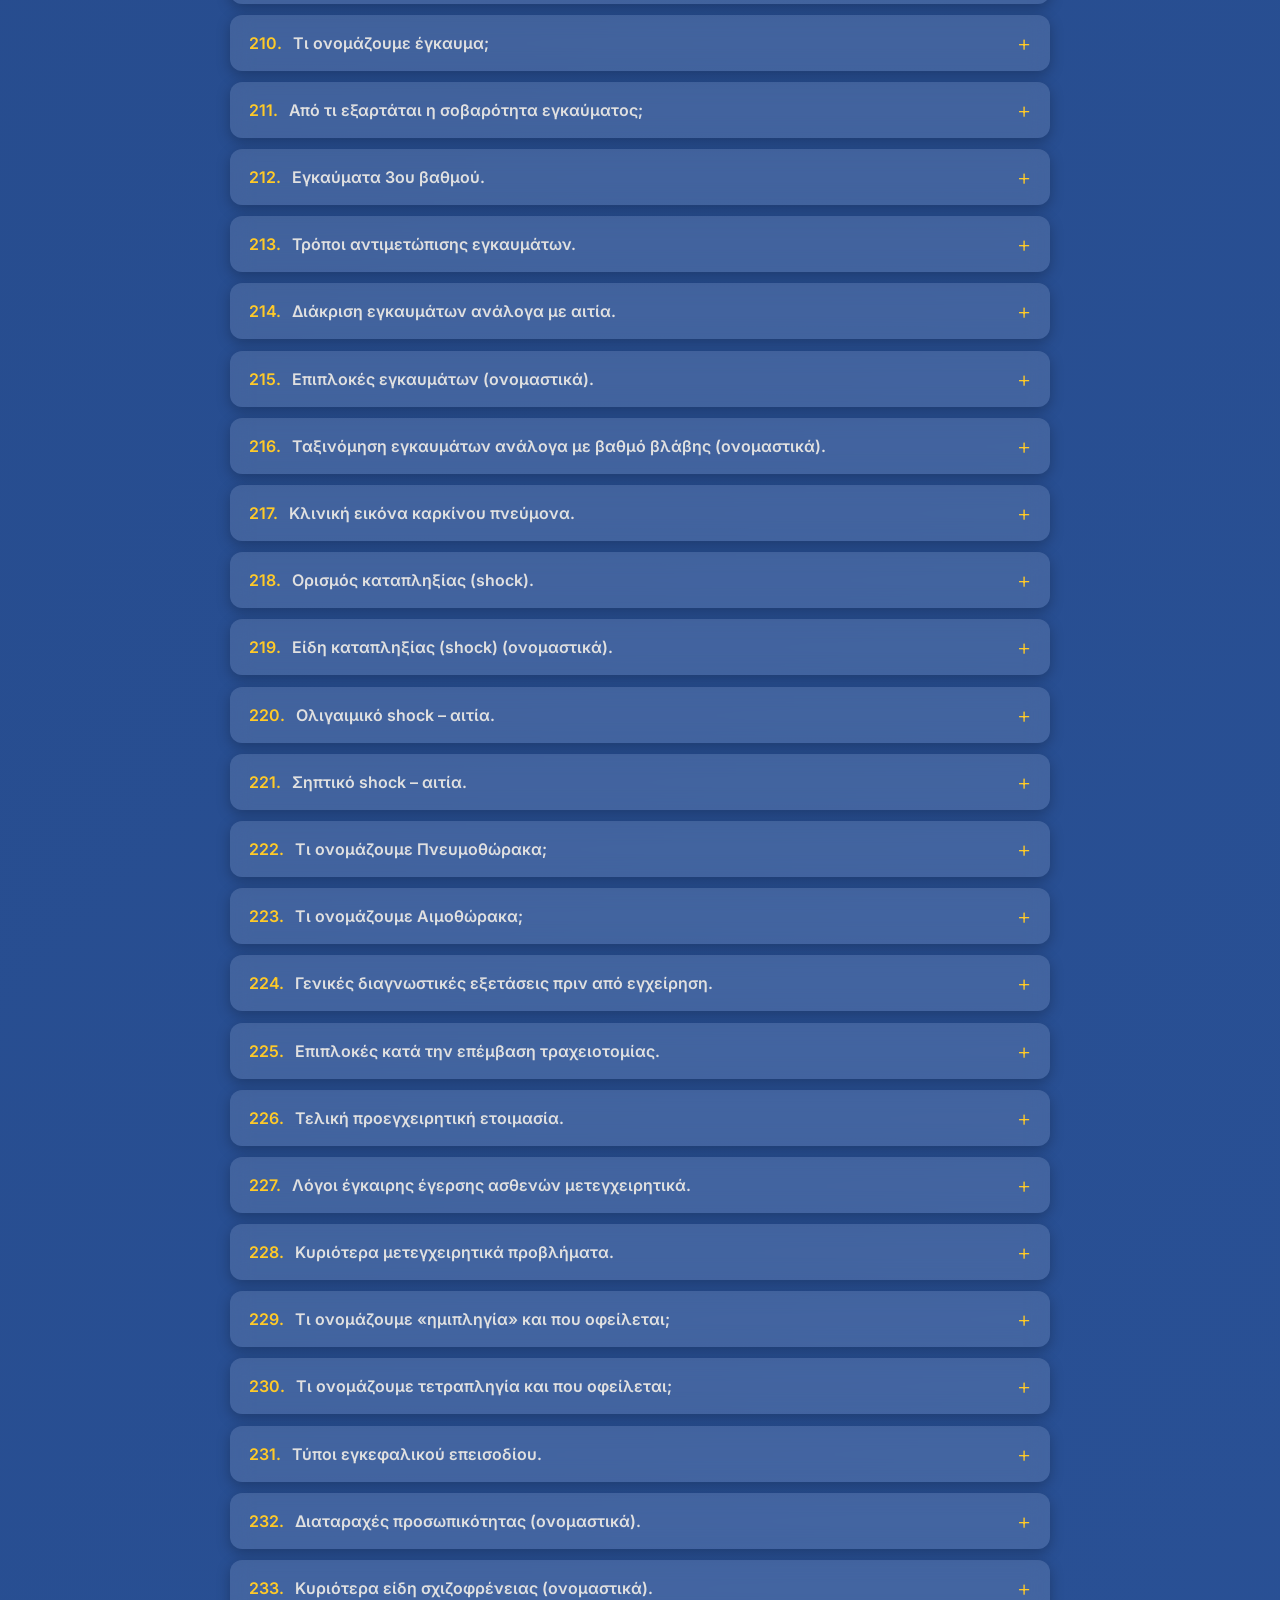
==== commit b56a3127: "Add files via upload" ====
--- a/index.html
+++ b/index.html
@@ -16,6 +16,14 @@
     <h1>Ομάδα Α – Ερωτήσεις &amp; Απαντήσεις</h1>
     <p class="subtitle">Βοηθός Νοσηλευτικής – Γενικής Νοσηλείας</p>
   </header>
+  <div class="disclaimer">
+    <div class="disclaimer-icon">⚠️</div>
+    <div class="disclaimer-body">
+      <div class="disclaimer-title">Σημαντική Σημείωση</div>
+      <p style="margin:0 0 0.5rem">Το περιεχόμενο της πλατφόρμας <strong>παράγεται με χρήση Τεχνητής Νοημοσύνης (AI)</strong> και <strong>δεν βασίζεται σε επίσημα εγχειρίδια</strong> ή έγκριση από πιστοποιημένους εκπαιδευτές ή τον ΕΟΠΠΕΠ.</p>
+      <p style="margin:0">Το περιεχόμενο παρέχεται <strong>αποκλειστικά ως βοήθημα μελέτης</strong> και <strong>δεν υποκαθιστά</strong> την εκπαιδευτική διαδικασία που προσφέρεται από ΙΕΚ ή άλλους επίσημους φορείς.</p>
+    </div>
+  </div>
   <main id="qa"></main>
 
   <div class="bmc-wrapper" id="bmcWrapper">
@@ -23,7 +31,7 @@
       ☕ Αν σου φάνηκε χρήσιμη η σελίδα, κέρασέ με έναν καφέ!
       <button class="bmc-close" id="bmcClose" title="Κλείσιμο">✕</button>
     </div>
-    <a href="https://www.buymeacoffee.com/YOUR_USERNAME" target="_blank" rel="noopener" class="bmc-btn">
+    <a href="https://www.buymeacoffee.com/markes12" target="_blank" rel="noopener" class="bmc-btn">
       <img src="https://cdn.buymeacoffee.com/buttons/bmc-new-btn-logo.svg" alt="Buy me a coffee">
       Buy me a coffee
     </a>
--- a/style.css
+++ b/style.css
@@ -177,6 +177,47 @@
   color: var(--accent);
   font-size: 1rem;
   margin-top: 2rem;
+}
+
+/* ── Disclaimer ── */
+.disclaimer {
+  width: 90%;
+  max-width: 820px;
+  background: #fffbe6;
+  border: 1.5px solid #ffe082;
+  border-radius: 12px;
+  padding: 1rem 1.2rem;
+  margin: 0 auto 1.5rem;
+  display: flex;
+  gap: 0.9rem;
+  align-items: flex-start;
+  box-shadow: 0 2px 8px rgba(0,0,0,0.08);
+}
+
+.disclaimer-icon {
+  font-size: 1.3rem;
+  flex-shrink: 0;
+  margin-top: 2px;
+}
+
+.disclaimer-body {
+  color: #4a3800;
+  font-size: 0.88rem;
+  line-height: 1.6;
+}
+
+.disclaimer-body strong {
+  font-weight: 700;
+}
+
+.disclaimer-title {
+  font-weight: 700;
+  font-size: 0.95rem;
+  margin-bottom: 0.5rem;
+  color: #333;
+  display: flex;
+  align-items: center;
+  gap: 0.4rem;
 }
 
 /* ── Buy Me a Coffee ── */
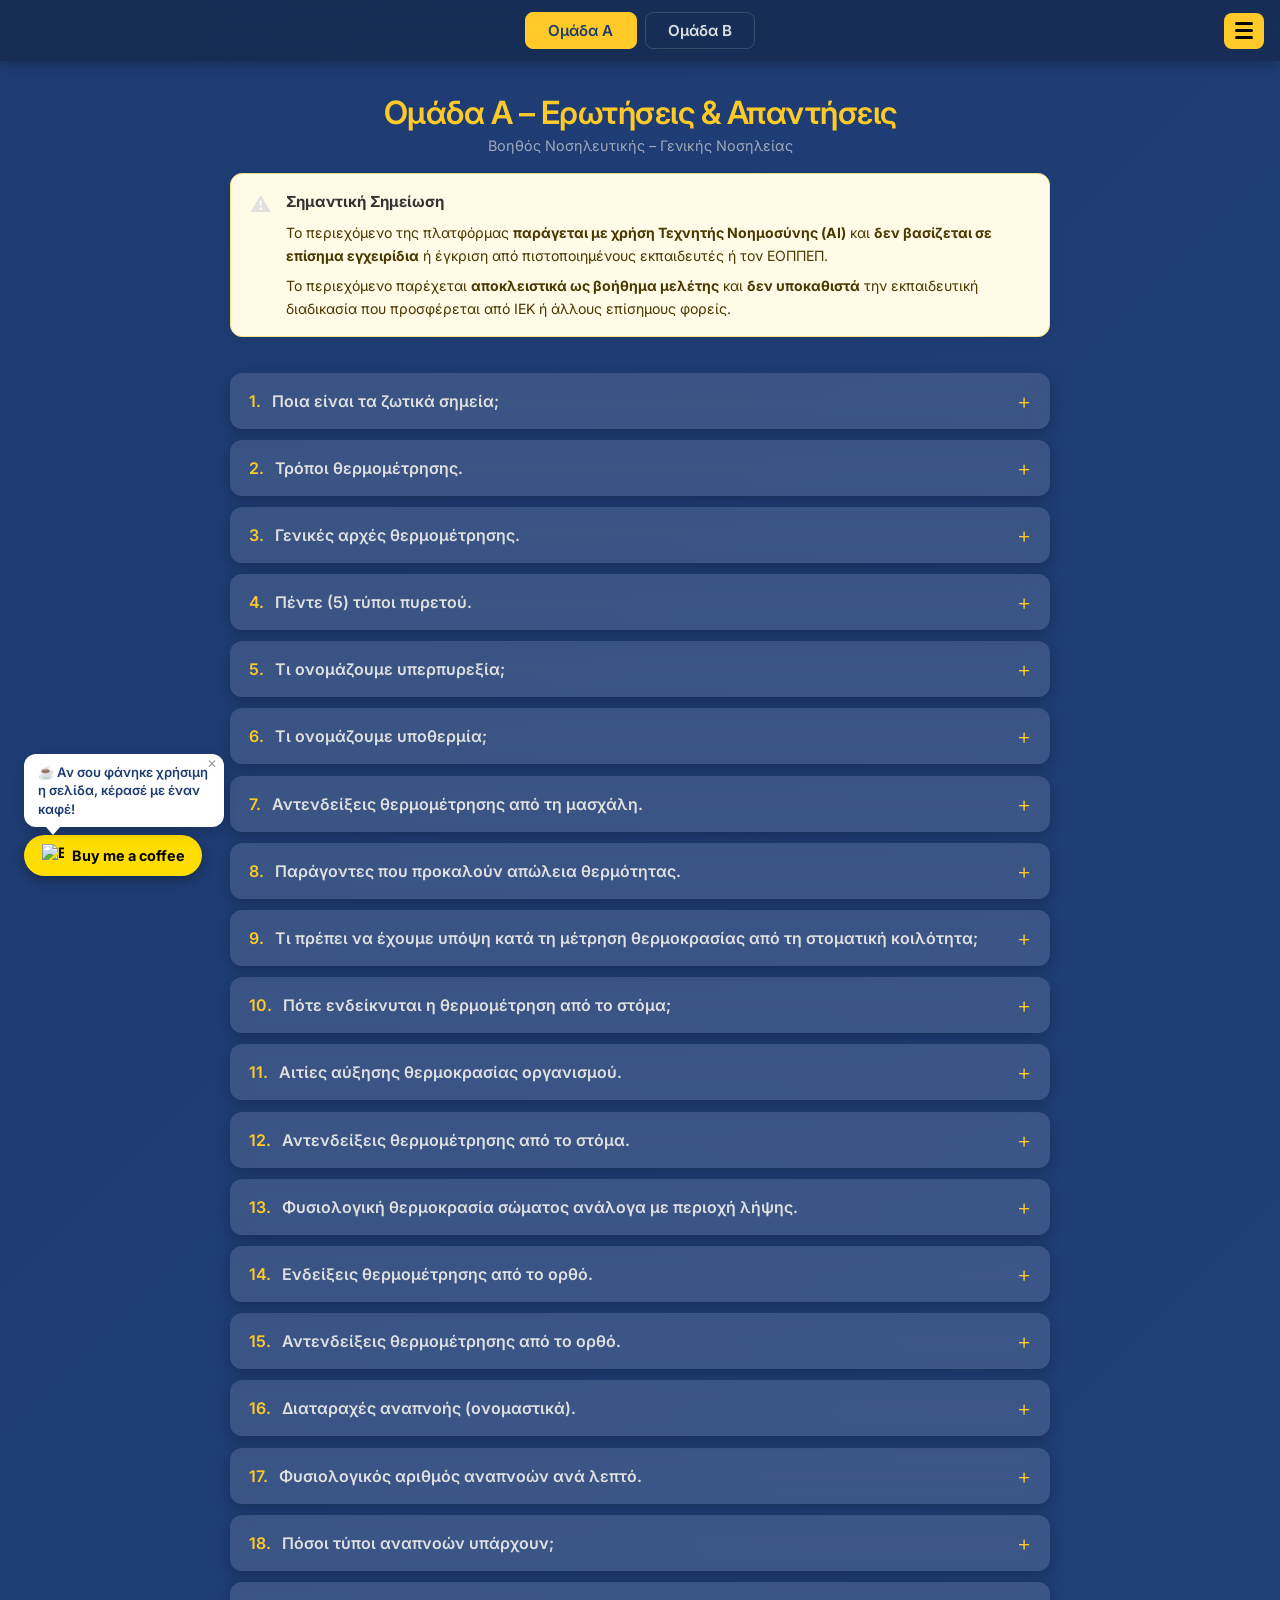
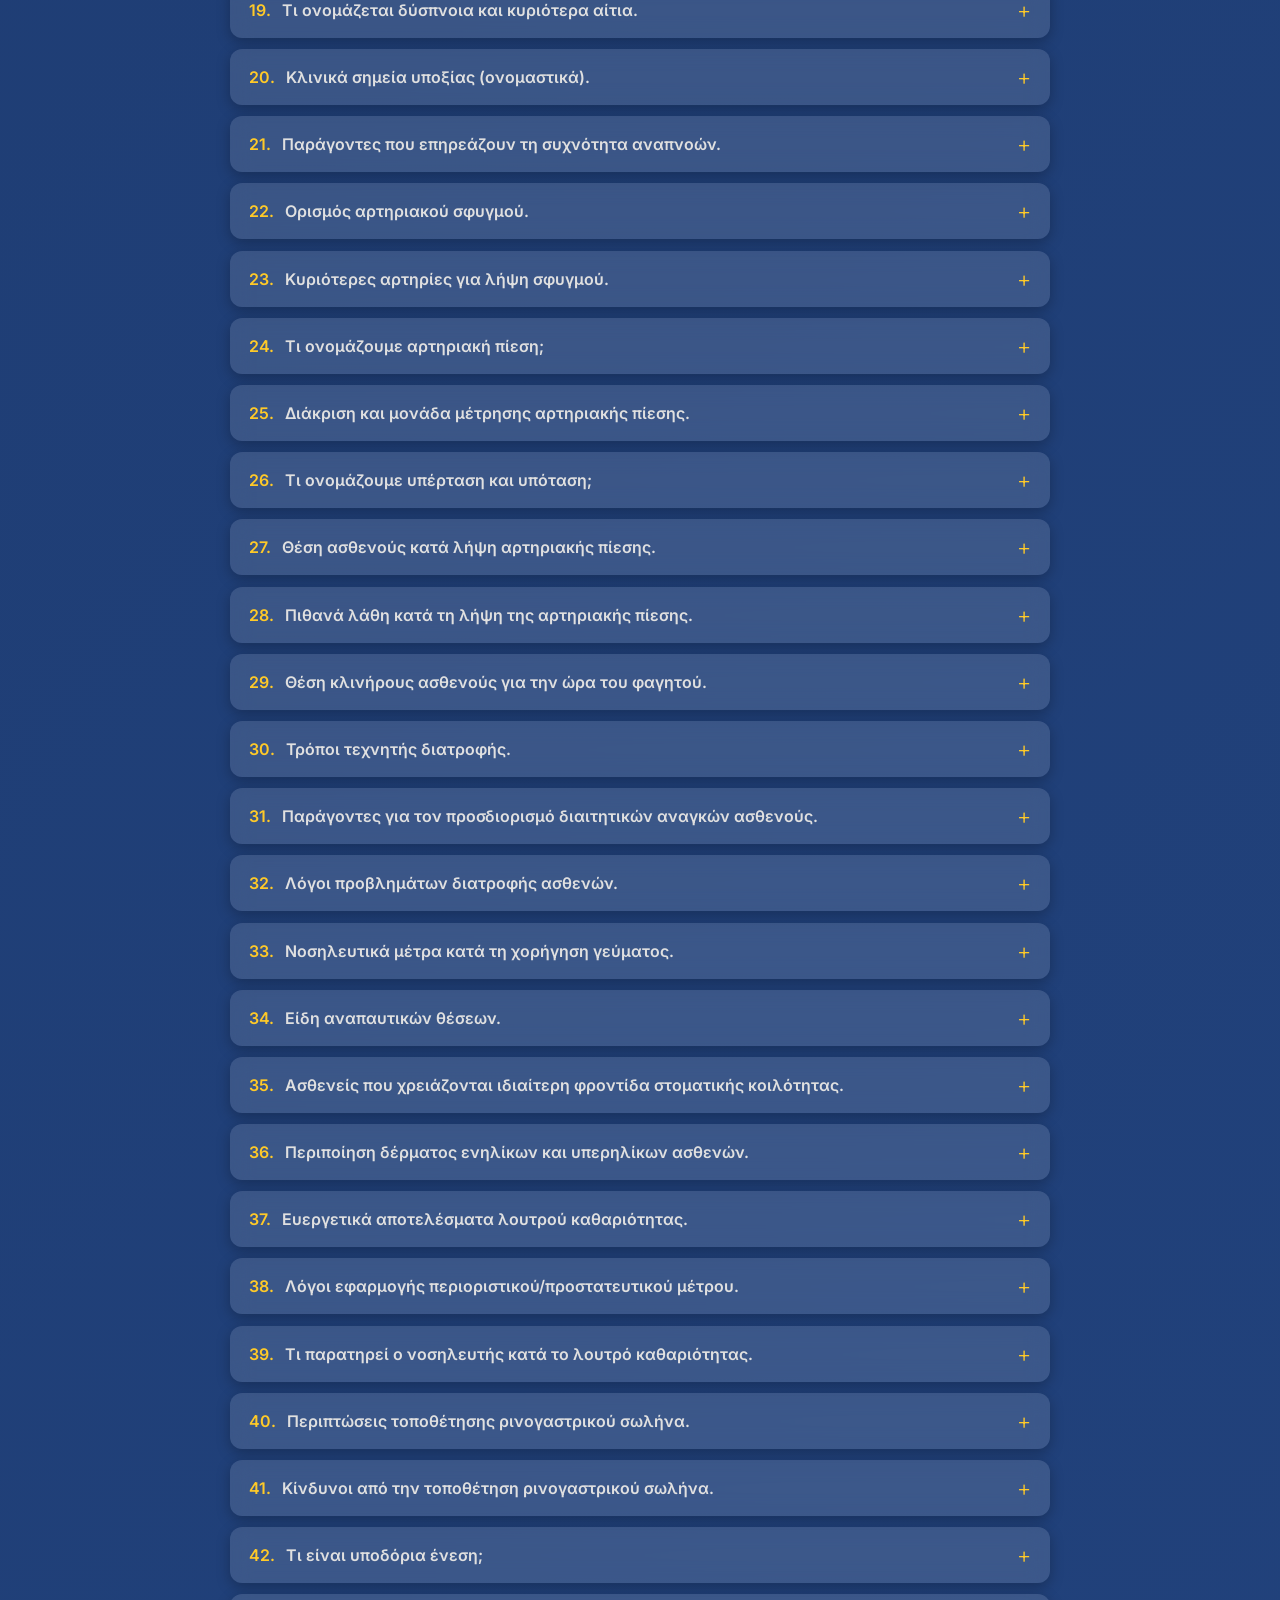
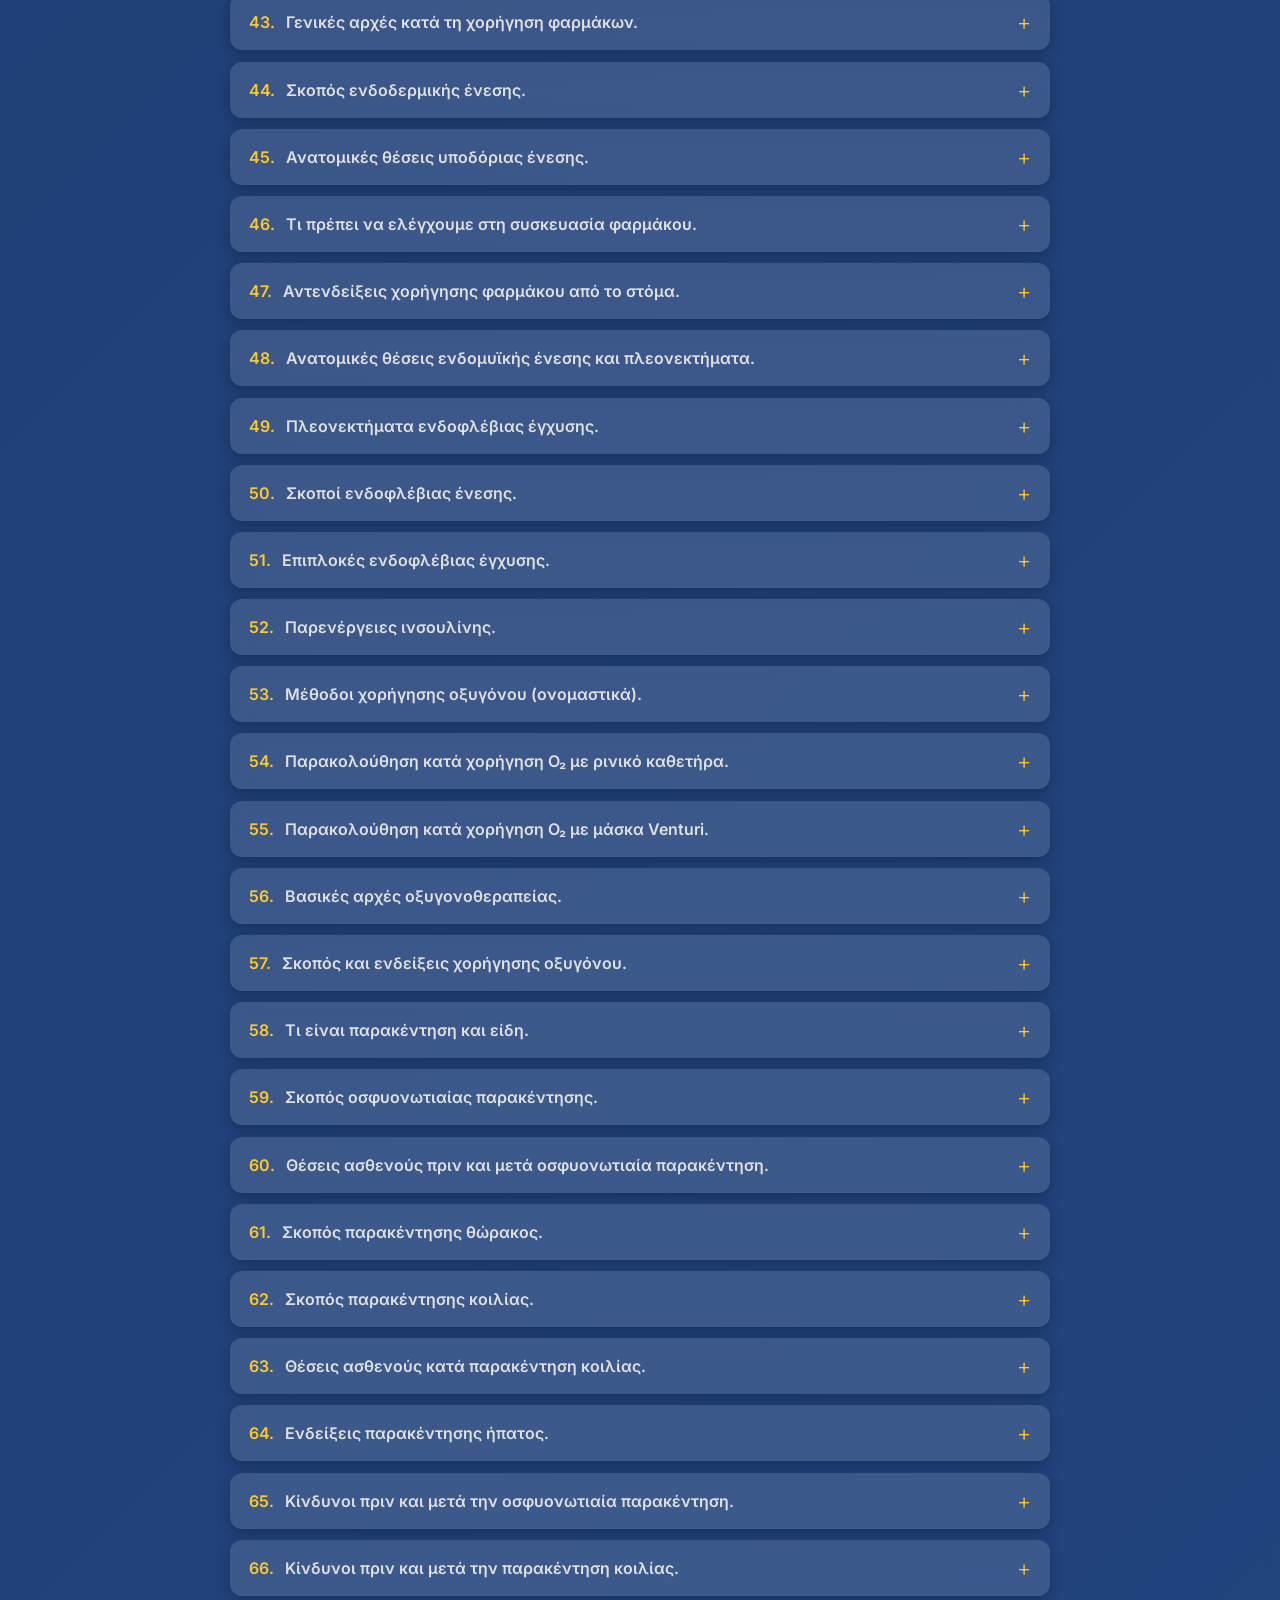
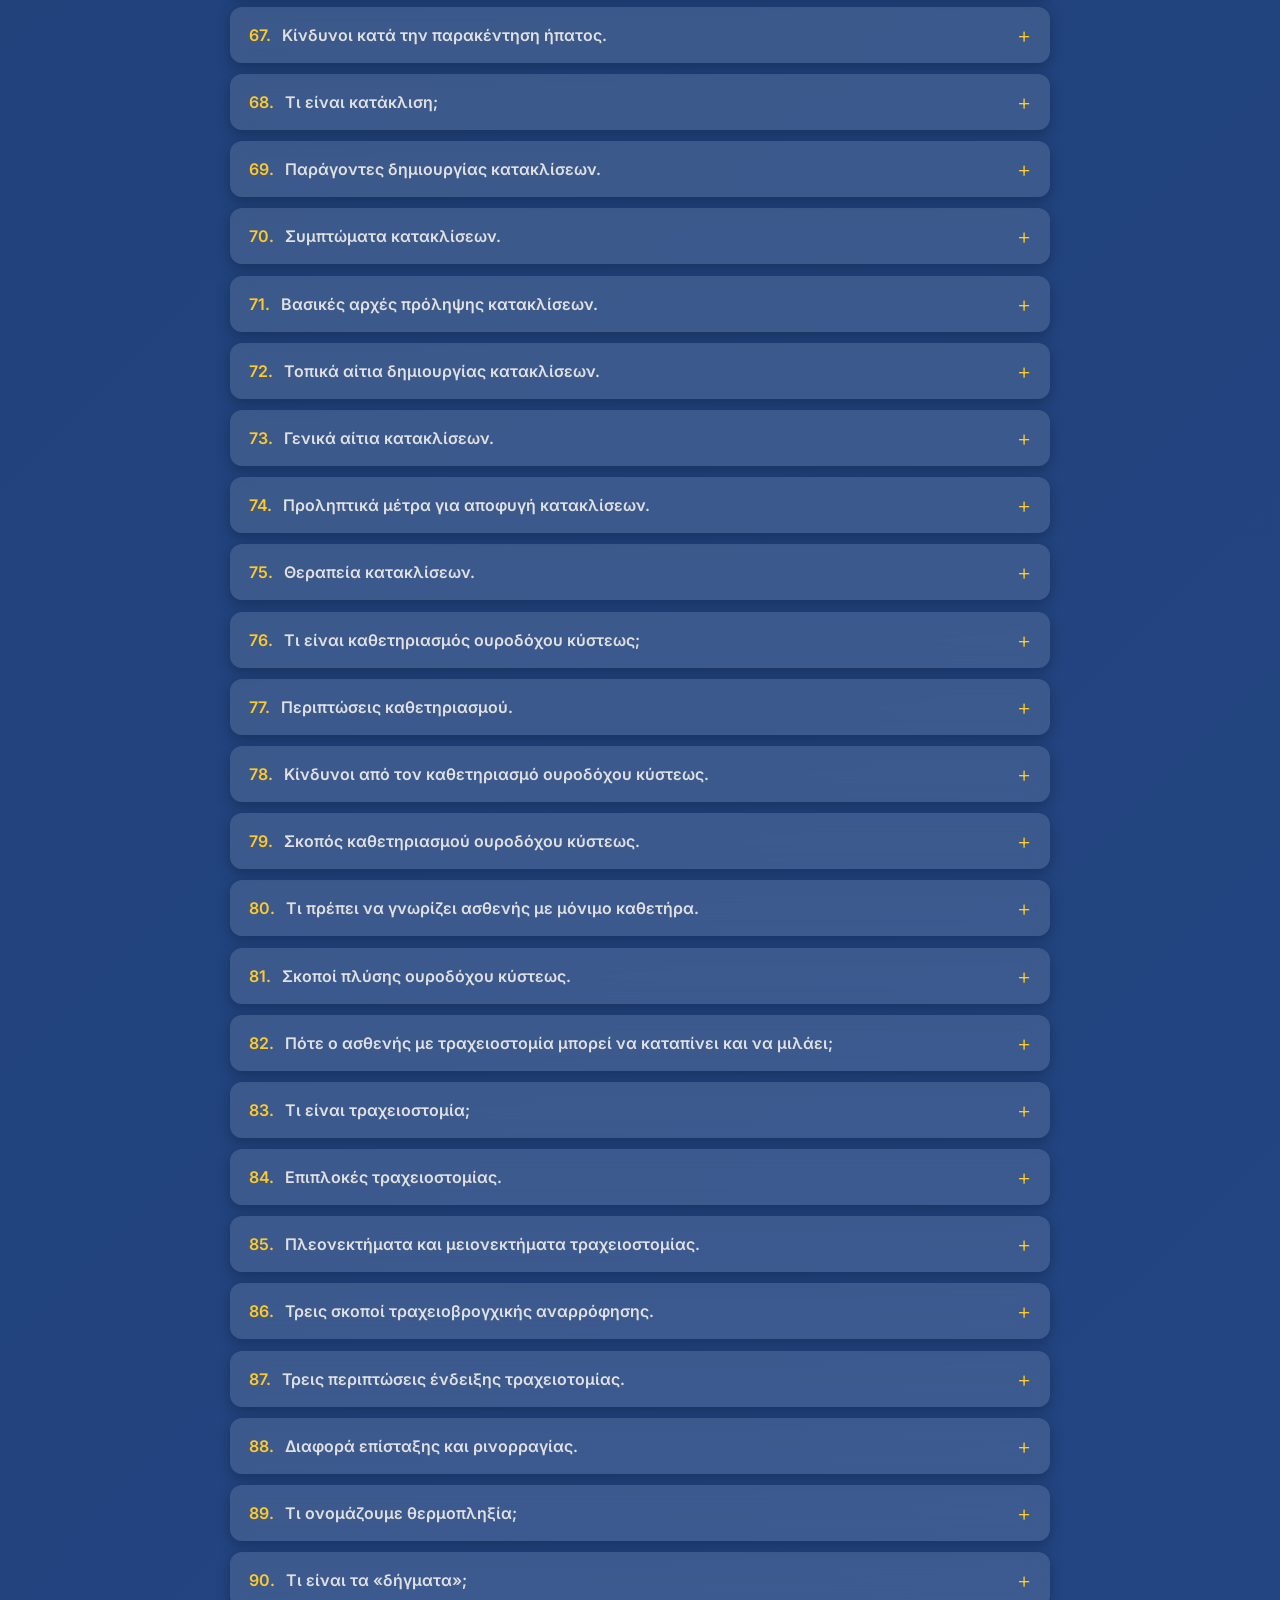
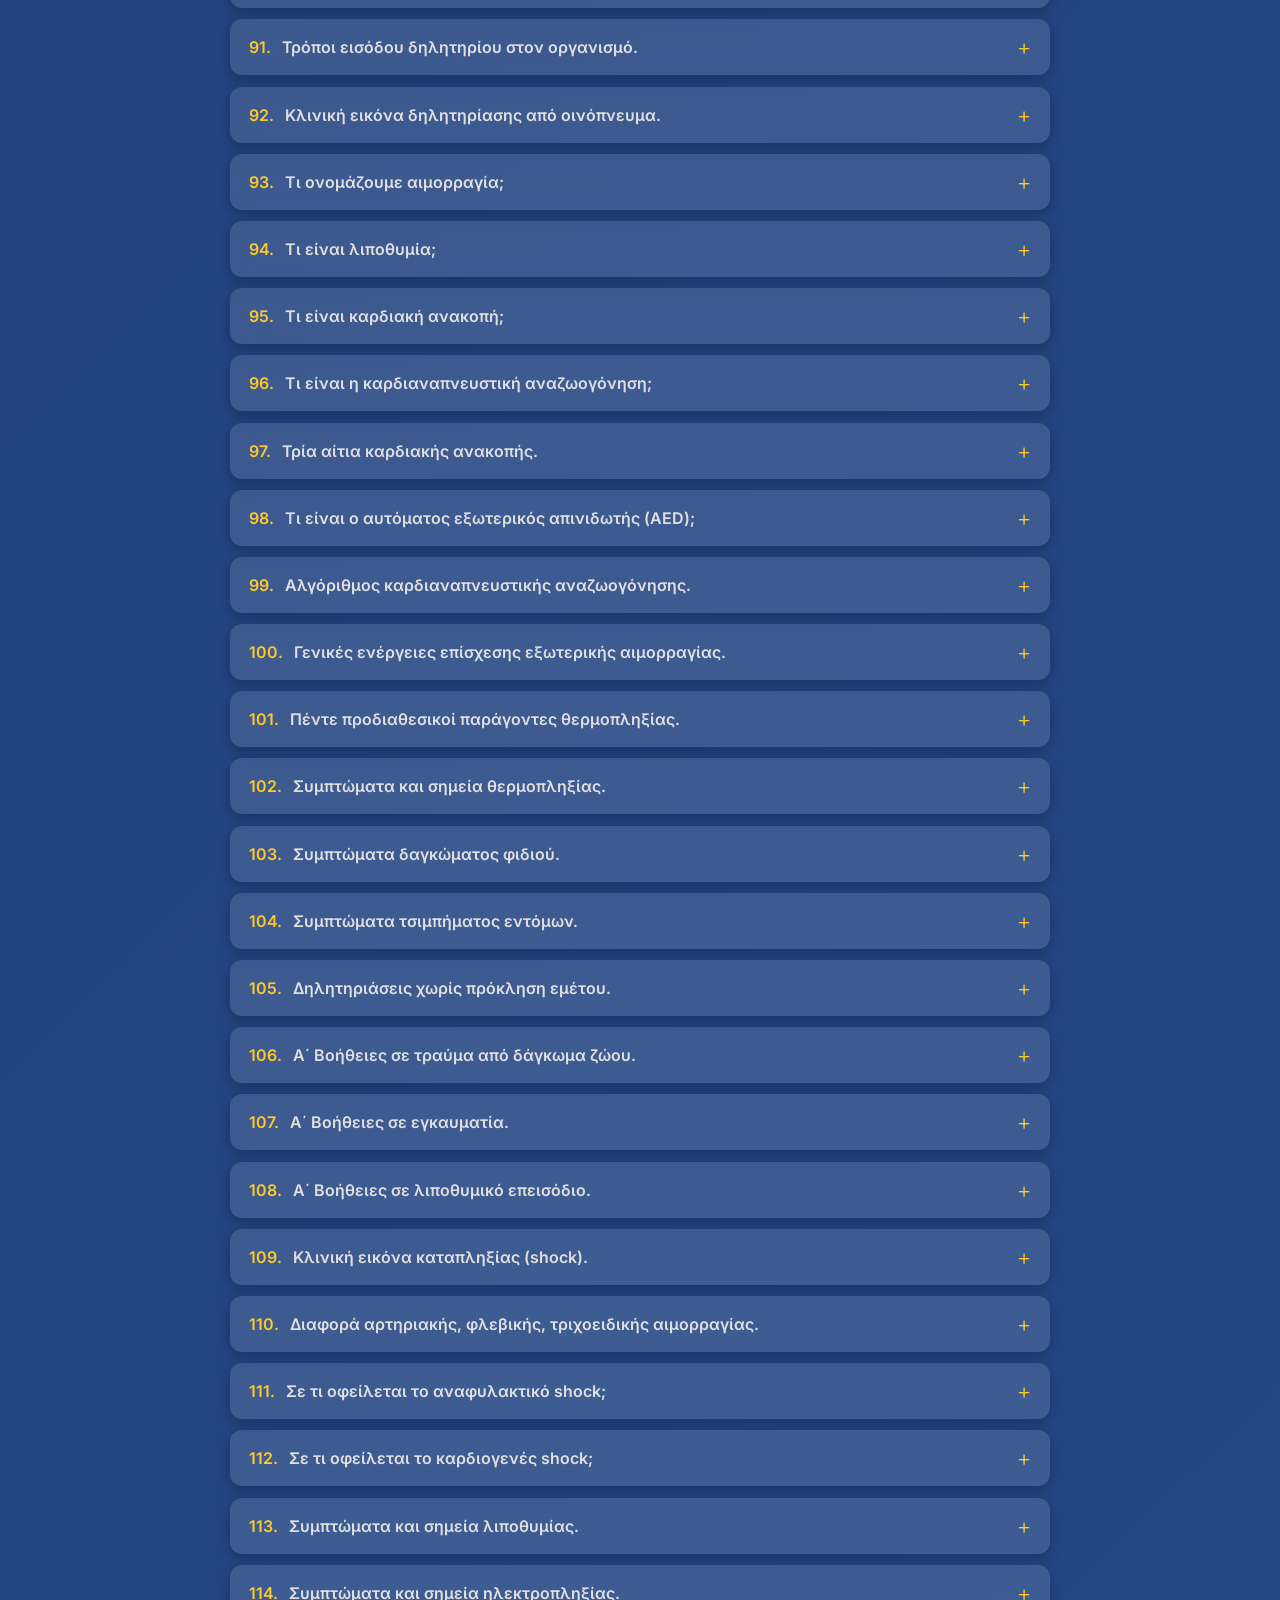
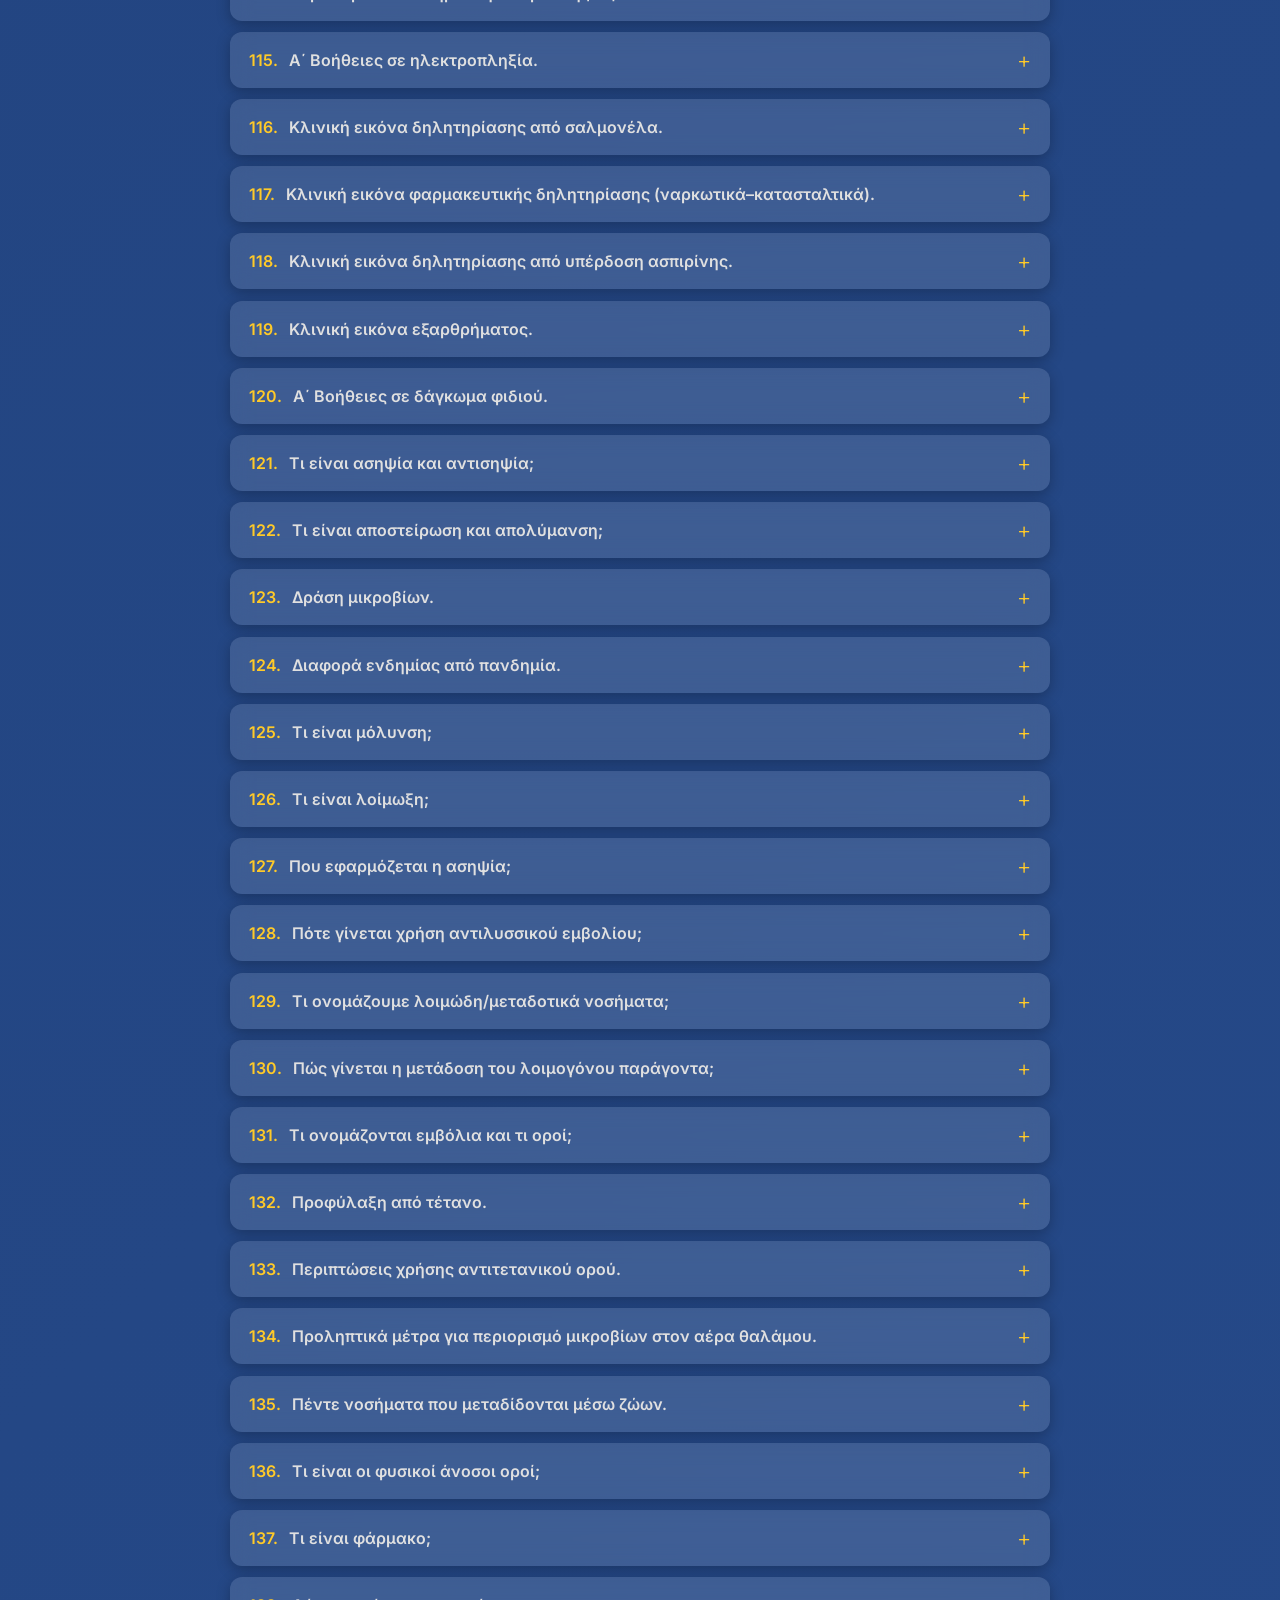
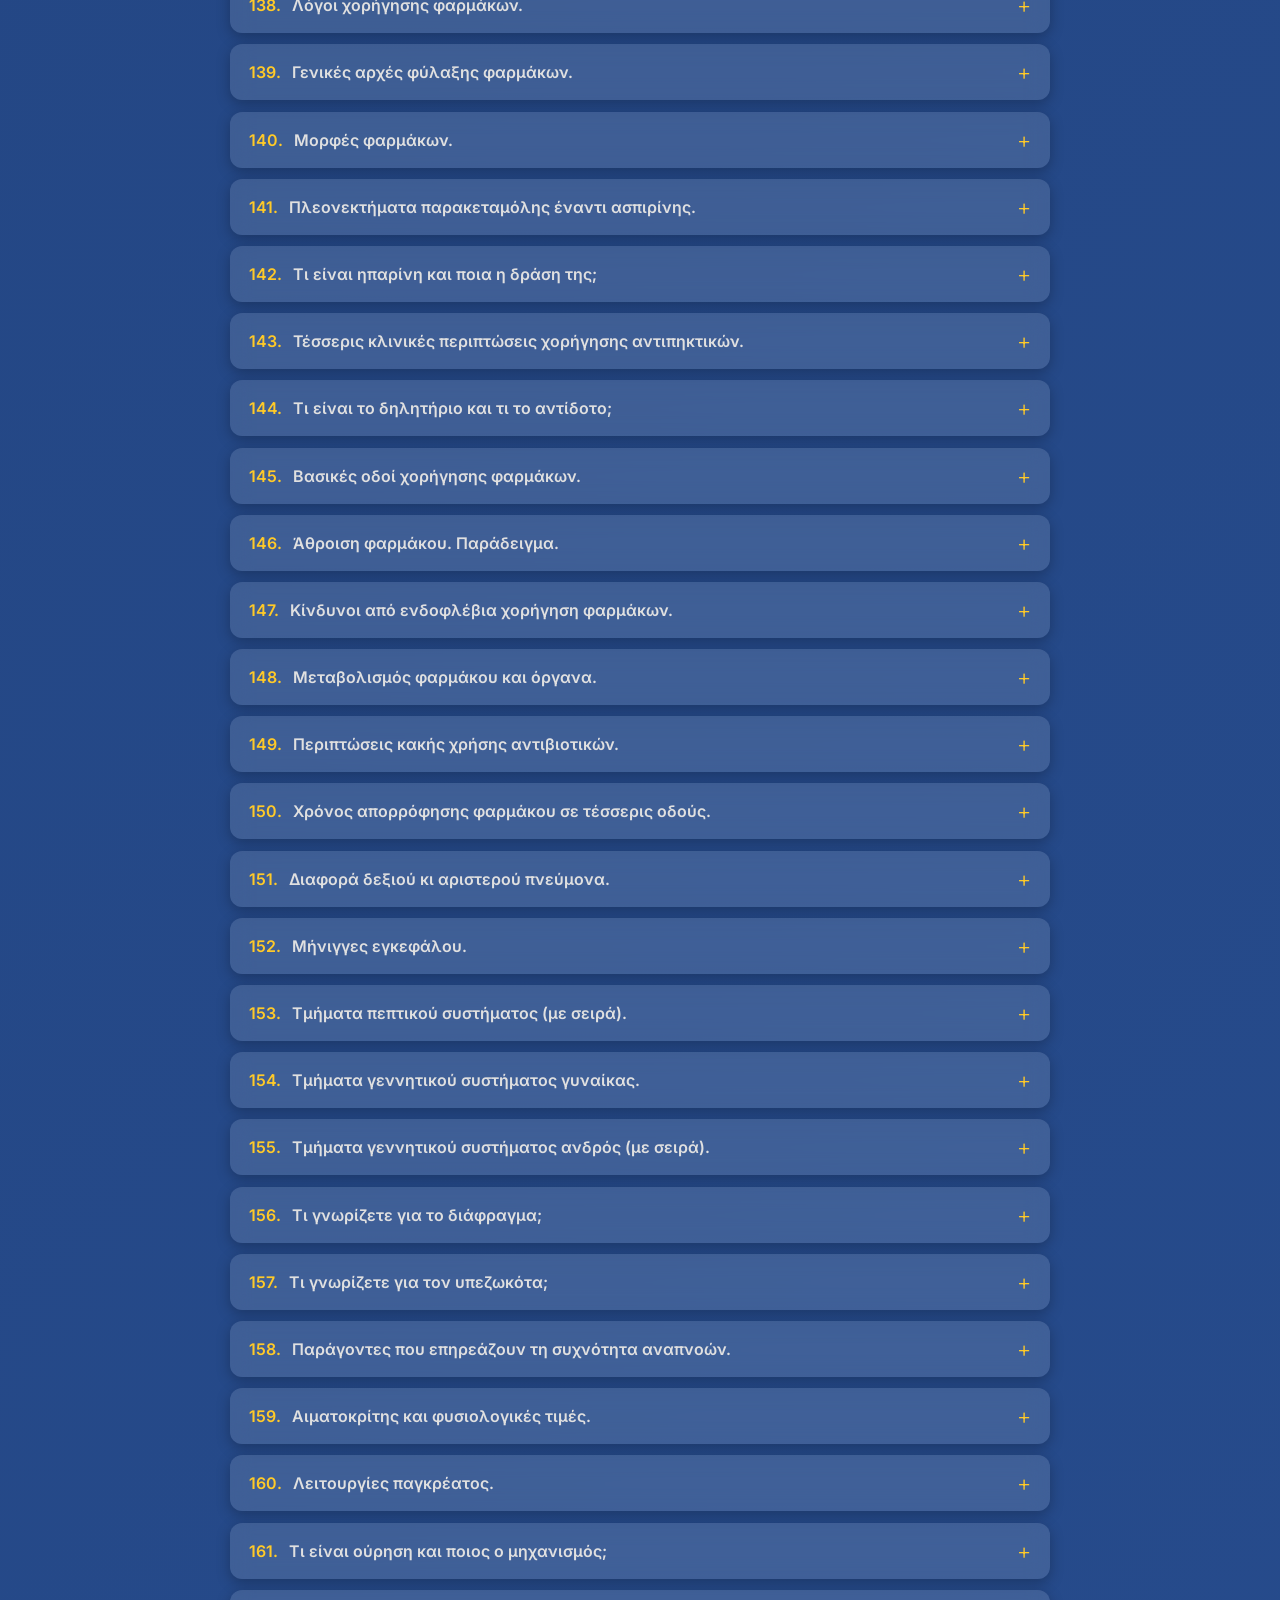
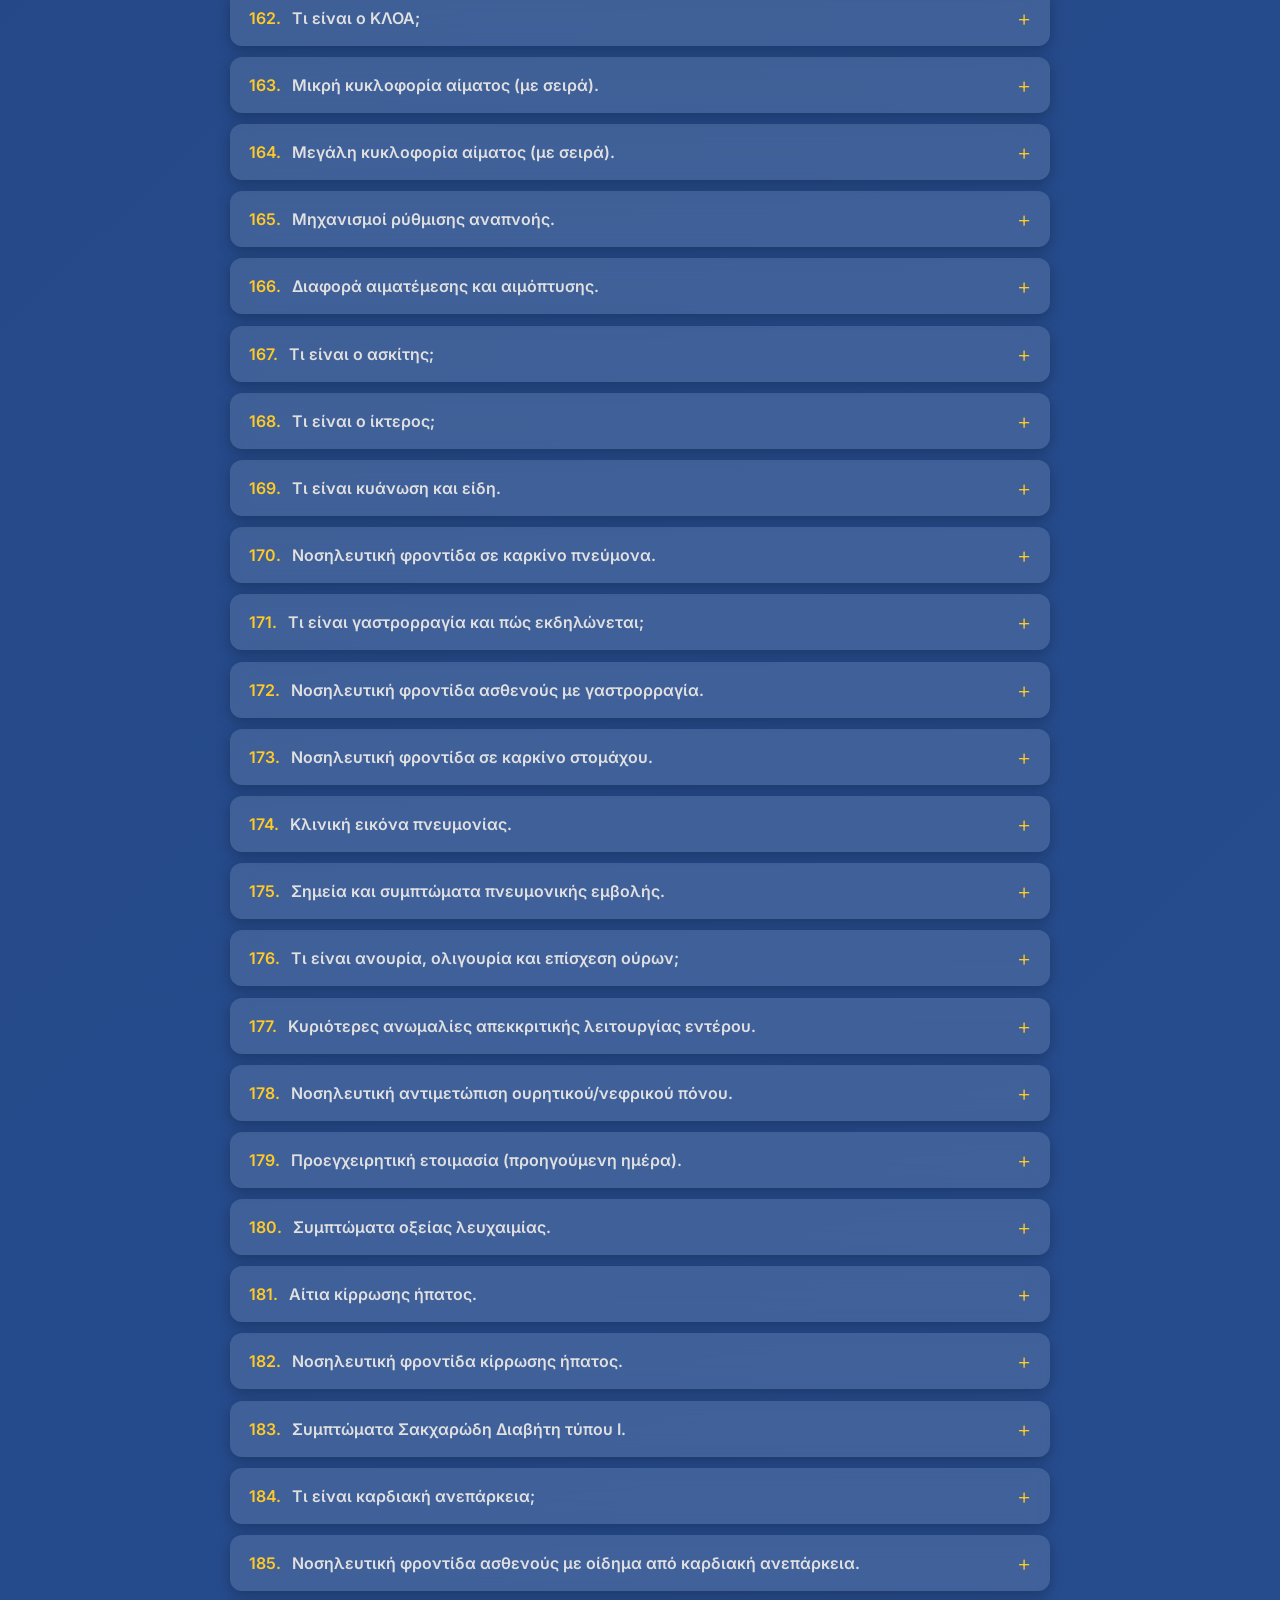
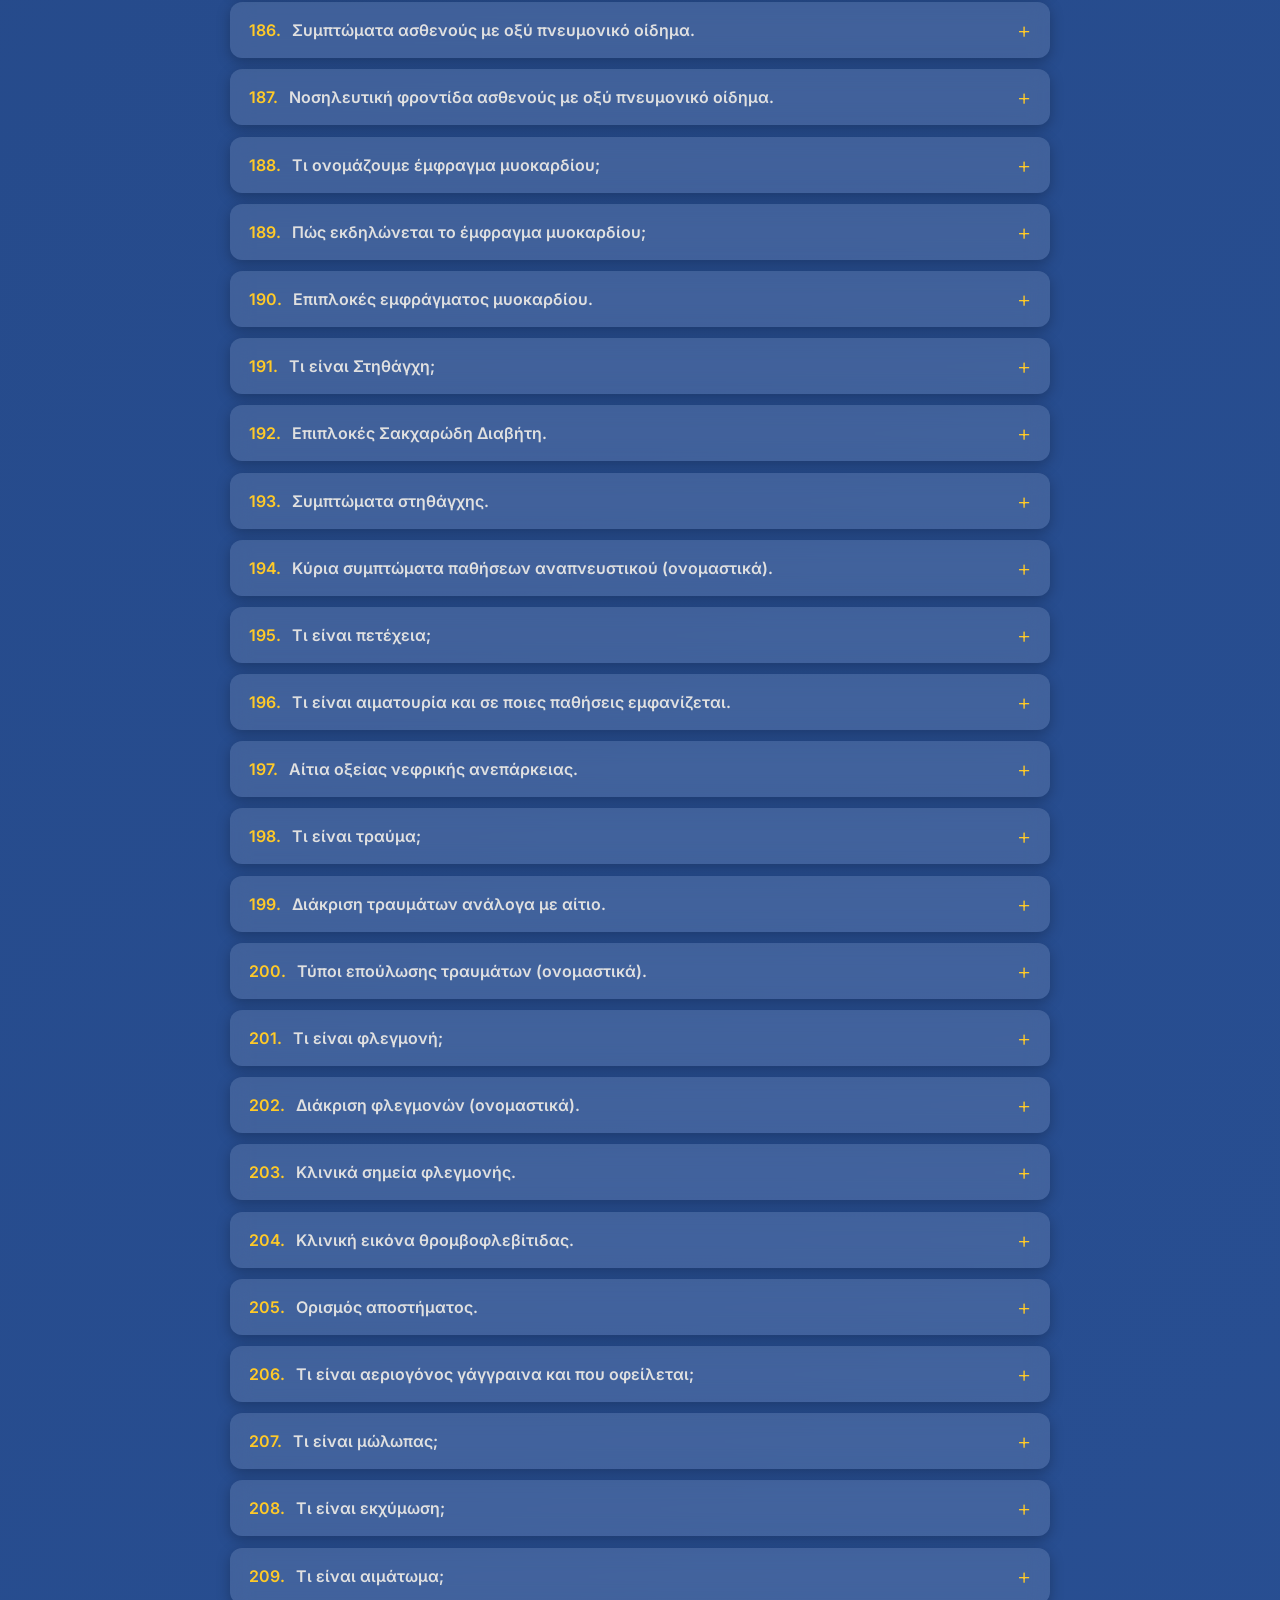
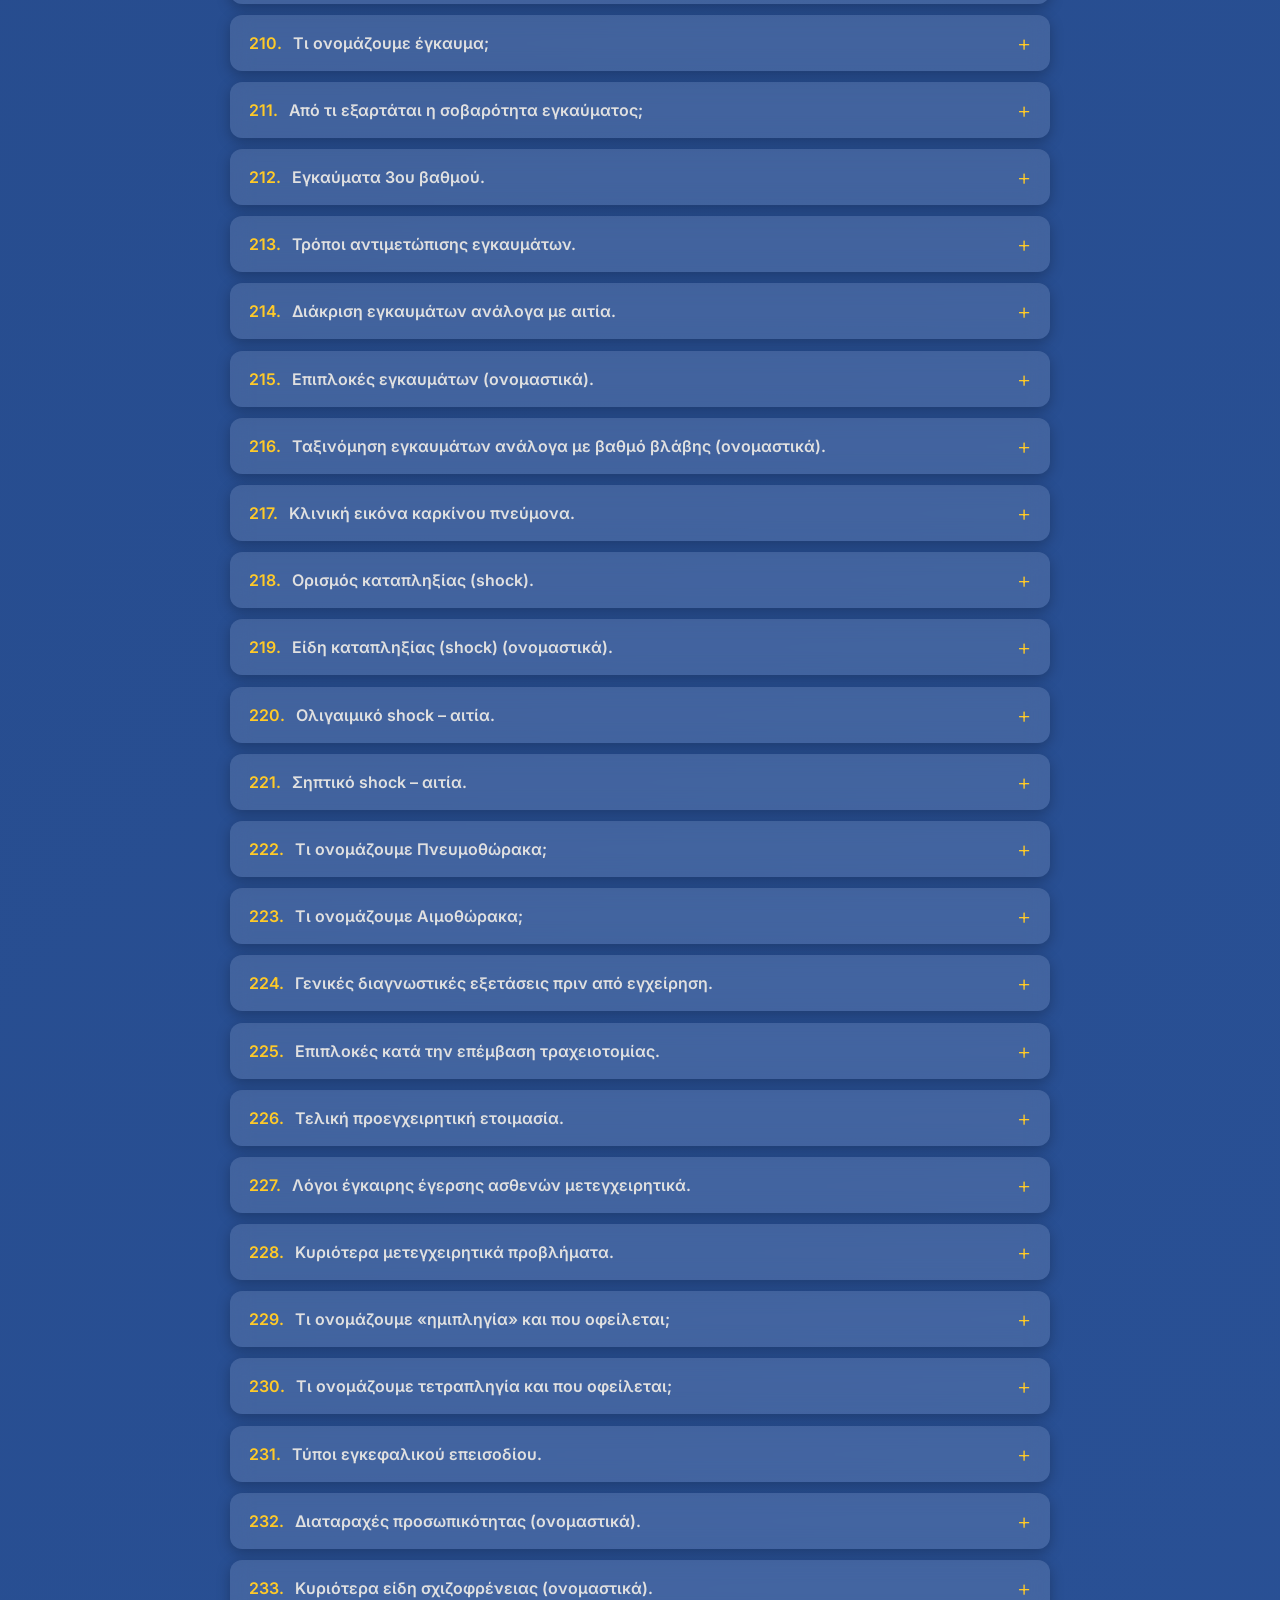
==== commit 1133f0fa: "Add files via upload" ====
--- a/index.html
+++ b/index.html
@@ -9,8 +9,19 @@
 </head>
 <body>
   <nav>
-    <a href="index.html" class="active">Ομάδα Α</a>
-    <a href="group_b.html">Ομάδα Β</a>
+    <div></div>
+    <div class="nav-center">
+      <a href="index.html" class="active">Ομάδα Α</a>
+      <a href="group_b.html">Ομάδα Β</a>
+    </div>
+    <div class="nav-right">
+      <button class="nav-menu-btn" id="menuBtn" aria-label="Μενού">
+        <span></span><span></span><span></span>
+      </button>
+      <div class="nav-dropdown" id="navDropdown">
+        <a href="46_BOHTHOS_NOSHLEYTIKHS_GENIKHS_NOSHLEIAS.pdf" target="_blank" rel="noopener">Κατάλογος Ερωτήσεων ΕΟΠΠΕΠ</a>
+      </div>
+    </div>
   </nav>
   <header>
     <h1>Ομάδα Α – Ερωτήσεις &amp; Απαντήσεις</h1>
@@ -31,7 +42,7 @@
       ☕ Αν σου φάνηκε χρήσιμη η σελίδα, κέρασέ με έναν καφέ!
       <button class="bmc-close" id="bmcClose" title="Κλείσιμο">✕</button>
     </div>
-    <a href="https://www.buymeacoffee.com/markes12" target="_blank" rel="noopener" class="bmc-btn">
+    <a href="https://www.buymeacoffee.com/YOUR_USERNAME" target="_blank" rel="noopener" class="bmc-btn">
       <img src="https://cdn.buymeacoffee.com/buttons/bmc-new-btn-logo.svg" alt="Buy me a coffee">
       Buy me a coffee
     </a>
@@ -43,5 +54,16 @@
   </script>
 
   <script src="script_a.js" defer></script>
+  <script>
+    const btn = document.getElementById('menuBtn');
+    const drop = document.getElementById('navDropdown');
+    btn.addEventListener('click', () => drop.classList.toggle('open'));
+    window.addEventListener('scroll', () => {
+      if (window.scrollY > 10) drop.classList.remove('open');
+    });
+    document.addEventListener('click', e => {
+      if (!btn.contains(e.target) && !drop.contains(e.target)) drop.classList.remove('open');
+    });
+  </script>
 </body>
 </html>
--- a/style.css
+++ b/style.css
@@ -27,14 +27,27 @@
   width: 100%;
   background: var(--nav-bg);
   backdrop-filter: blur(12px);
-  display: flex;
-  justify-content: center;
-  gap: 0.5rem;
+  display: grid;
+  grid-template-columns: 1fr auto 1fr;
+  align-items: center;
   padding: 0.75rem 1rem;
   position: sticky;
   top: 0;
   z-index: 100;
   box-shadow: 0 2px 12px rgba(0,0,0,0.3);
+  box-sizing: border-box;
+}
+
+.nav-center {
+  display: flex;
+  justify-content: center;
+  gap: 0.5rem;
+}
+
+.nav-right {
+  display: flex;
+  justify-content: flex-end;
+  position: relative;
 }
 
 nav a {
@@ -57,6 +70,64 @@
   background: var(--accent);
   color: #1e3c72;
   border-color: var(--accent);
+}
+
+/* ── Hamburger button ── */
+.nav-menu-btn {
+  background: var(--accent);
+  border: none;
+  border-radius: 8px;
+  padding: 0.45rem 0.7rem;
+  cursor: pointer;
+  display: flex;
+  flex-direction: column;
+  justify-content: center;
+  gap: 4px;
+  width: 40px;
+  height: 36px;
+}
+
+.nav-menu-btn span {
+  display: block;
+  width: 100%;
+  height: 3px;
+  background: #000;
+  border-radius: 2px;
+}
+
+/* ── Dropdown menu ── */
+.nav-dropdown {
+  display: none;
+  position: absolute;
+  top: calc(100% + 8px);
+  right: 0;
+  background: #cce8f4;
+  border: 1.5px solid #7ec8e3;
+  border-radius: 10px;
+  padding: 0.7rem 1rem;
+  min-width: 240px;
+  box-shadow: 0 6px 18px rgba(0,0,0,0.2);
+  z-index: 200;
+  white-space: nowrap;
+}
+
+.nav-dropdown.open { display: block; }
+
+.nav-dropdown a {
+  color: #000;
+  font-weight: 700;
+  font-size: 0.92rem;
+  text-decoration: underline;
+  border: none;
+  padding: 0;
+  background: transparent;
+  display: inline;
+}
+
+.nav-dropdown a:hover {
+  color: #1e3c72;
+  background: transparent;
+  border: none;
 }
 
 /* ── Header ── */
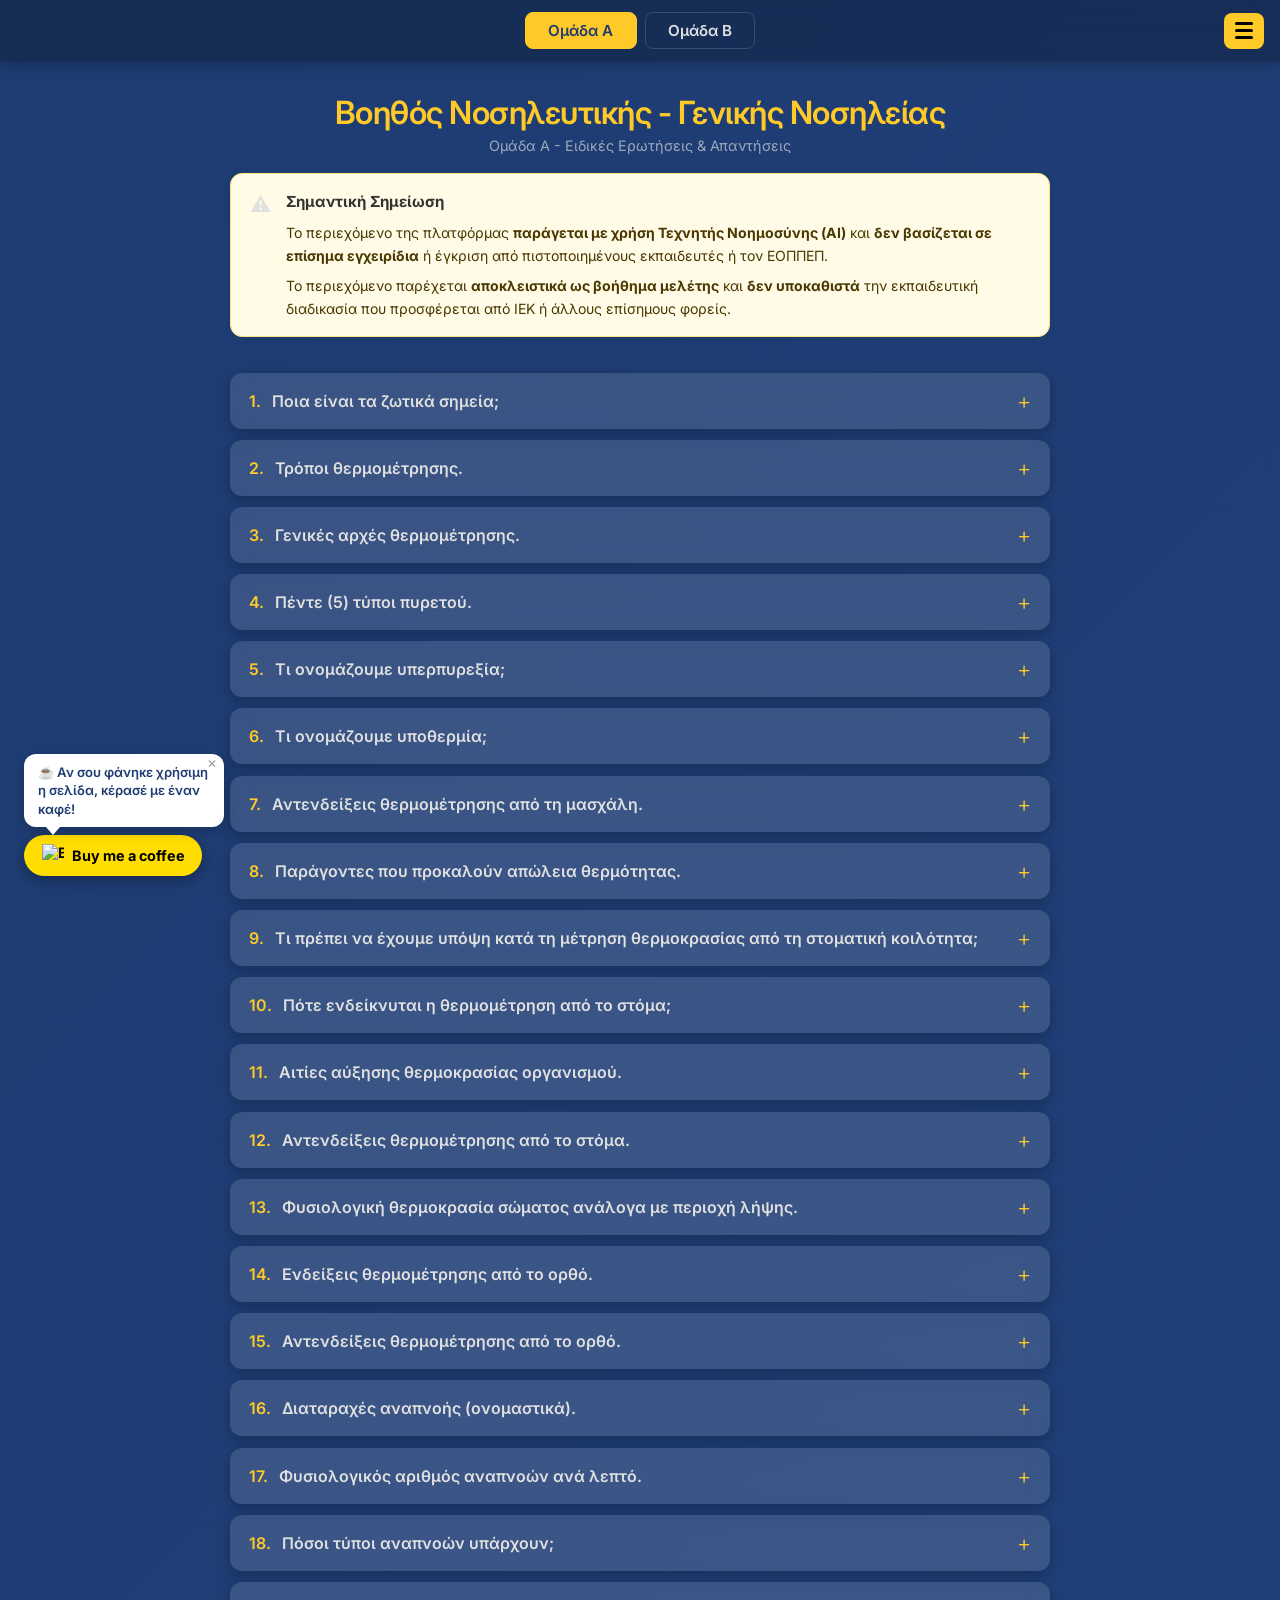
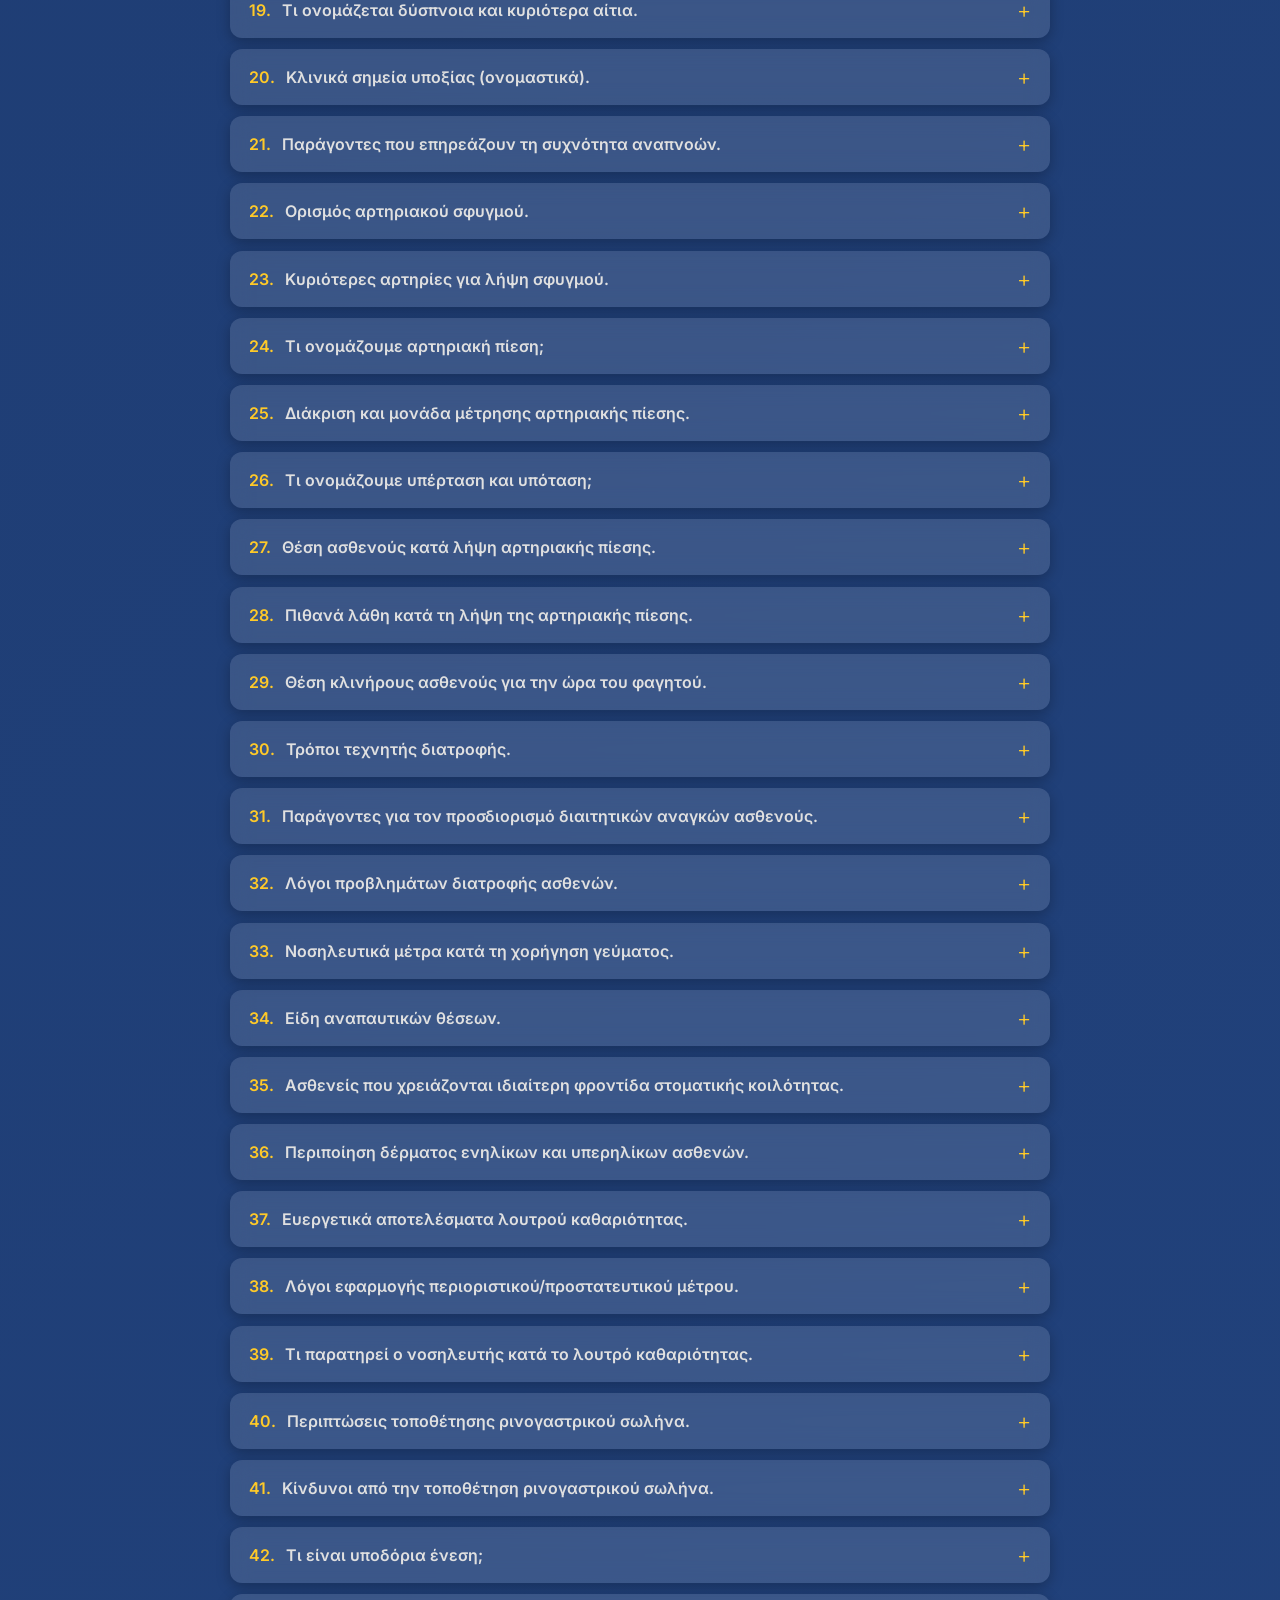
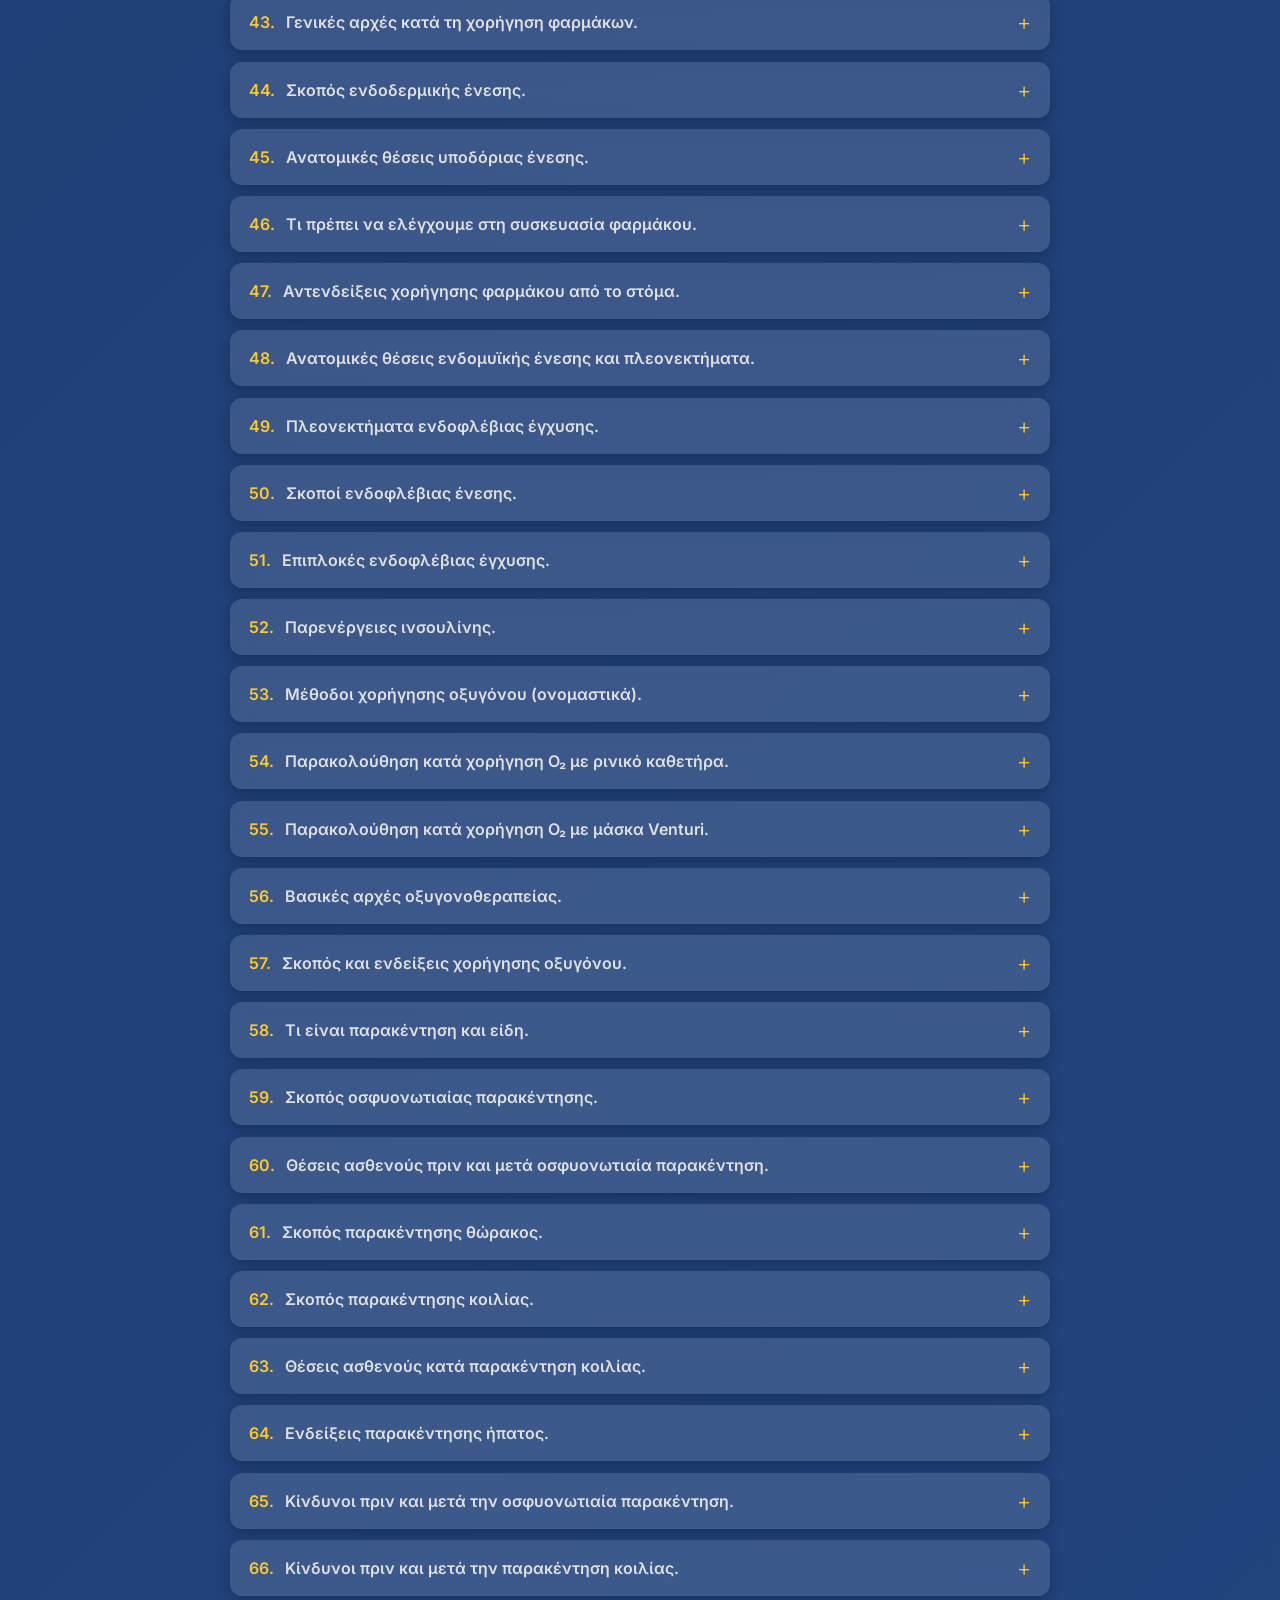
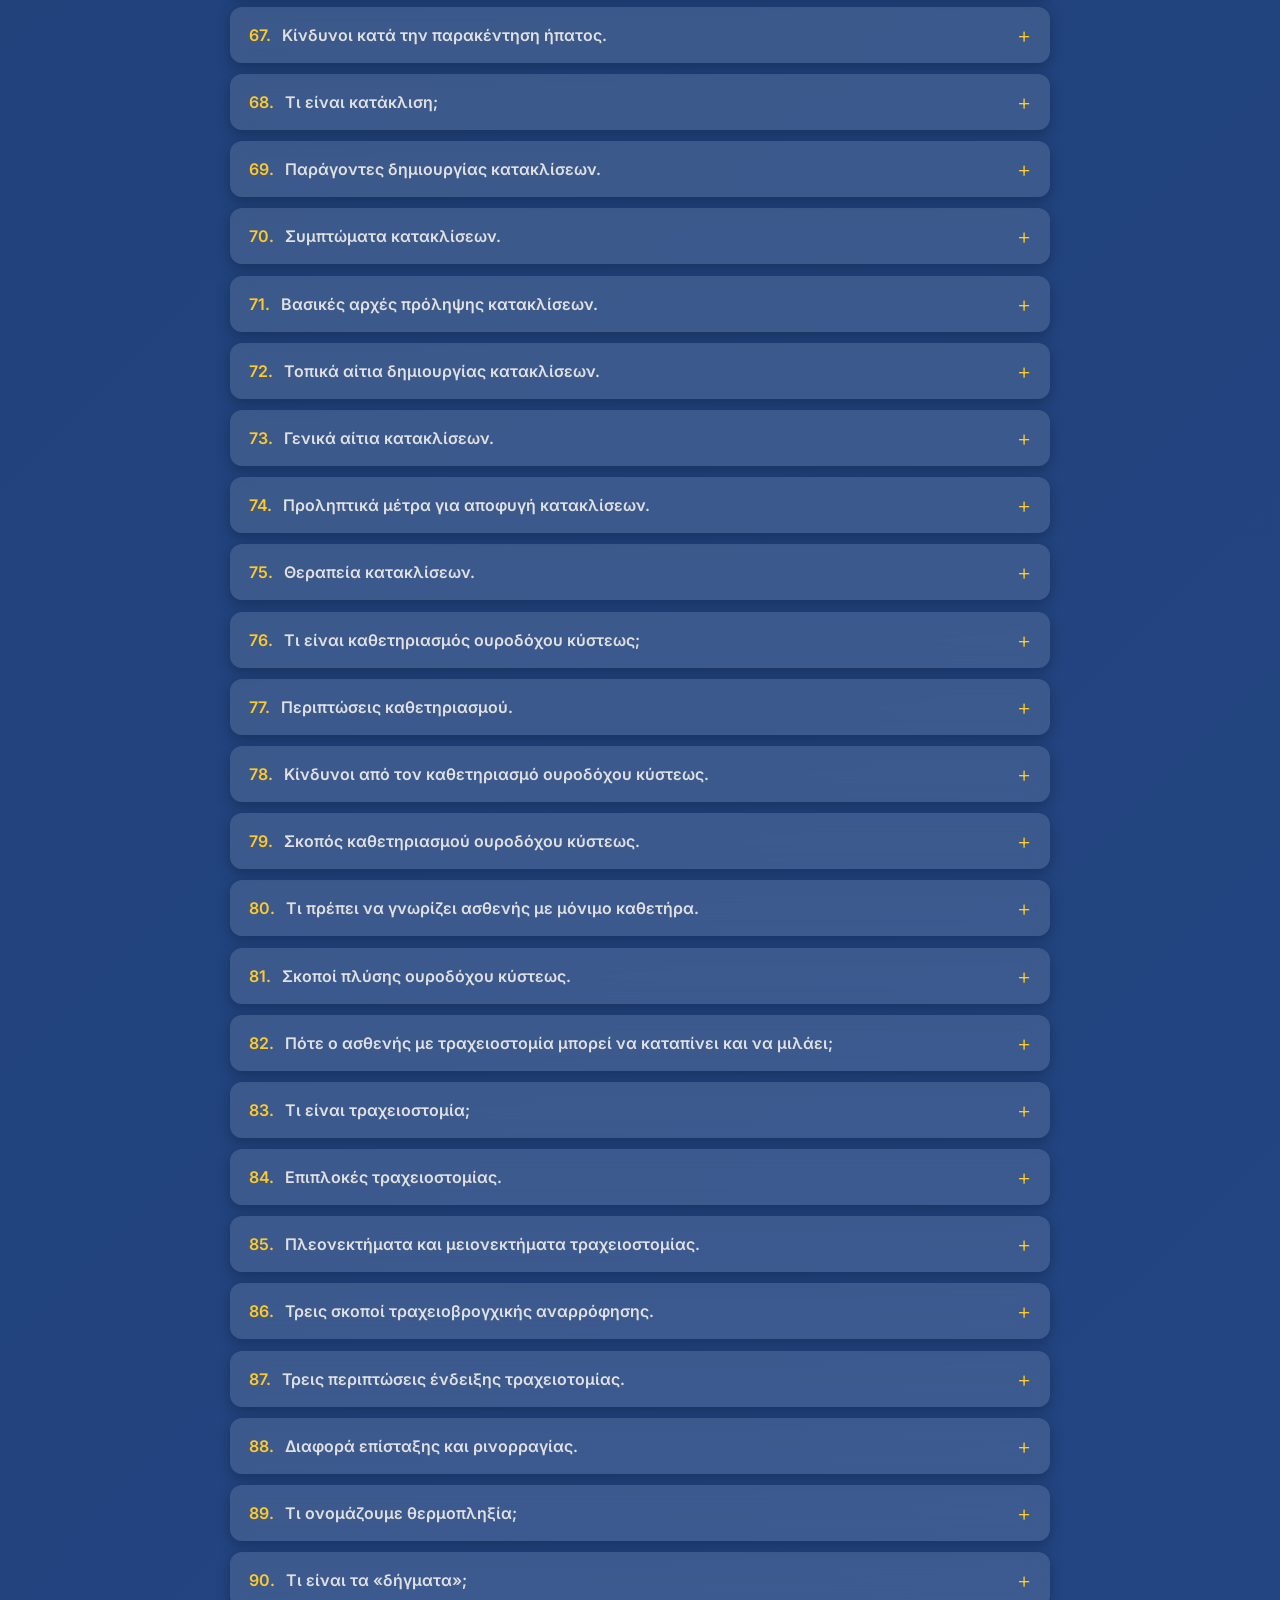
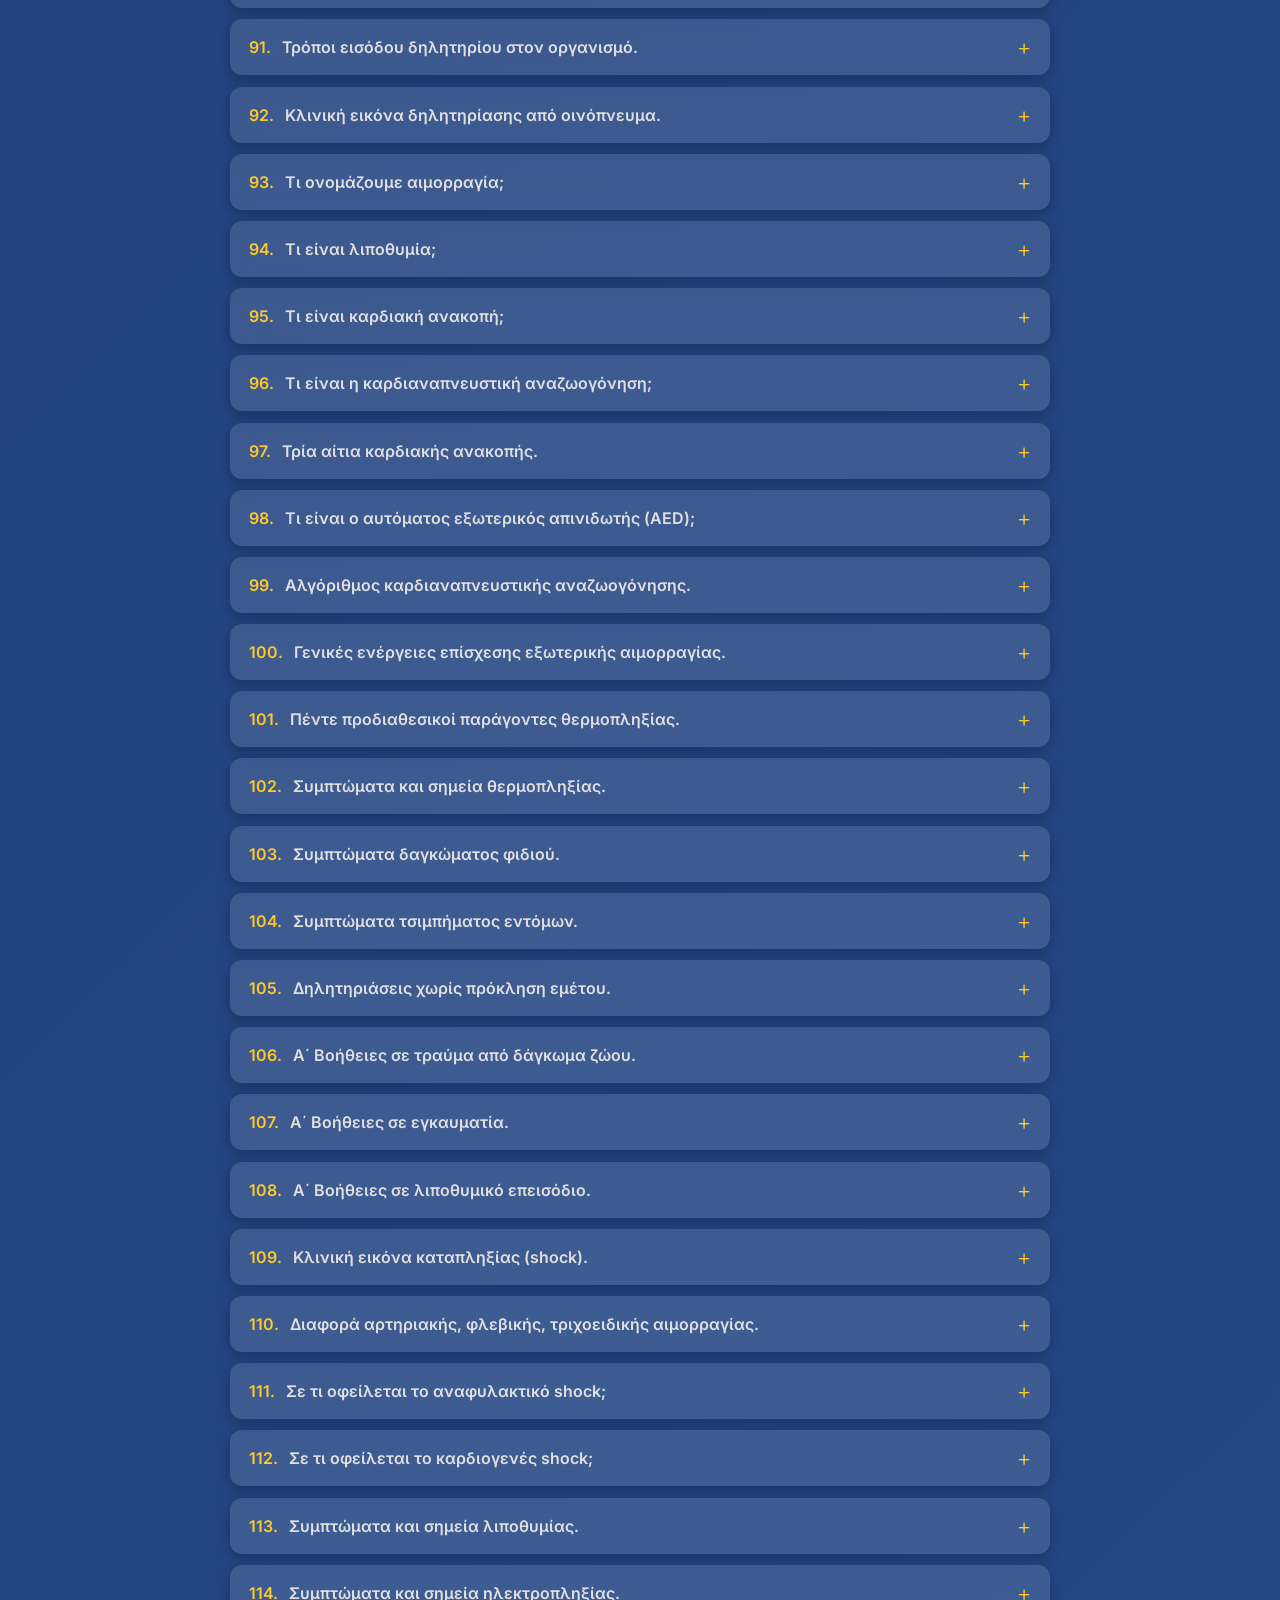
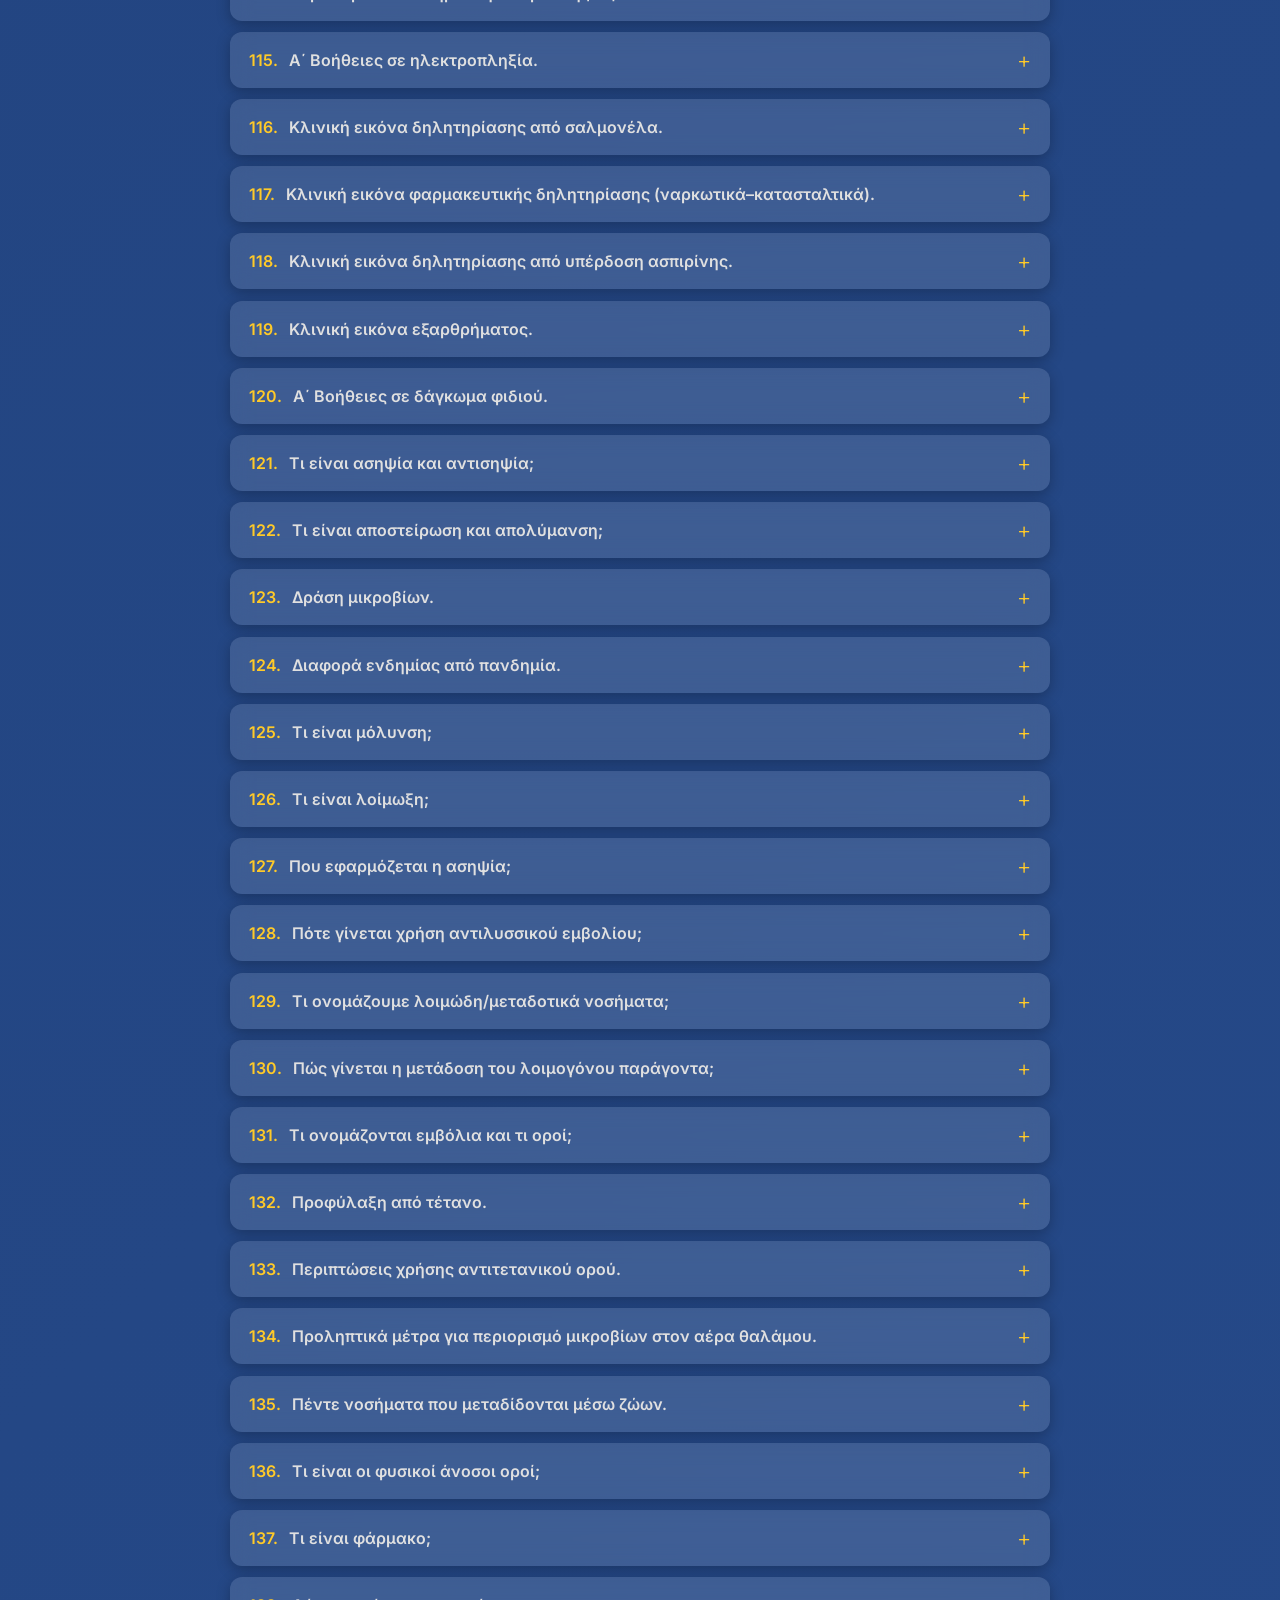
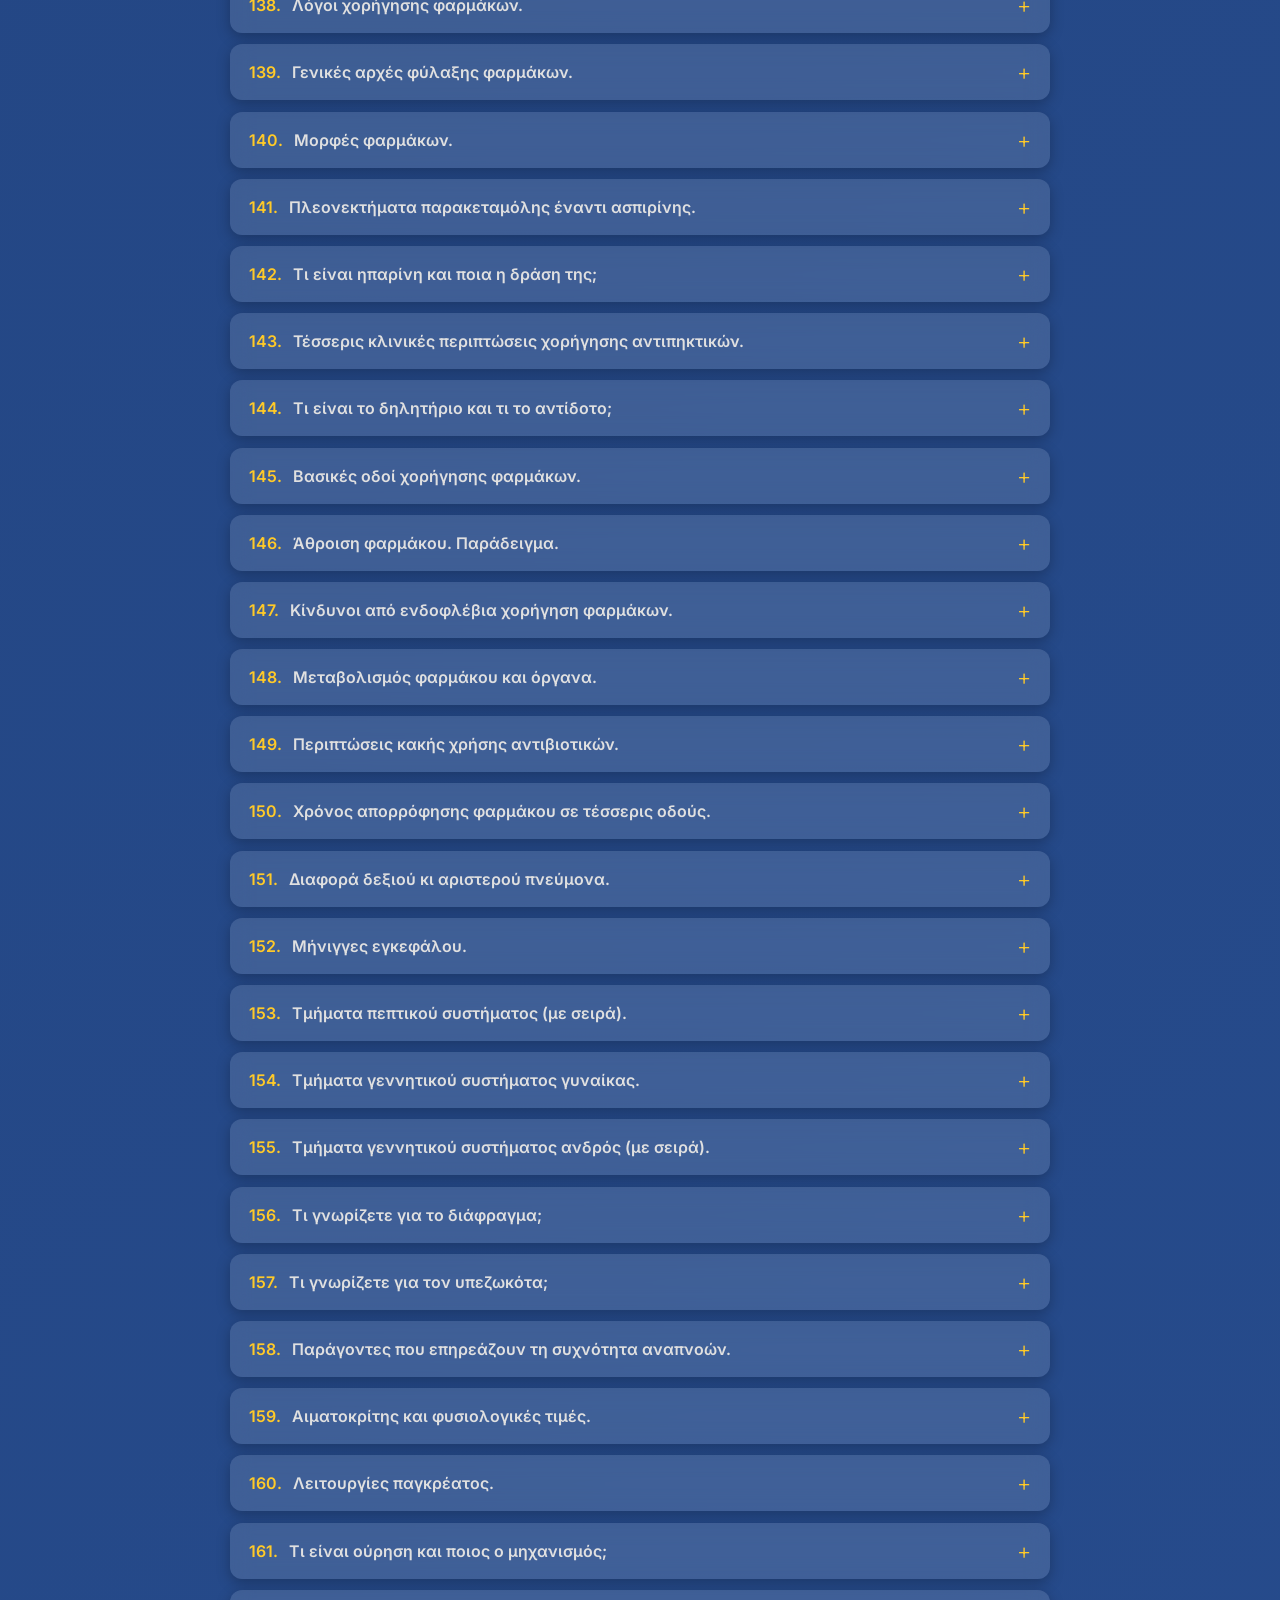
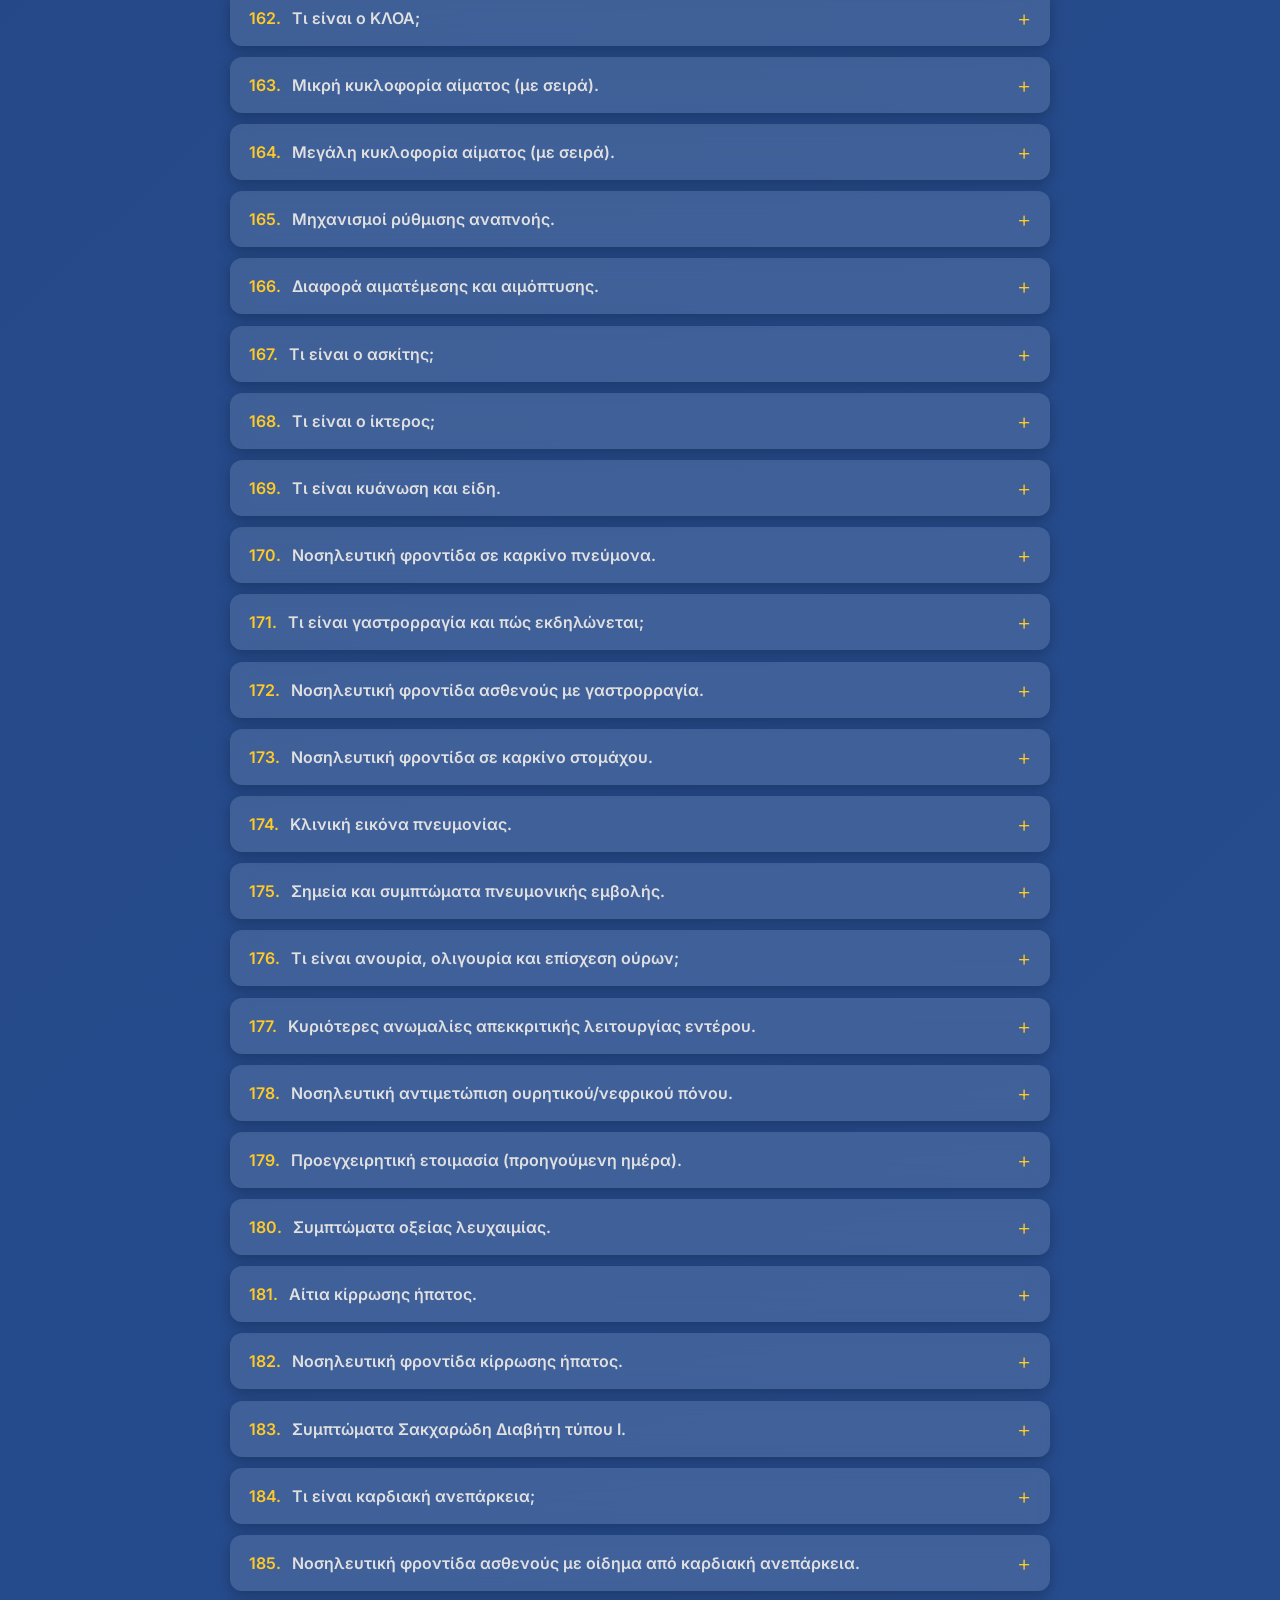
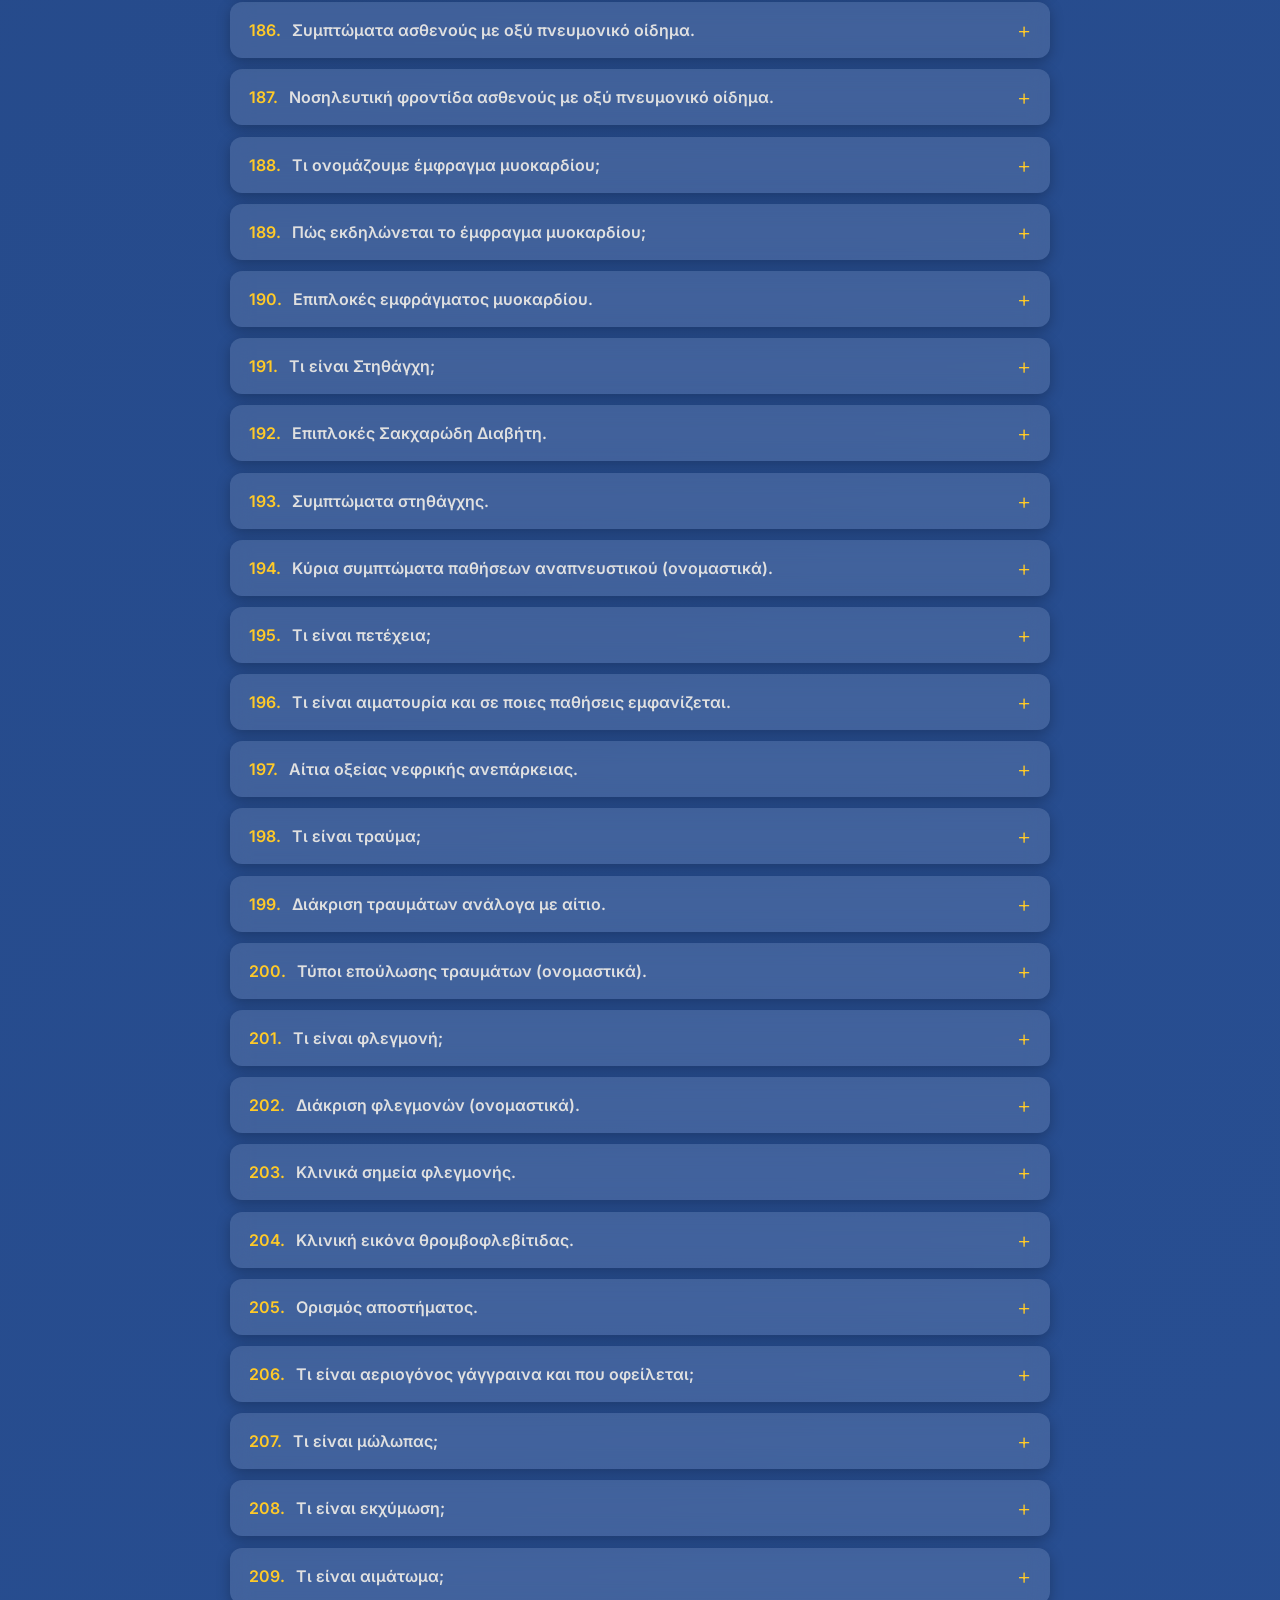
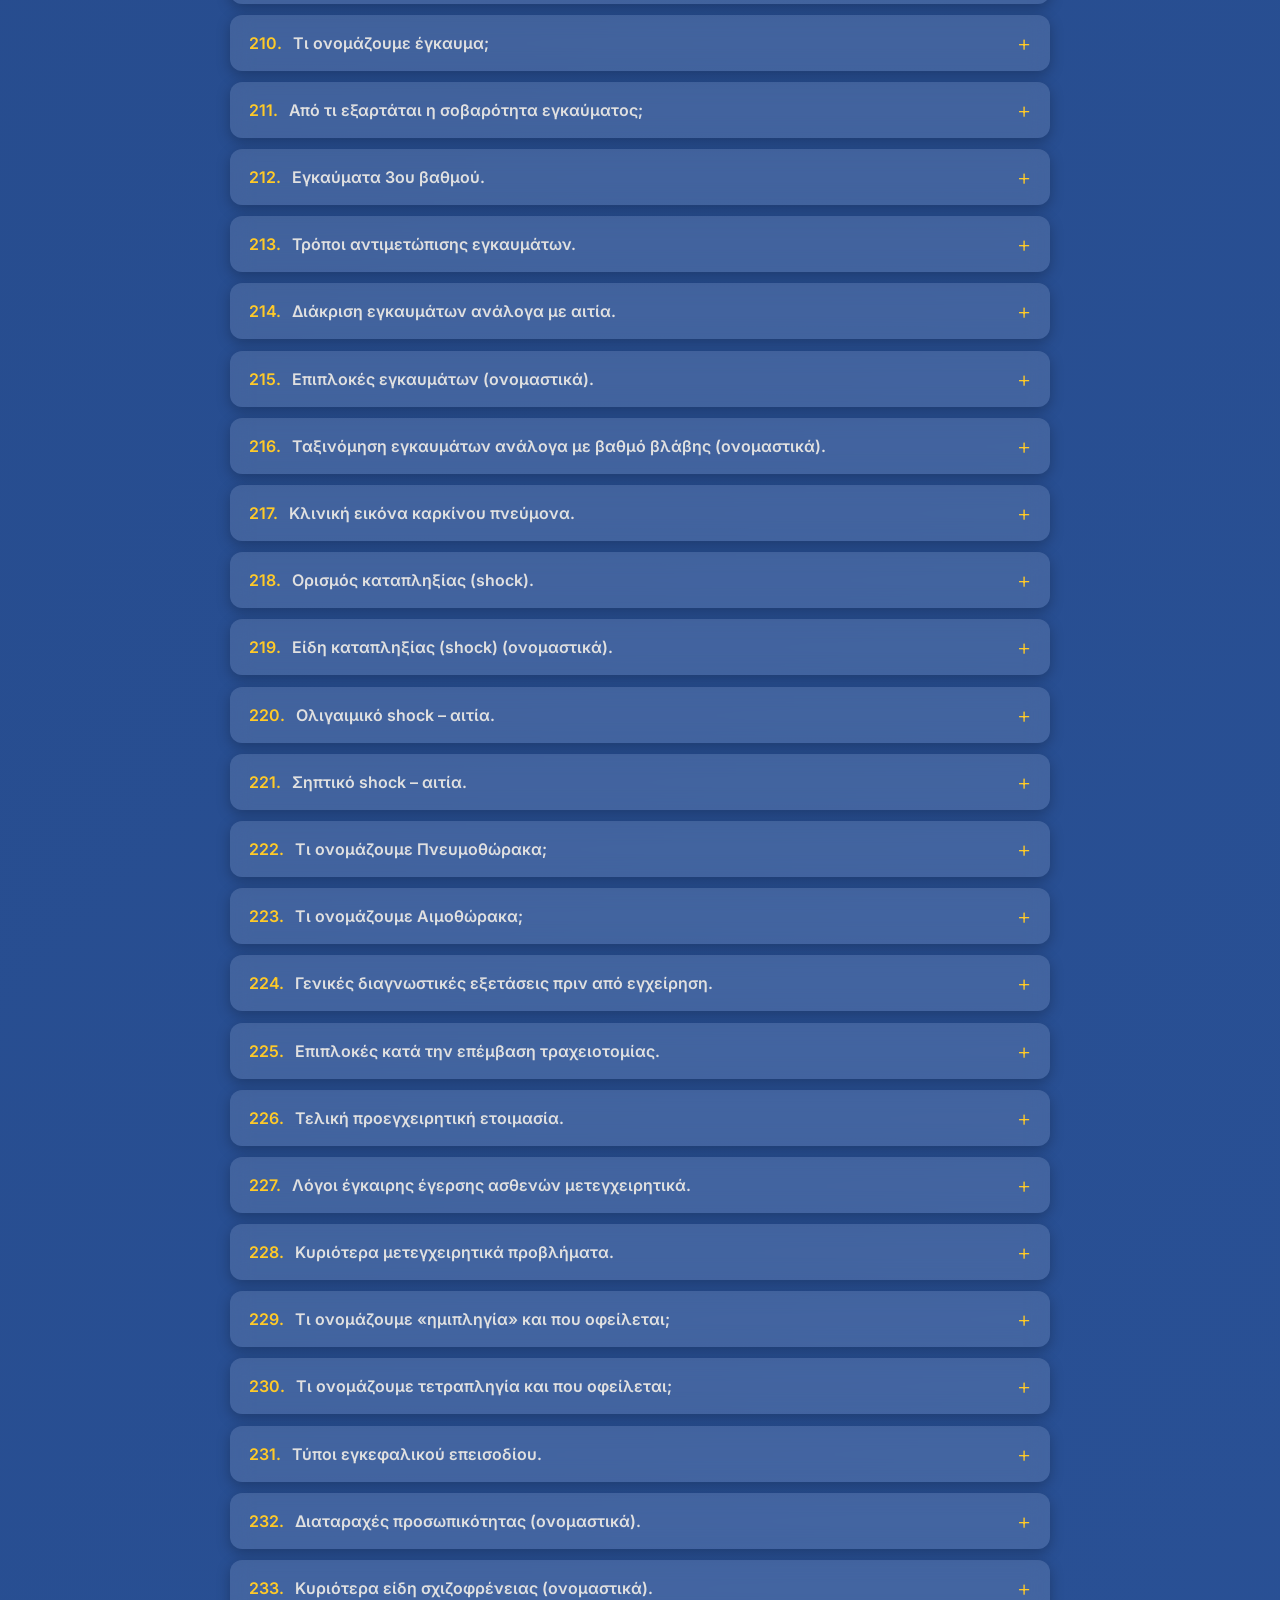
==== commit e2c9cb74: "Update header text in index.html" ====
--- a/index.html
+++ b/index.html
@@ -24,8 +24,8 @@
     </div>
   </nav>
   <header>
-    <h1>Ομάδα Α – Ερωτήσεις &amp; Απαντήσεις</h1>
-    <p class="subtitle">Βοηθός Νοσηλευτικής – Γενικής Νοσηλείας</p>
+    <h1>Βοηθός Νοσηλευτικής - Γενικής Νοσηλείας</h1>
+    <p class="subtitle">Ομάδα Α - Ειδικές Ερωτήσεις &amp; Απαντήσεις</p>
   </header>
   <div class="disclaimer">
     <div class="disclaimer-icon">⚠️</div>
@@ -42,7 +42,7 @@
       ☕ Αν σου φάνηκε χρήσιμη η σελίδα, κέρασέ με έναν καφέ!
       <button class="bmc-close" id="bmcClose" title="Κλείσιμο">✕</button>
     </div>
-    <a href="https://www.buymeacoffee.com/YOUR_USERNAME" target="_blank" rel="noopener" class="bmc-btn">
+    <a href="https://www.buymeacoffee.com/markes12" target="_blank" rel="noopener" class="bmc-btn">
       <img src="https://cdn.buymeacoffee.com/buttons/bmc-new-btn-logo.svg" alt="Buy me a coffee">
       Buy me a coffee
     </a>
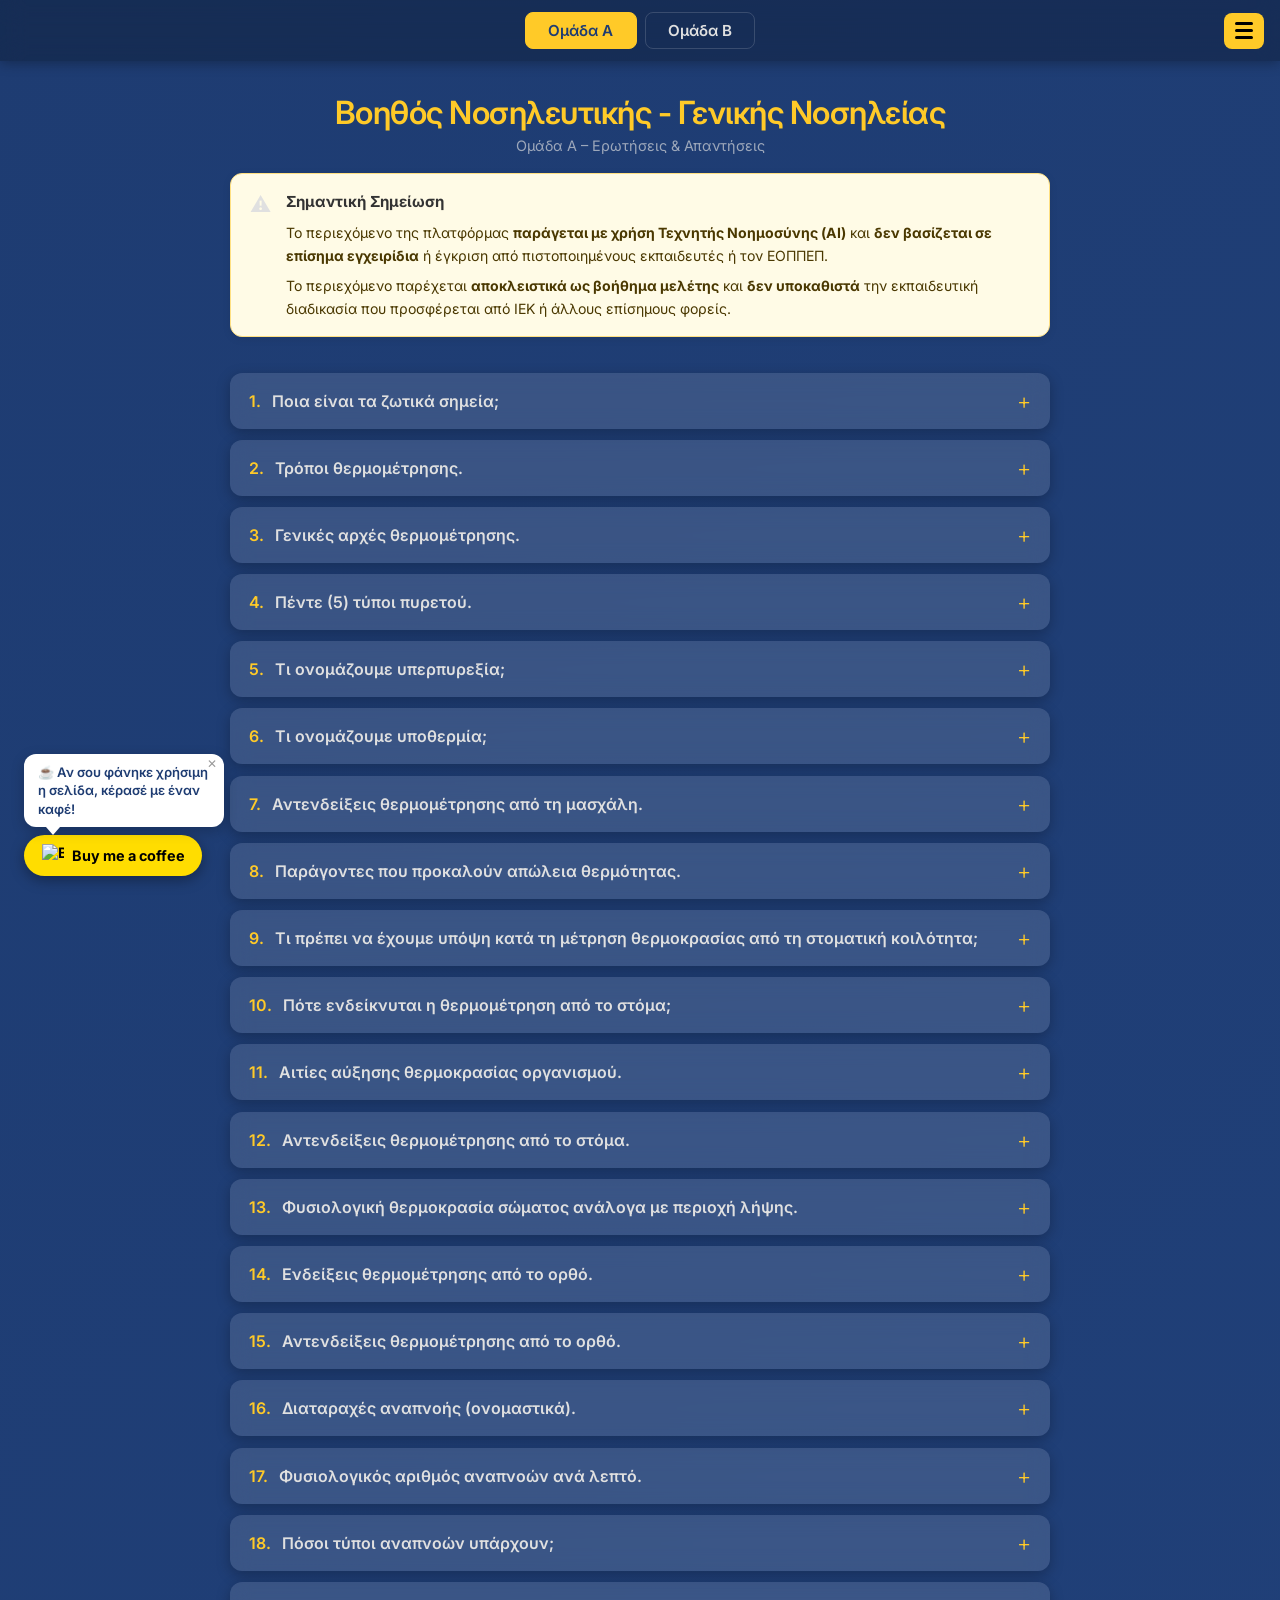
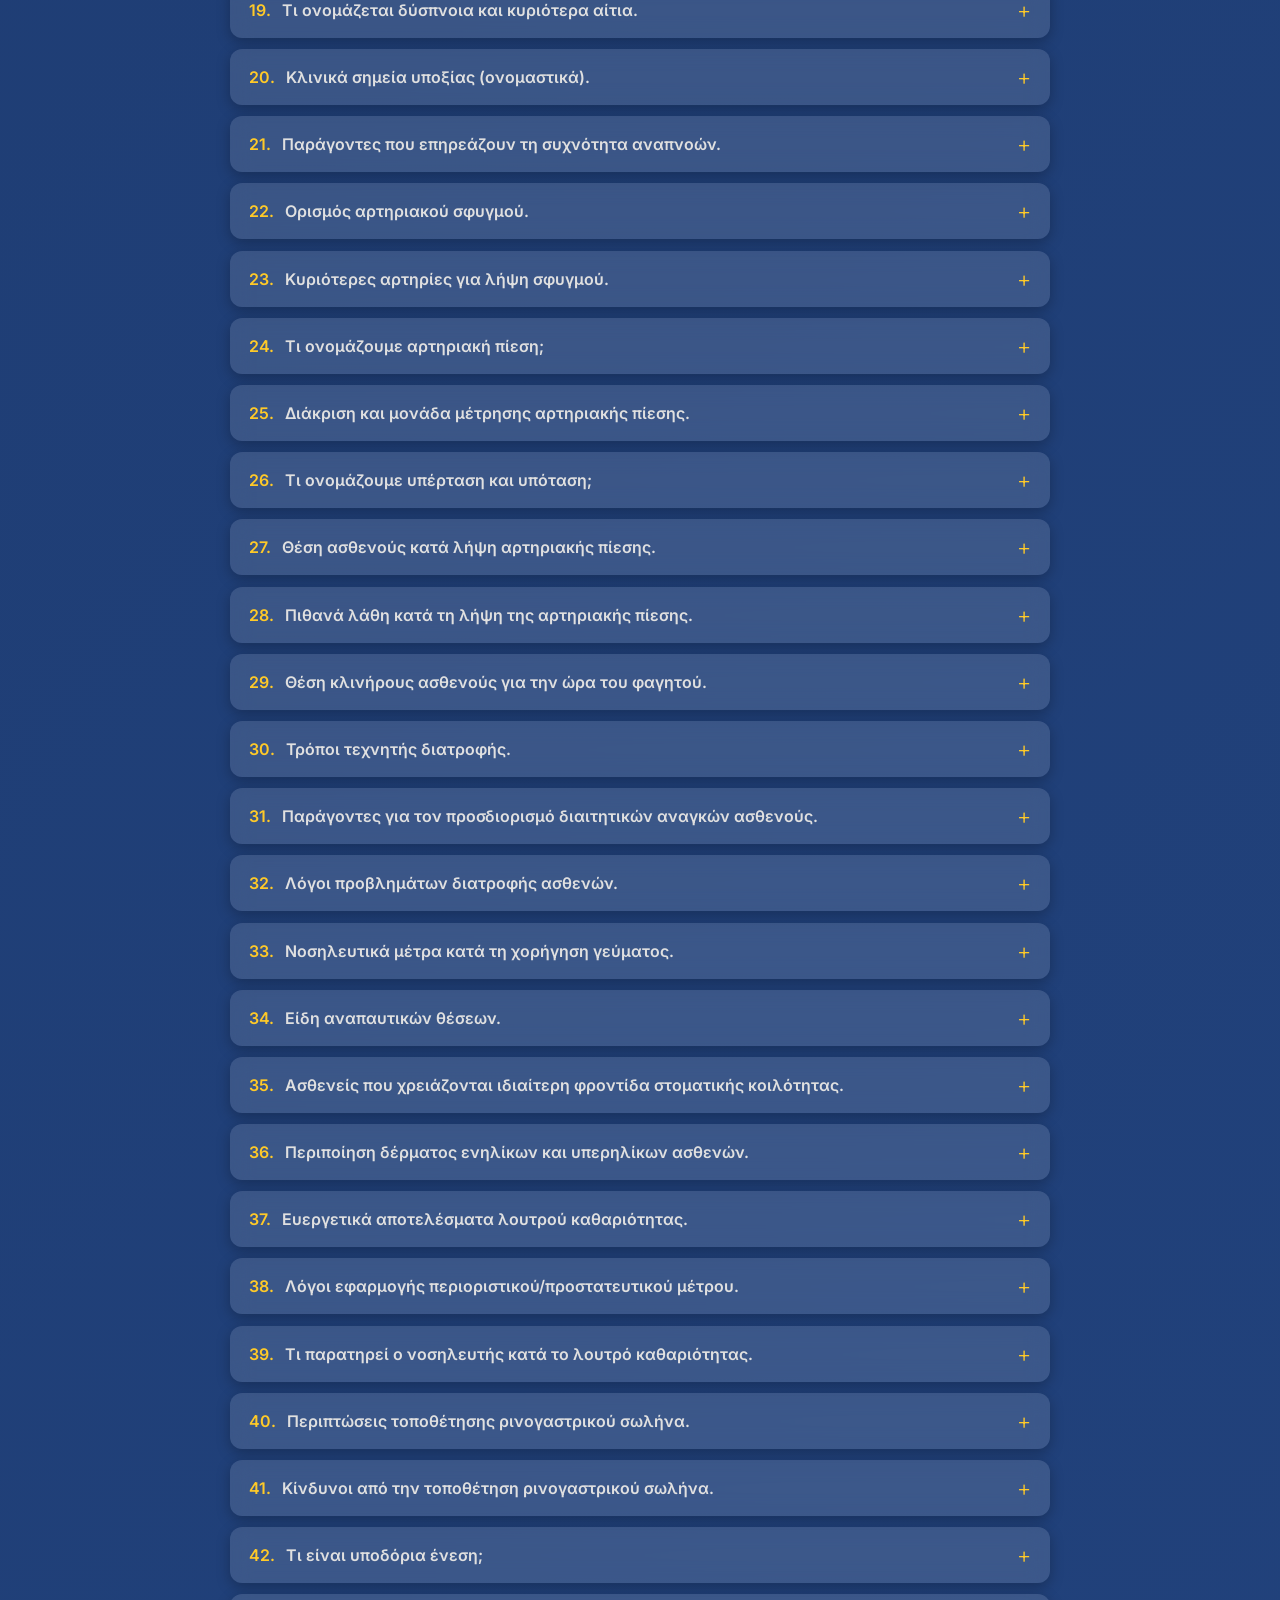
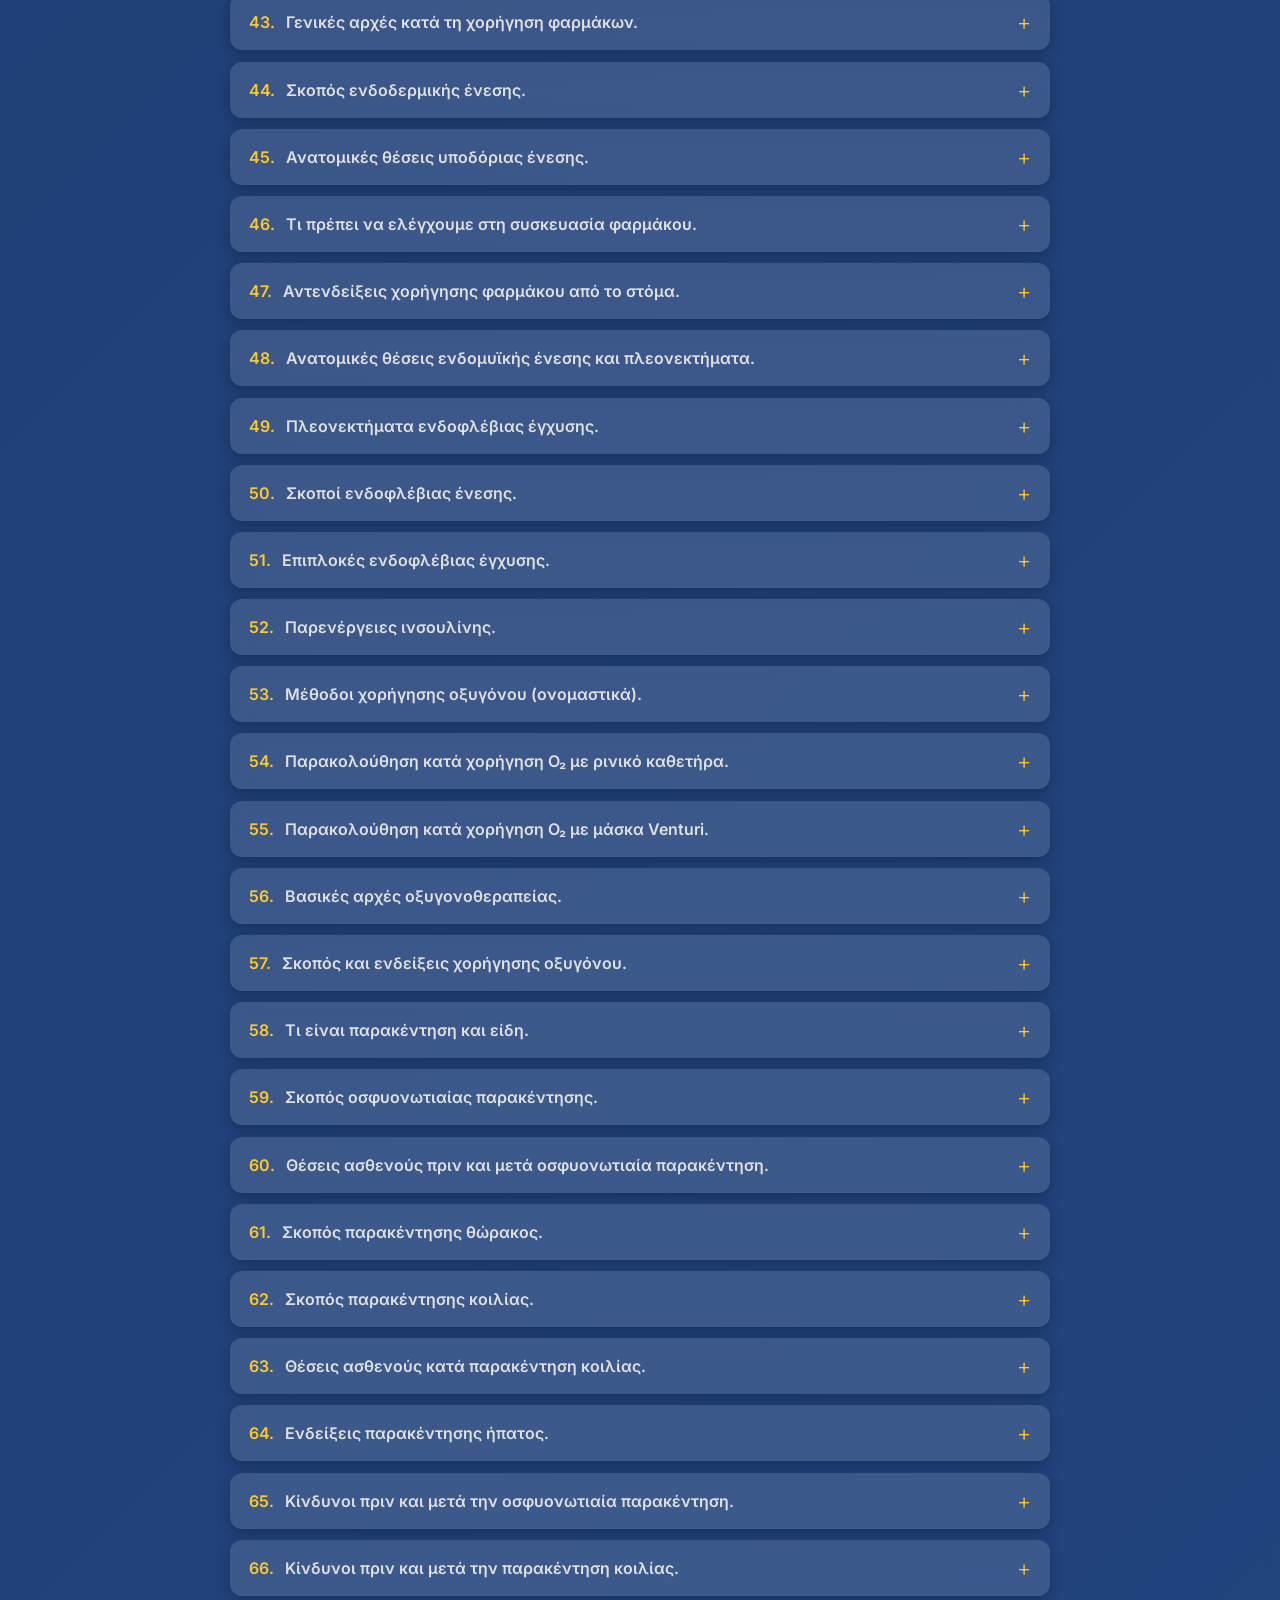
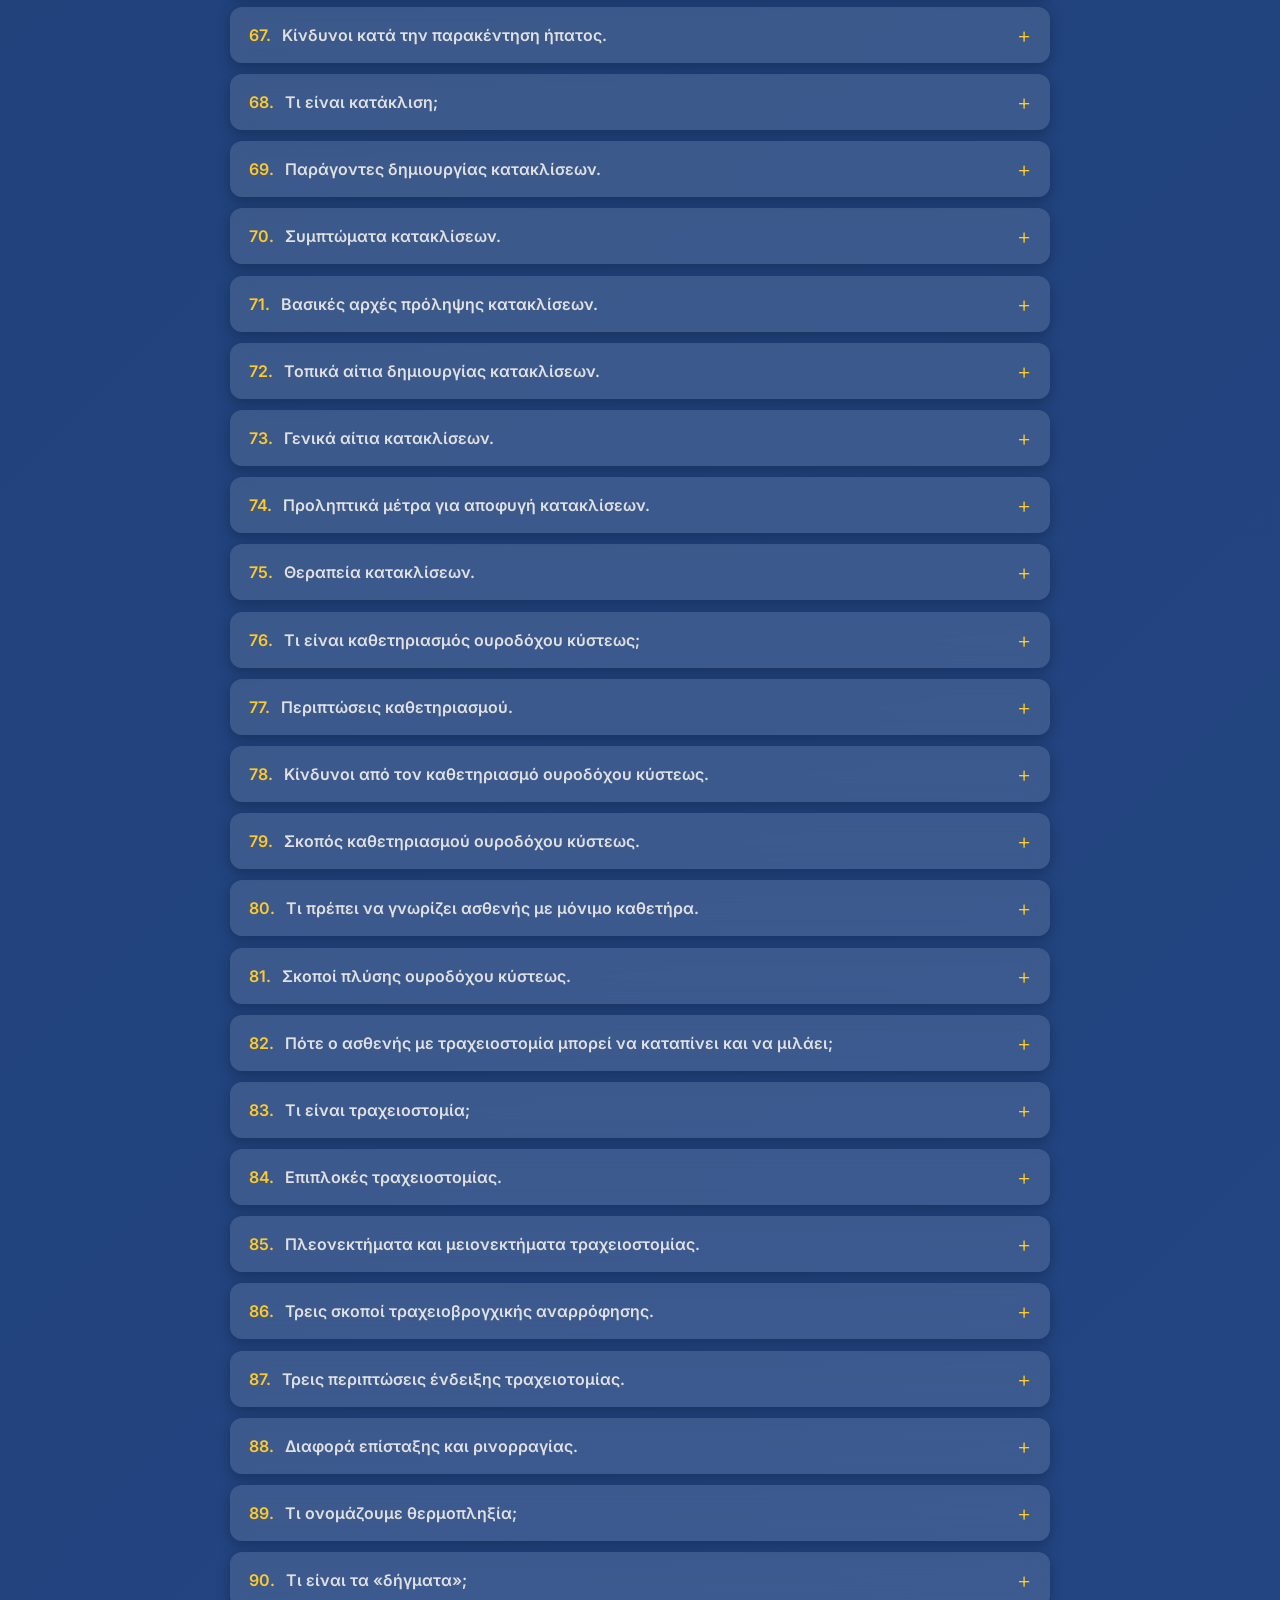
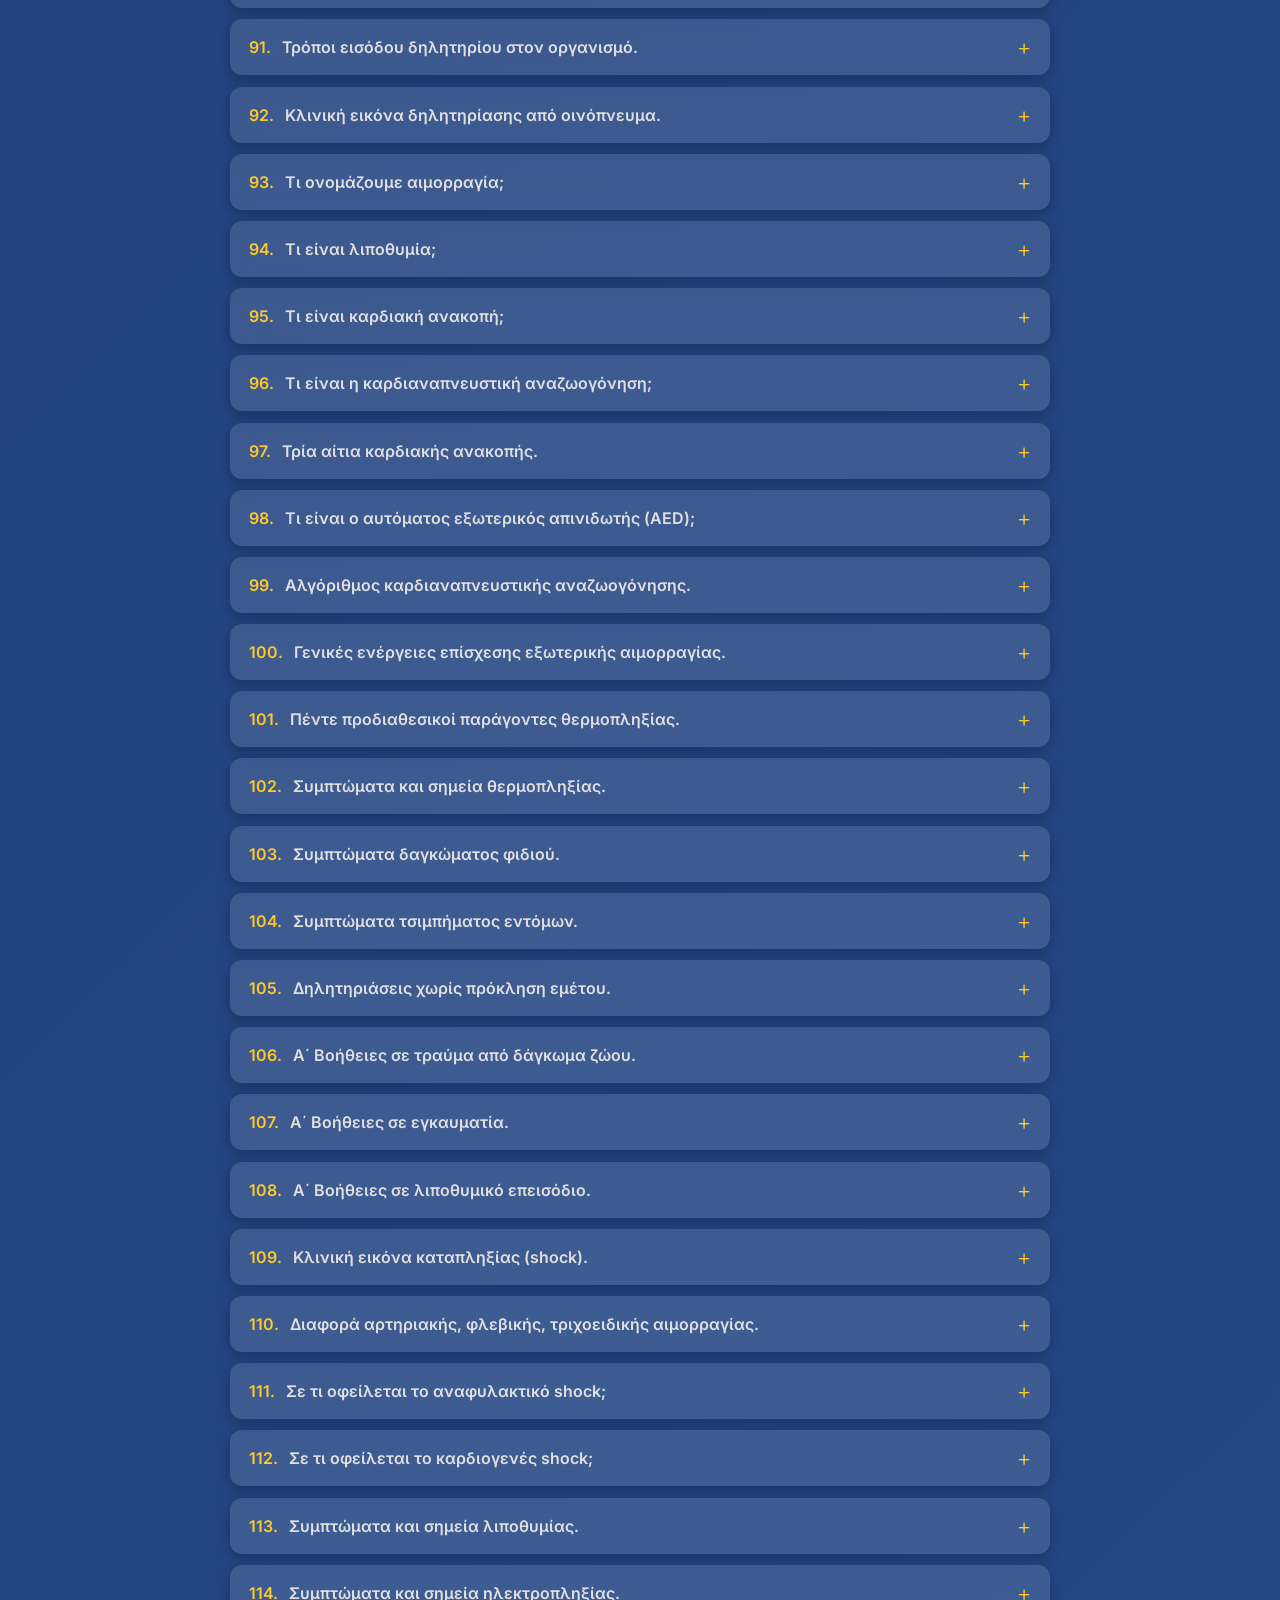
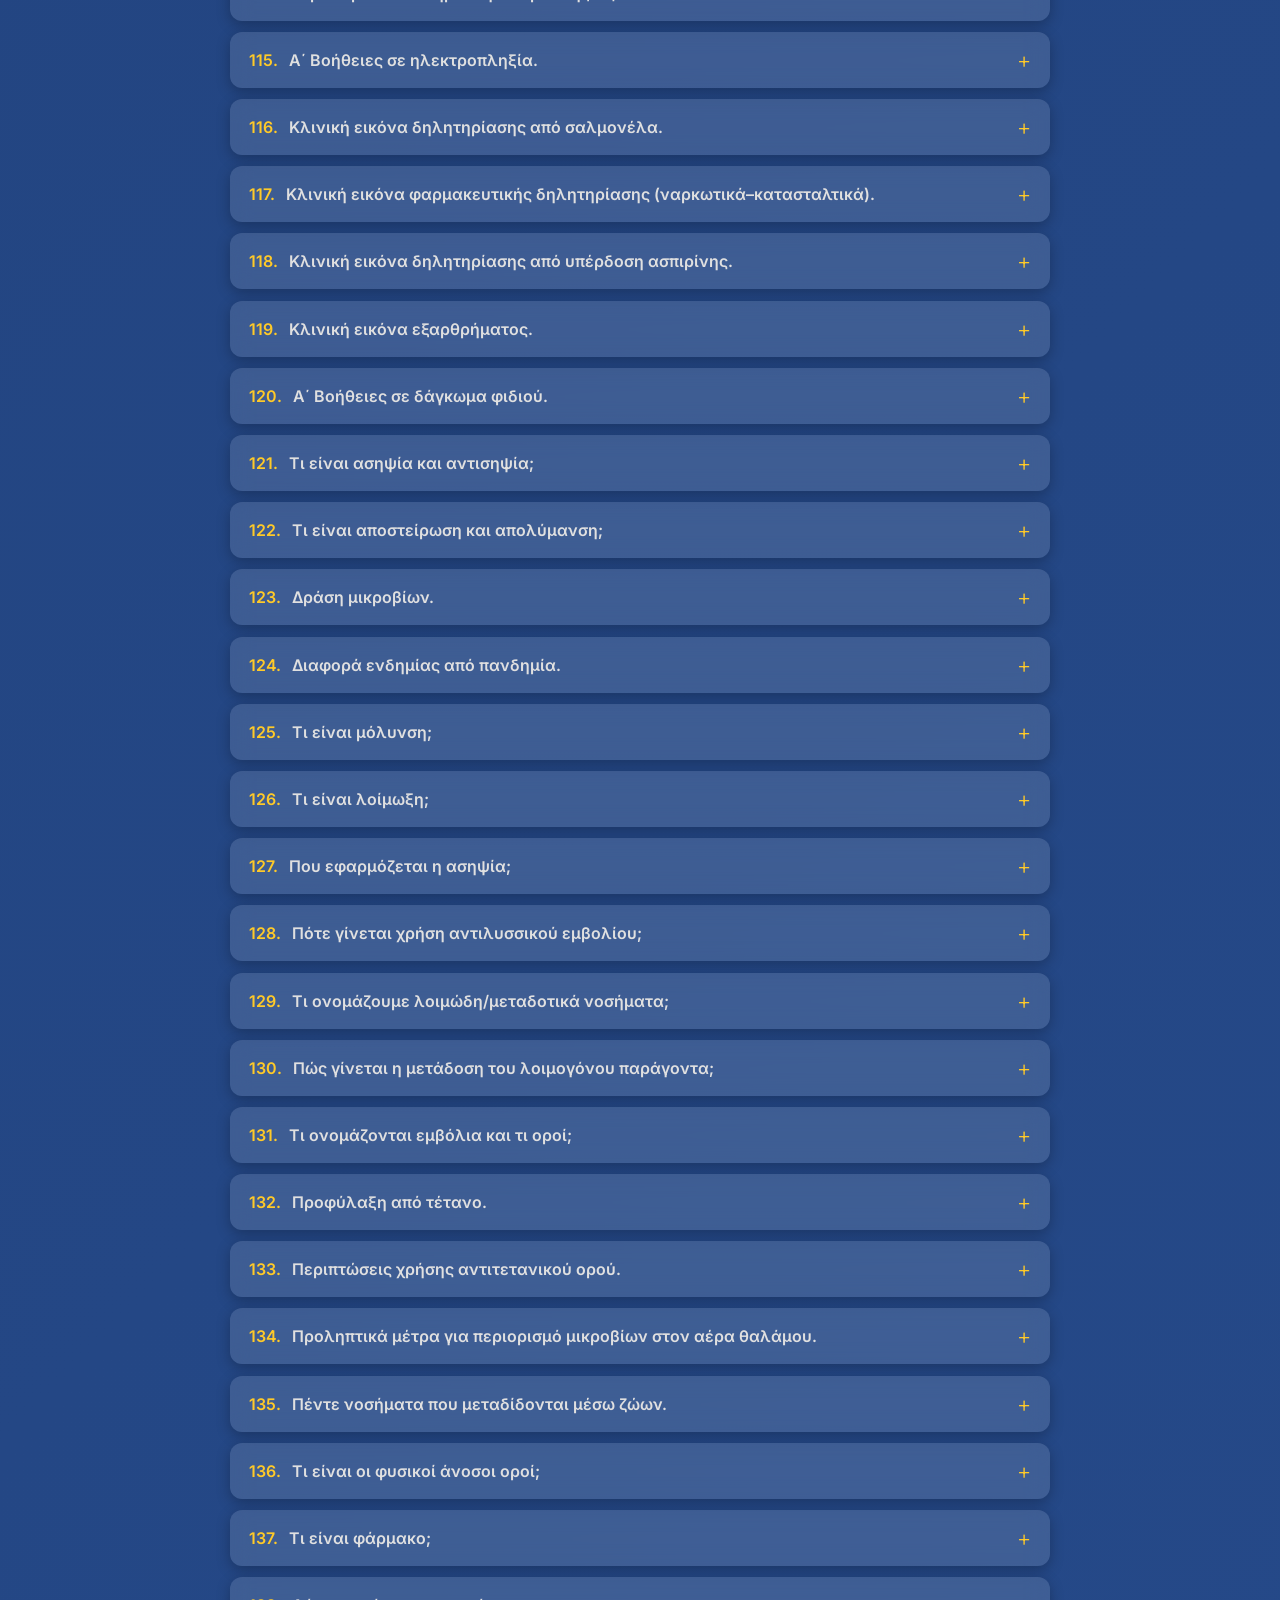
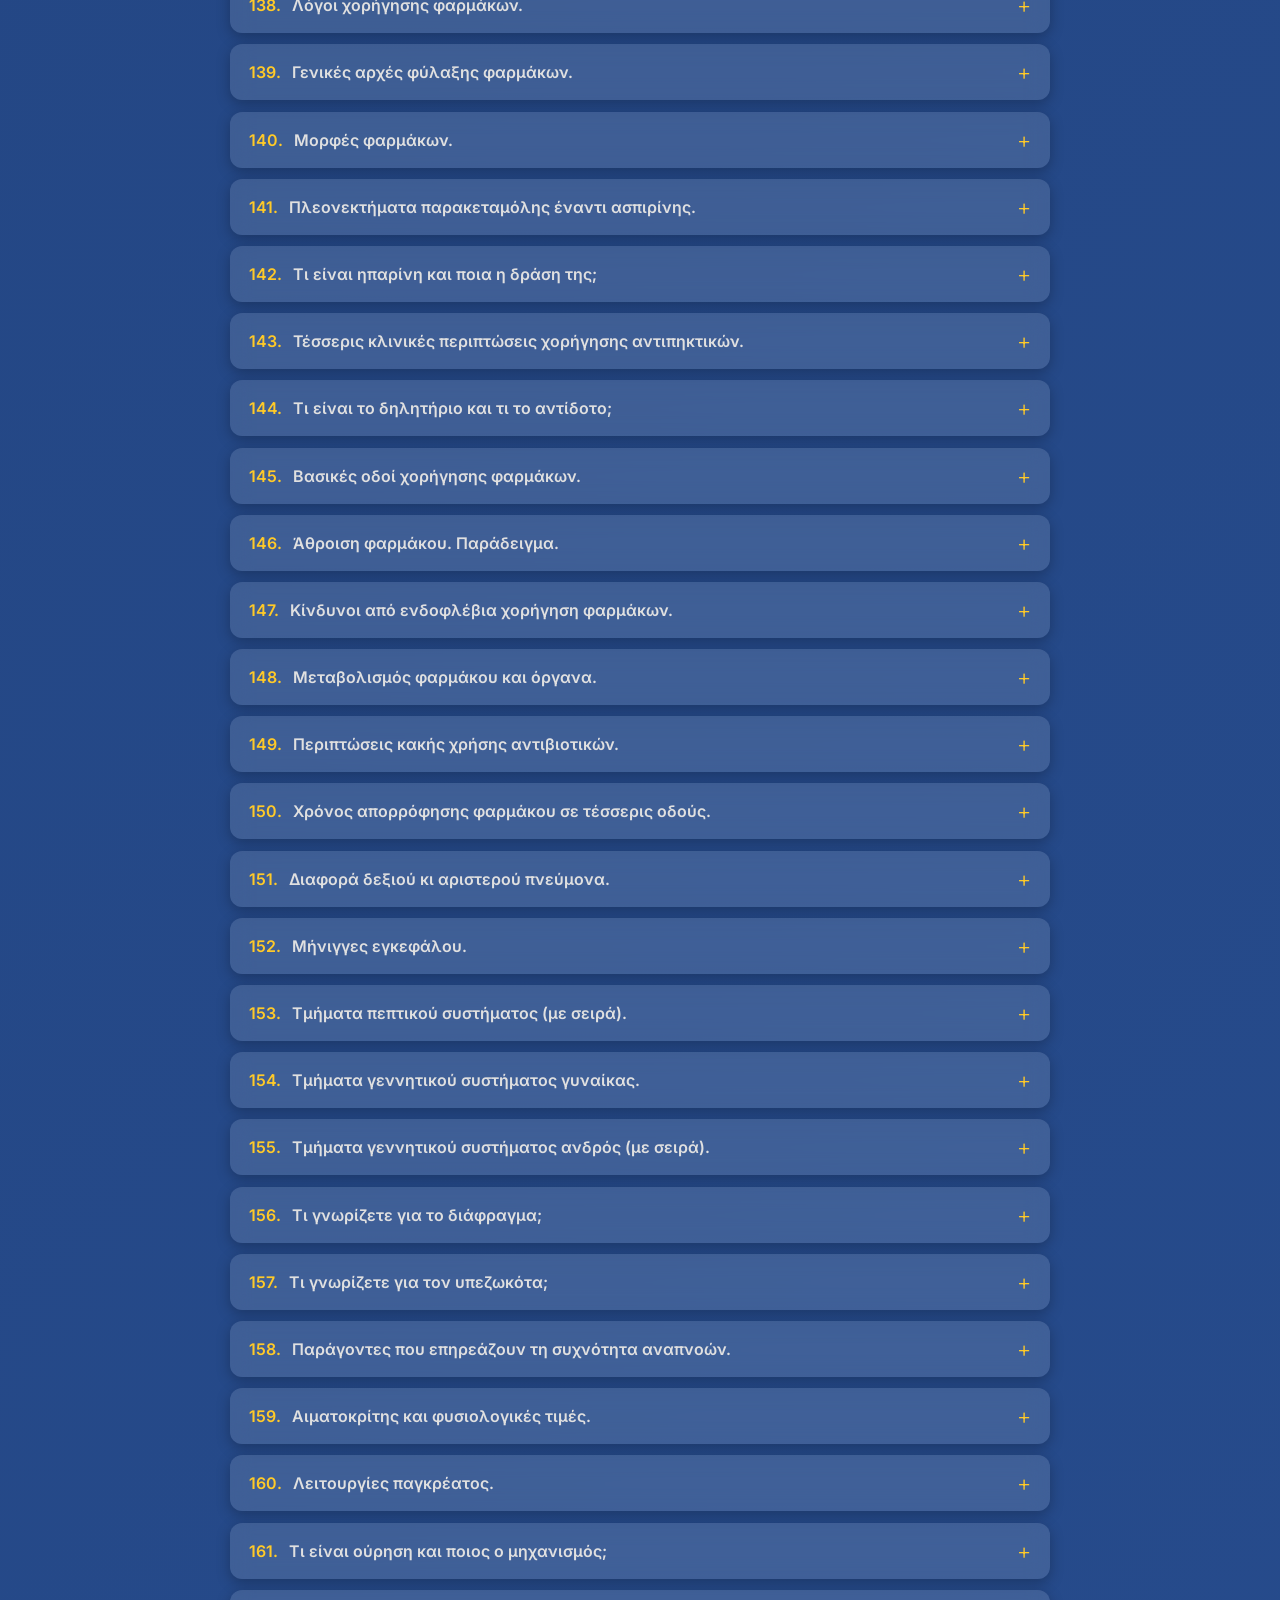
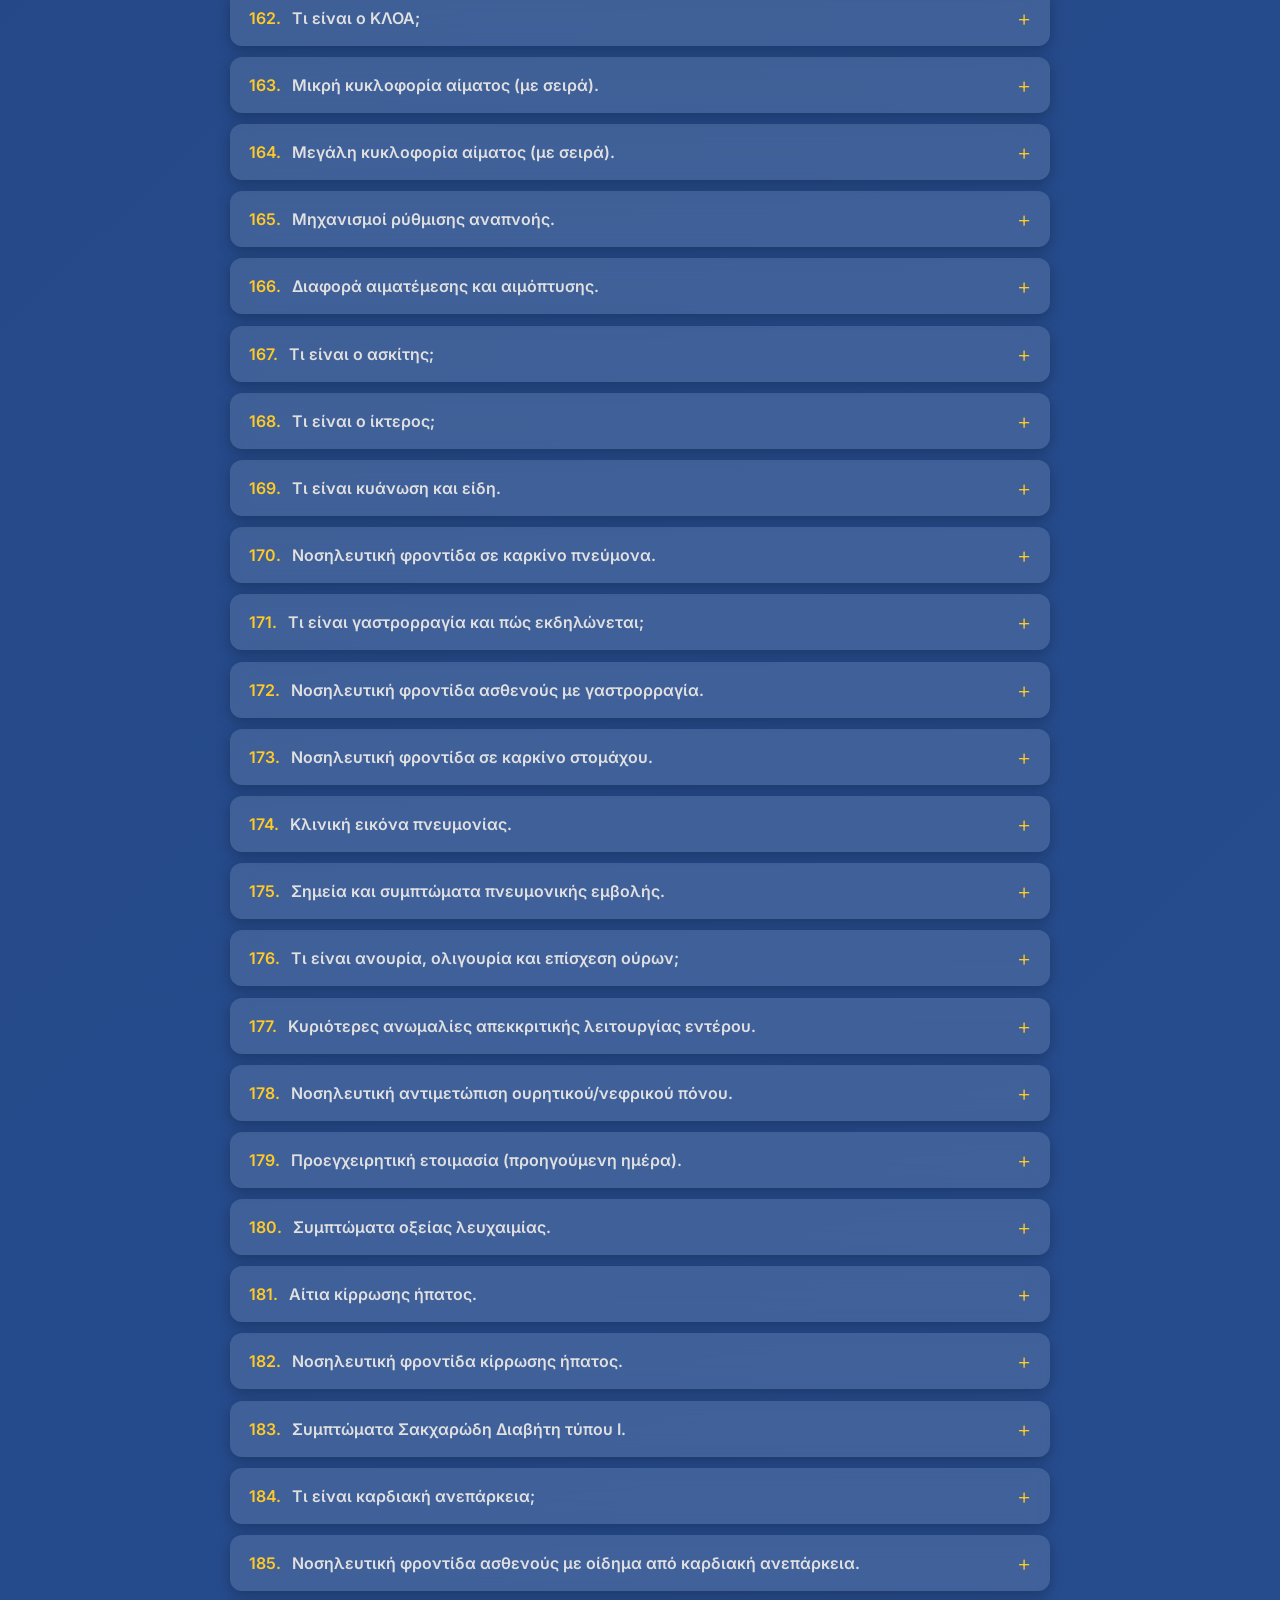
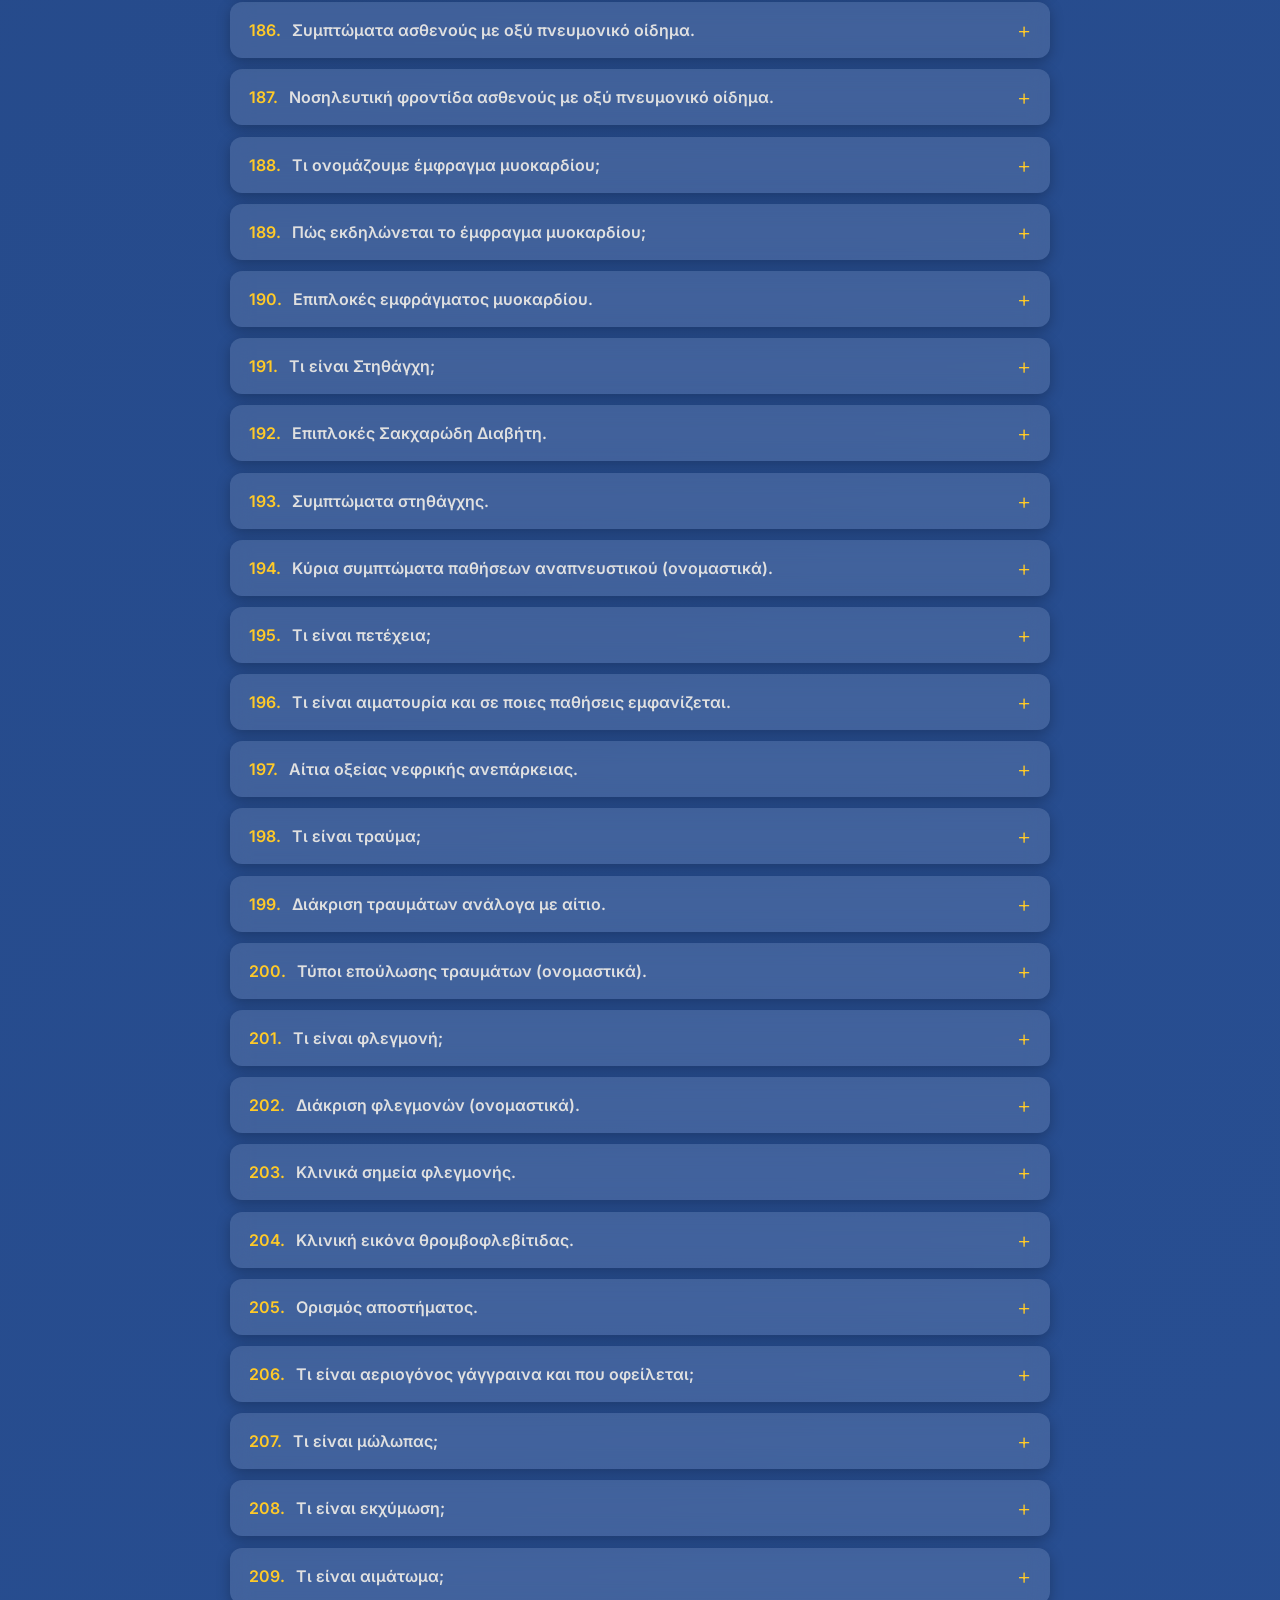
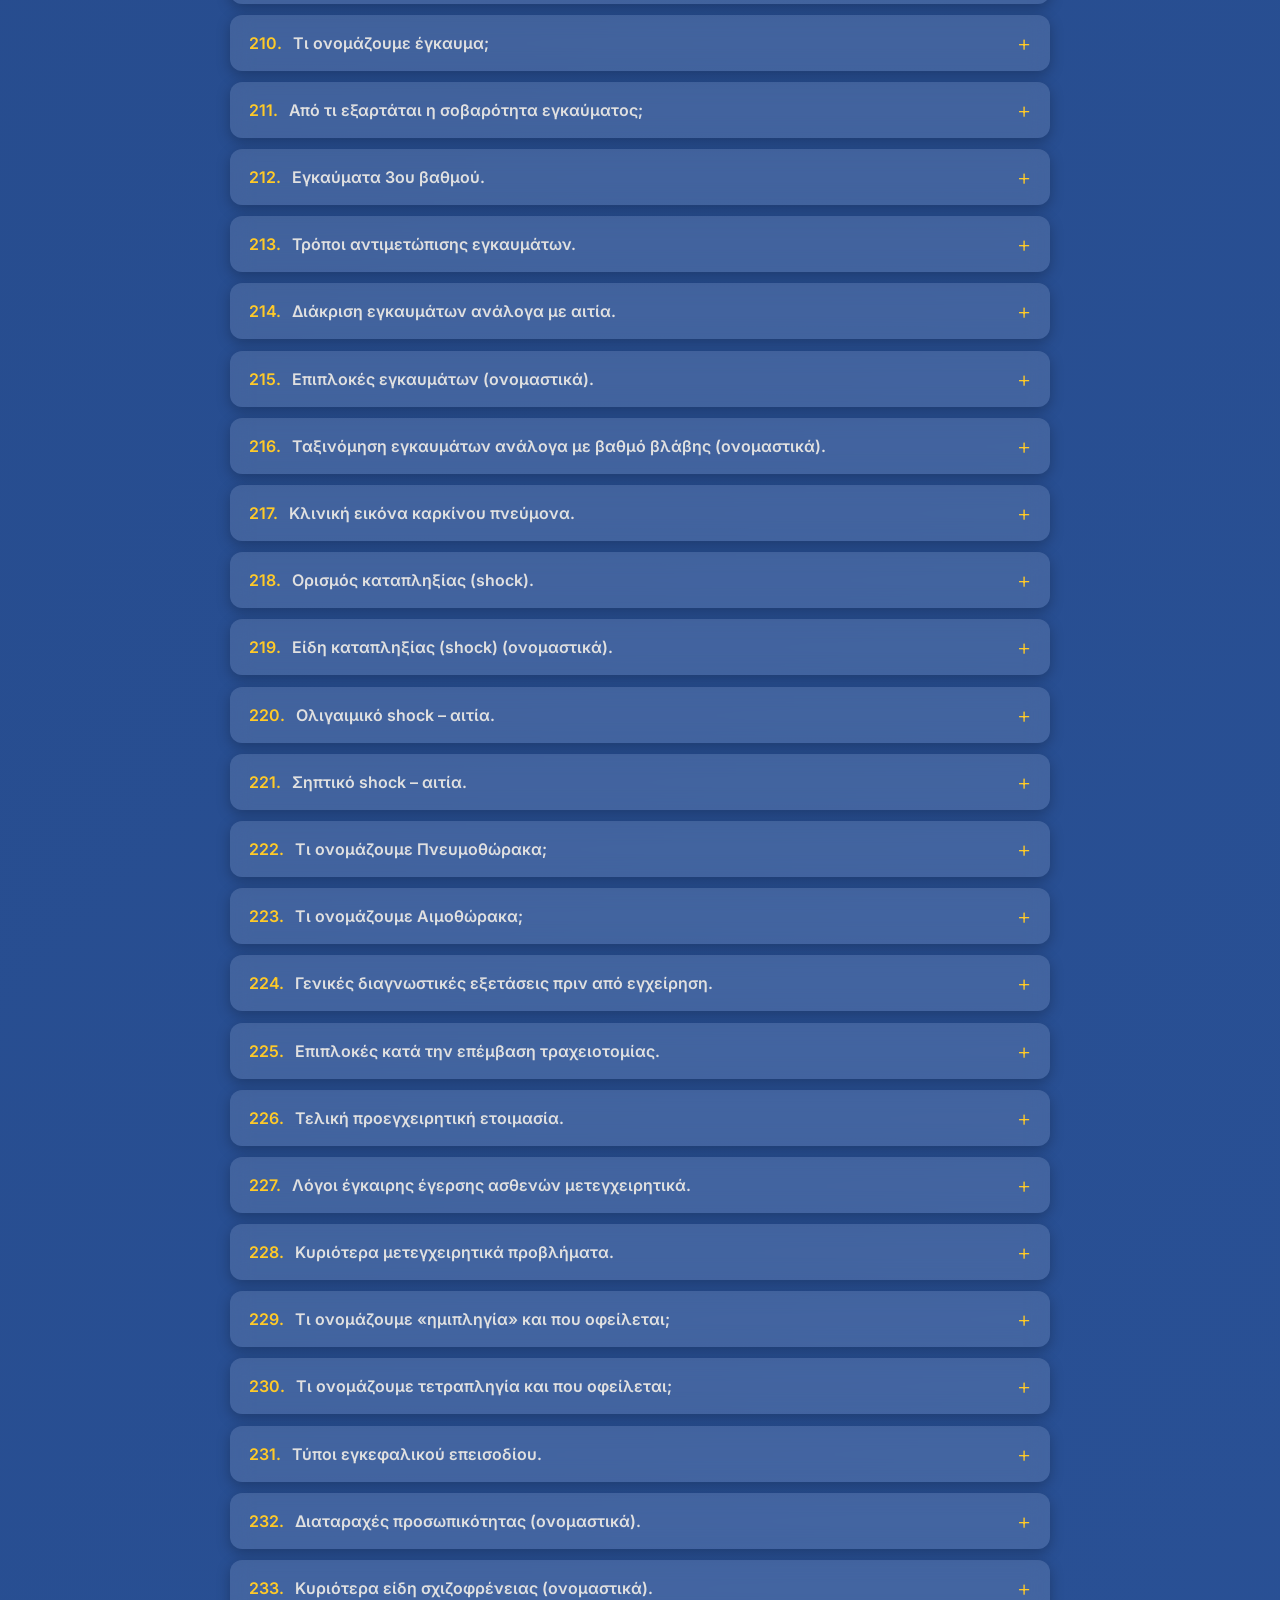
==== commit ff6e7643: "Add files via upload" ====
--- a/index.html
+++ b/index.html
@@ -19,13 +19,14 @@
         <span></span><span></span><span></span>
       </button>
       <div class="nav-dropdown" id="navDropdown">
+        <a href="quizzes.html">Κουίζ</a>
         <a href="46_BOHTHOS_NOSHLEYTIKHS_GENIKHS_NOSHLEIAS.pdf" target="_blank" rel="noopener">Κατάλογος Ερωτήσεων ΕΟΠΠΕΠ</a>
       </div>
     </div>
   </nav>
   <header>
     <h1>Βοηθός Νοσηλευτικής - Γενικής Νοσηλείας</h1>
-    <p class="subtitle">Ομάδα Α - Ειδικές Ερωτήσεις &amp; Απαντήσεις</p>
+    <p class="subtitle">Ομάδα Α – Ερωτήσεις &amp; Απαντήσεις</p>
   </header>
   <div class="disclaimer">
     <div class="disclaimer-icon">⚠️</div>
--- a/style.css
+++ b/style.css
@@ -104,30 +104,35 @@
   background: #cce8f4;
   border: 1.5px solid #7ec8e3;
   border-radius: 10px;
-  padding: 0.7rem 1rem;
+  padding: 0.5rem;
   min-width: 240px;
   box-shadow: 0 6px 18px rgba(0,0,0,0.2);
   z-index: 200;
-  white-space: nowrap;
-}
-
-.nav-dropdown.open { display: block; }
+  flex-direction: column;
+  gap: 0.5rem;
+}
+
+.nav-dropdown.open { display: flex; }
 
 .nav-dropdown a {
   color: #000;
   font-weight: 700;
   font-size: 0.92rem;
-  text-decoration: underline;
-  border: none;
-  padding: 0;
-  background: transparent;
-  display: inline;
+  text-decoration: none;
+  border: 2px solid #7ec8e3;
+  padding: 0.7rem 1rem;
+  background: #fff;
+  display: block;
+  border-radius: 8px;
+  text-align: center;
+  transition: all 0.2s ease;
 }
 
 .nav-dropdown a:hover {
-  color: #1e3c72;
-  background: transparent;
-  border: none;
+  color: #fff;
+  background: #7ec8e3;
+  border-color: #7ec8e3;
+  transform: translateY(-2px);
 }
 
 /* ── Header ── */
@@ -378,3 +383,407 @@
   width: 22px;
   height: 22px;
 }
+
+/* ── Quiz Styles ── */
+.quiz-group-section {
+  margin-bottom: 3rem;
+}
+
+.group-title {
+  color: var(--accent);
+  font-size: 1.5rem;
+  font-weight: 700;
+  margin: 1.5rem 0 1rem;
+  text-align: center;
+}
+
+.quiz-cards {
+  display: grid;
+  grid-template-columns: repeat(auto-fill, minmax(200px, 1fr));
+  gap: 1rem;
+  margin-top: 1.5rem;
+}
+
+.quiz-card {
+  background: var(--card-bg);
+  backdrop-filter: blur(10px);
+  border-radius: 12px;
+  padding: 1.5rem 1rem;
+  text-align: center;
+  box-shadow: 0 4px 14px rgba(0,0,0,0.25);
+  transition: transform 0.3s ease, box-shadow 0.3s ease;
+  display: flex;
+  flex-direction: column;
+  align-items: center;
+  justify-content: space-between;
+}
+
+.quiz-card:hover {
+  transform: translateY(-4px);
+  box-shadow: 0 8px 24px rgba(0,0,0,0.35);
+}
+
+.quiz-card-icon {
+  font-size: 3rem;
+  margin-bottom: 0.5rem;
+  display: block;
+}
+
+.quiz-card h3 {
+  margin: 0.5rem 0;
+  color: var(--accent);
+  font-size: 1rem;
+  font-weight: 700;
+}
+
+.quiz-questions-count {
+  color: var(--text-color);
+  font-size: 0.85rem;
+  margin: 0.5rem 0 1rem;
+  opacity: 0.7;
+}
+
+.quiz-btn,
+.quiz-btn-prev,
+.quiz-btn-next,
+.quiz-btn-submit,
+.quiz-btn-back,
+.quiz-btn-large {
+  background: var(--accent);
+  color: #1e3c72;
+  border: none;
+  border-radius: 8px;
+  padding: 0.7rem 1.5rem;
+  font-size: 0.95rem;
+  font-weight: 700;
+  cursor: pointer;
+  transition: transform 0.2s ease, box-shadow 0.2s ease;
+  font-family: var(--font-family);
+}
+
+.quiz-btn:hover,
+.quiz-btn-prev:hover,
+.quiz-btn-next:hover,
+.quiz-btn-submit:hover,
+.quiz-btn-back:hover,
+.quiz-btn-large:hover {
+  transform: translateY(-2px);
+  box-shadow: 0 6px 16px rgba(255,202,40,0.3);
+}
+
+.quiz-btn-large {
+  padding: 1rem 2.5rem;
+  font-size: 1.1rem;
+  margin: 1rem 0;
+}
+
+.quiz-btn-back {
+  background: transparent;
+  color: var(--text-color);
+  border: 1.5px solid rgba(255,255,255,0.15);
+  margin-top: 1.5rem;
+}
+
+.quiz-container {
+  width: 100%;
+}
+
+.quiz-start-screen {
+  background: var(--card-bg);
+  backdrop-filter: blur(10px);
+  border-radius: 12px;
+  padding: 3rem 2rem;
+  text-align: center;
+  box-shadow: 0 4px 14px rgba(0,0,0,0.25);
+}
+
+.quiz-start-screen h2 {
+  color: var(--accent);
+  font-size: 2rem;
+  margin: 0 0 1rem;
+}
+
+.quiz-start-screen p {
+  color: var(--text-color);
+  font-size: 1rem;
+  margin: 0.75rem 0;
+  line-height: 1.6;
+  opacity: 0.8;
+}
+
+.quiz-progress {
+  margin-top: 1rem;
+  display: flex;
+  flex-direction: column;
+  gap: 0.5rem;
+}
+
+.progress-bar {
+  width: 100%;
+  max-width: 820px;
+  height: 8px;
+  background: rgba(255,255,255,0.1);
+  border-radius: 10px;
+  overflow: hidden;
+}
+
+.progress-fill {
+  height: 100%;
+  background: var(--accent);
+  transition: width 0.3s ease;
+}
+
+.progress-text {
+  color: var(--text-color);
+  font-size: 0.85rem;
+  text-align: center;
+  opacity: 0.7;
+}
+
+.quiz-question-card {
+  background: var(--card-bg);
+  backdrop-filter: blur(10px);
+  border-radius: 12px;
+  padding: 2rem;
+  box-shadow: 0 4px 14px rgba(0,0,0,0.25);
+  margin-bottom: 1.5rem;
+}
+
+.question-number {
+  color: var(--text-color);
+  font-size: 0.9rem;
+  margin-bottom: 1rem;
+  font-weight: 600;
+  opacity: 0.7;
+}
+
+.quiz-question-card h3 {
+  color: var(--accent);
+  font-size: 1.3rem;
+  margin: 0 0 1.5rem;
+  line-height: 1.5;
+}
+
+.quiz-options {
+  display: flex;
+  flex-direction: column;
+  gap: 1rem;
+  margin-bottom: 2rem;
+}
+
+.quiz-option {
+  display: flex;
+  align-items: flex-start;
+  gap: 1rem;
+  padding: 1rem;
+  background: rgba(255,255,255,0.05);
+  border: 2px solid transparent;
+  border-radius: 8px;
+  cursor: pointer;
+  transition: all 0.2s ease;
+}
+
+.quiz-option:hover {
+  background: rgba(255,255,255,0.1);
+  border-color: var(--accent);
+}
+
+.quiz-option.selected {
+  background: rgba(255,202,40,0.15);
+  border-color: var(--accent);
+}
+
+.quiz-option input[type="radio"] {
+  margin-top: 2px;
+  cursor: pointer;
+  accent-color: var(--accent);
+}
+
+.quiz-option label {
+  cursor: pointer;
+  display: flex;
+  flex-direction: column;
+  gap: 0.25rem;
+  flex: 1;
+}
+
+.option-label {
+  color: var(--accent);
+  font-weight: 700;
+  font-size: 0.9rem;
+}
+
+.option-text {
+  color: var(--text-color);
+  font-size: 0.95rem;
+  line-height: 1.4;
+}
+
+.quiz-navigation {
+  display: flex;
+  gap: 1rem;
+  justify-content: space-between;
+  flex-wrap: wrap;
+}
+
+.quiz-btn-prev,
+.quiz-btn-next,
+.quiz-btn-submit {
+  flex: 1;
+  min-width: 120px;
+}
+
+.quiz-results {
+  background: var(--card-bg);
+  backdrop-filter: blur(10px);
+  border-radius: 12px;
+  padding: 2rem;
+  box-shadow: 0 4px 14px rgba(0,0,0,0.25);
+}
+
+.quiz-results h2 {
+  color: var(--accent);
+  text-align: center;
+  margin-bottom: 2rem;
+}
+
+.results-score {
+  text-align: center;
+  padding: 2rem;
+  background: rgba(255,202,40,0.1);
+  border-radius: 12px;
+  margin-bottom: 2rem;
+  border: 2px solid rgba(255,202,40,0.3);
+}
+
+.score-value {
+  font-size: 3rem;
+  font-weight: 700;
+  color: var(--accent);
+  margin-bottom: 0.5rem;
+}
+
+.score-text {
+  font-size: 1.1rem;
+  color: var(--text-color);
+  opacity: 0.8;
+}
+
+.results-list {
+  margin-bottom: 2rem;
+}
+
+.result-item {
+  padding: 1.5rem;
+  margin-bottom: 1rem;
+  border-radius: 8px;
+  border-left: 4px solid;
+  background: rgba(255,255,255,0.05);
+}
+
+.result-item.correct {
+  border-color: #4ade80;
+  background: rgba(74,222,128,0.1);
+}
+
+.result-item.incorrect {
+  border-color: #f87171;
+  background: rgba(248,113,113,0.1);
+}
+
+.result-question {
+  color: var(--text-color);
+  margin-bottom: 1rem;
+  font-size: 0.95rem;
+  line-height: 1.5;
+}
+
+.result-answer {
+  color: var(--text-color);
+  font-size: 0.9rem;
+  display: flex;
+  flex-direction: column;
+  gap: 0.5rem;
+  opacity: 0.8;
+}
+
+.result-answer div {
+  margin-bottom: 0.25rem;
+}
+
+.rationale {
+  color: var(--text-color);
+  margin-top: 0.5rem;
+  padding-top: 0.5rem;
+  border-top: 1px solid rgba(255,255,255,0.1);
+  font-style: italic;
+}
+
+.results-actions {
+  display: flex;
+  gap: 1rem;
+  justify-content: center;
+  flex-wrap: wrap;
+}
+
+.results-actions .quiz-btn {
+  flex: 1;
+  min-width: 140px;
+}
+
+@media (max-width: 720px) {
+  .quiz-cards {
+    grid-template-columns: repeat(auto-fill, minmax(150px, 1fr));
+    gap: 0.75rem;
+  }
+
+  .quiz-card {
+    padding: 1rem 0.75rem;
+  }
+
+  .quiz-card-icon {
+    font-size: 2.5rem;
+  }
+
+  .quiz-question-card {
+    padding: 1.5rem 1rem;
+  }
+
+  .quiz-question-card h3 {
+    font-size: 1.1rem;
+  }
+
+  .quiz-navigation {
+    gap: 0.5rem;
+  }
+
+  .quiz-btn-prev,
+  .quiz-btn-next,
+  .quiz-btn-submit {
+    min-width: 100px;
+    padding: 0.6rem 1rem;
+    font-size: 0.85rem;
+  }
+
+  .results-score {
+    padding: 1.5rem;
+  }
+
+  .score-value {
+    font-size: 2.5rem;
+  }
+
+  .score-text {
+    font-size: 1rem;
+  }
+
+  .results-actions {
+    gap: 0.5rem;
+  }
+
+  .results-actions .quiz-btn {
+    min-width: 120px;
+    padding: 0.6rem 1rem;
+    font-size: 0.85rem;
+  }
+}
